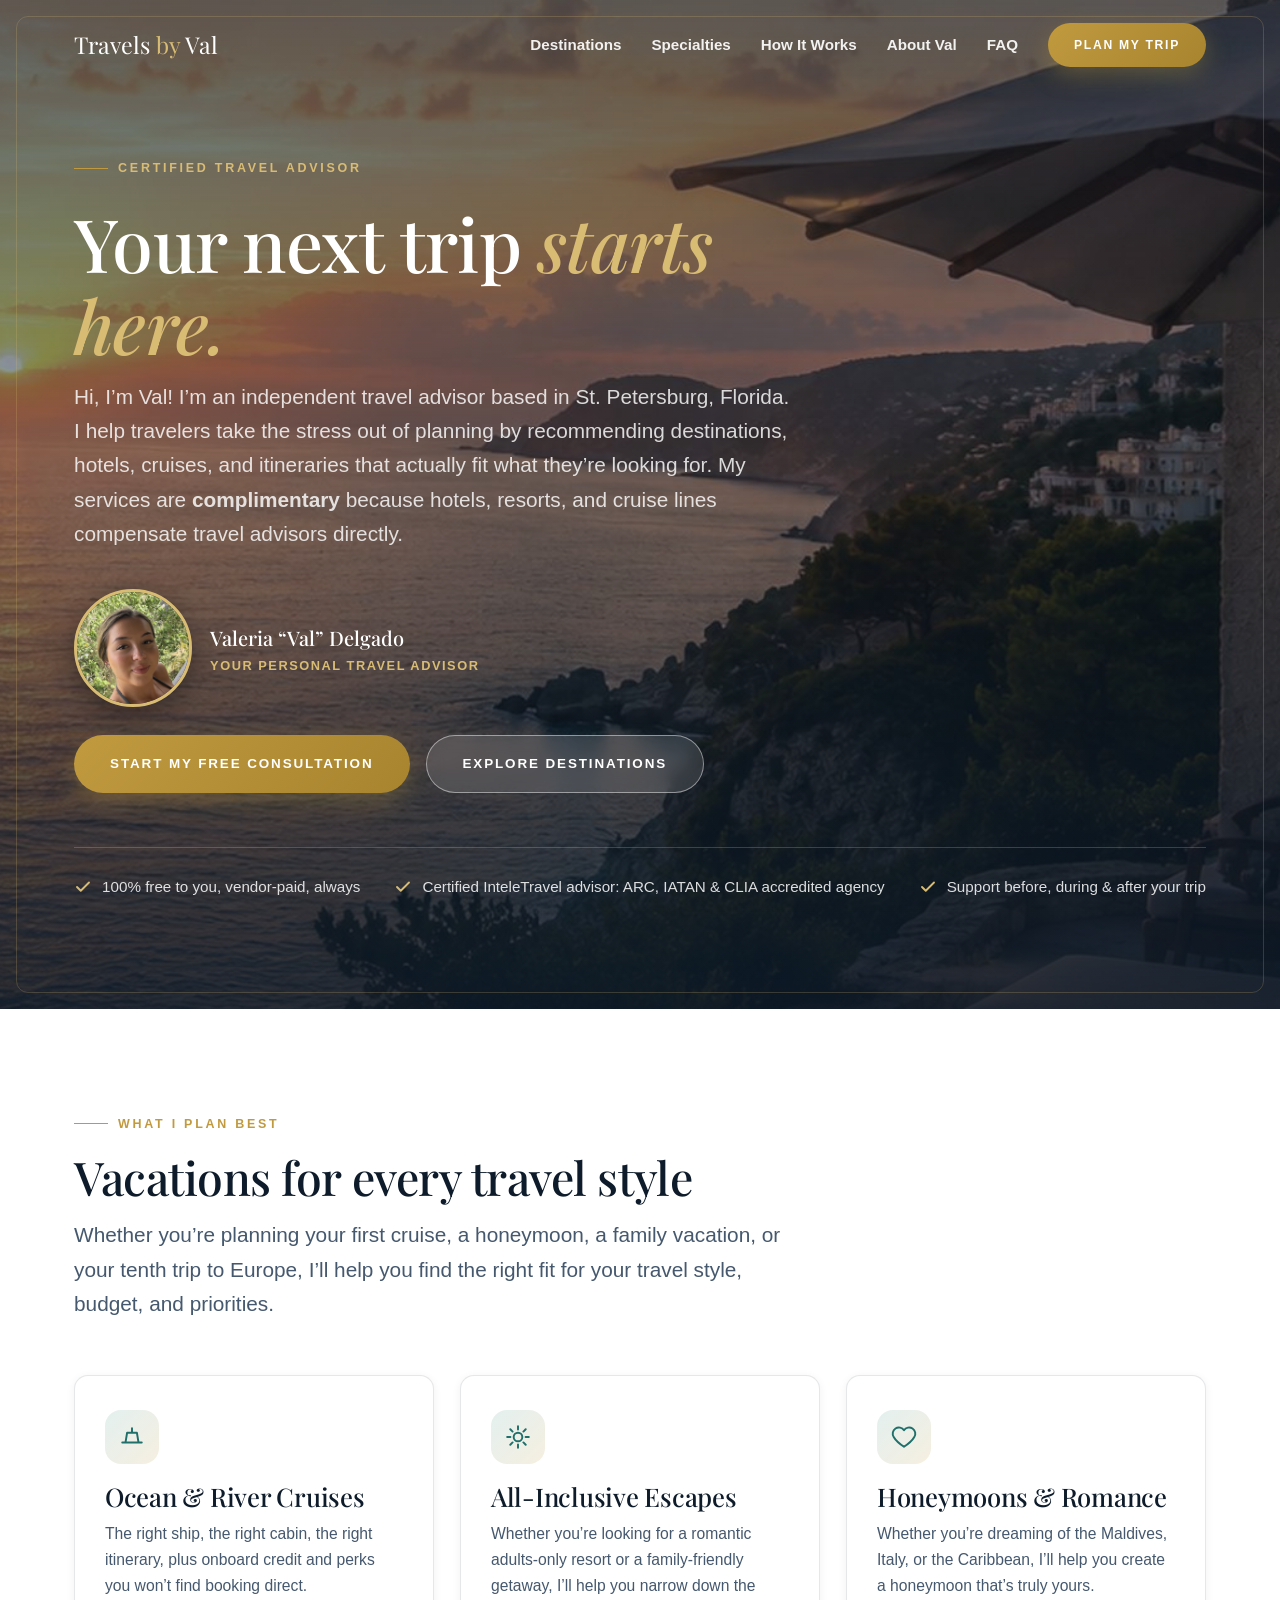
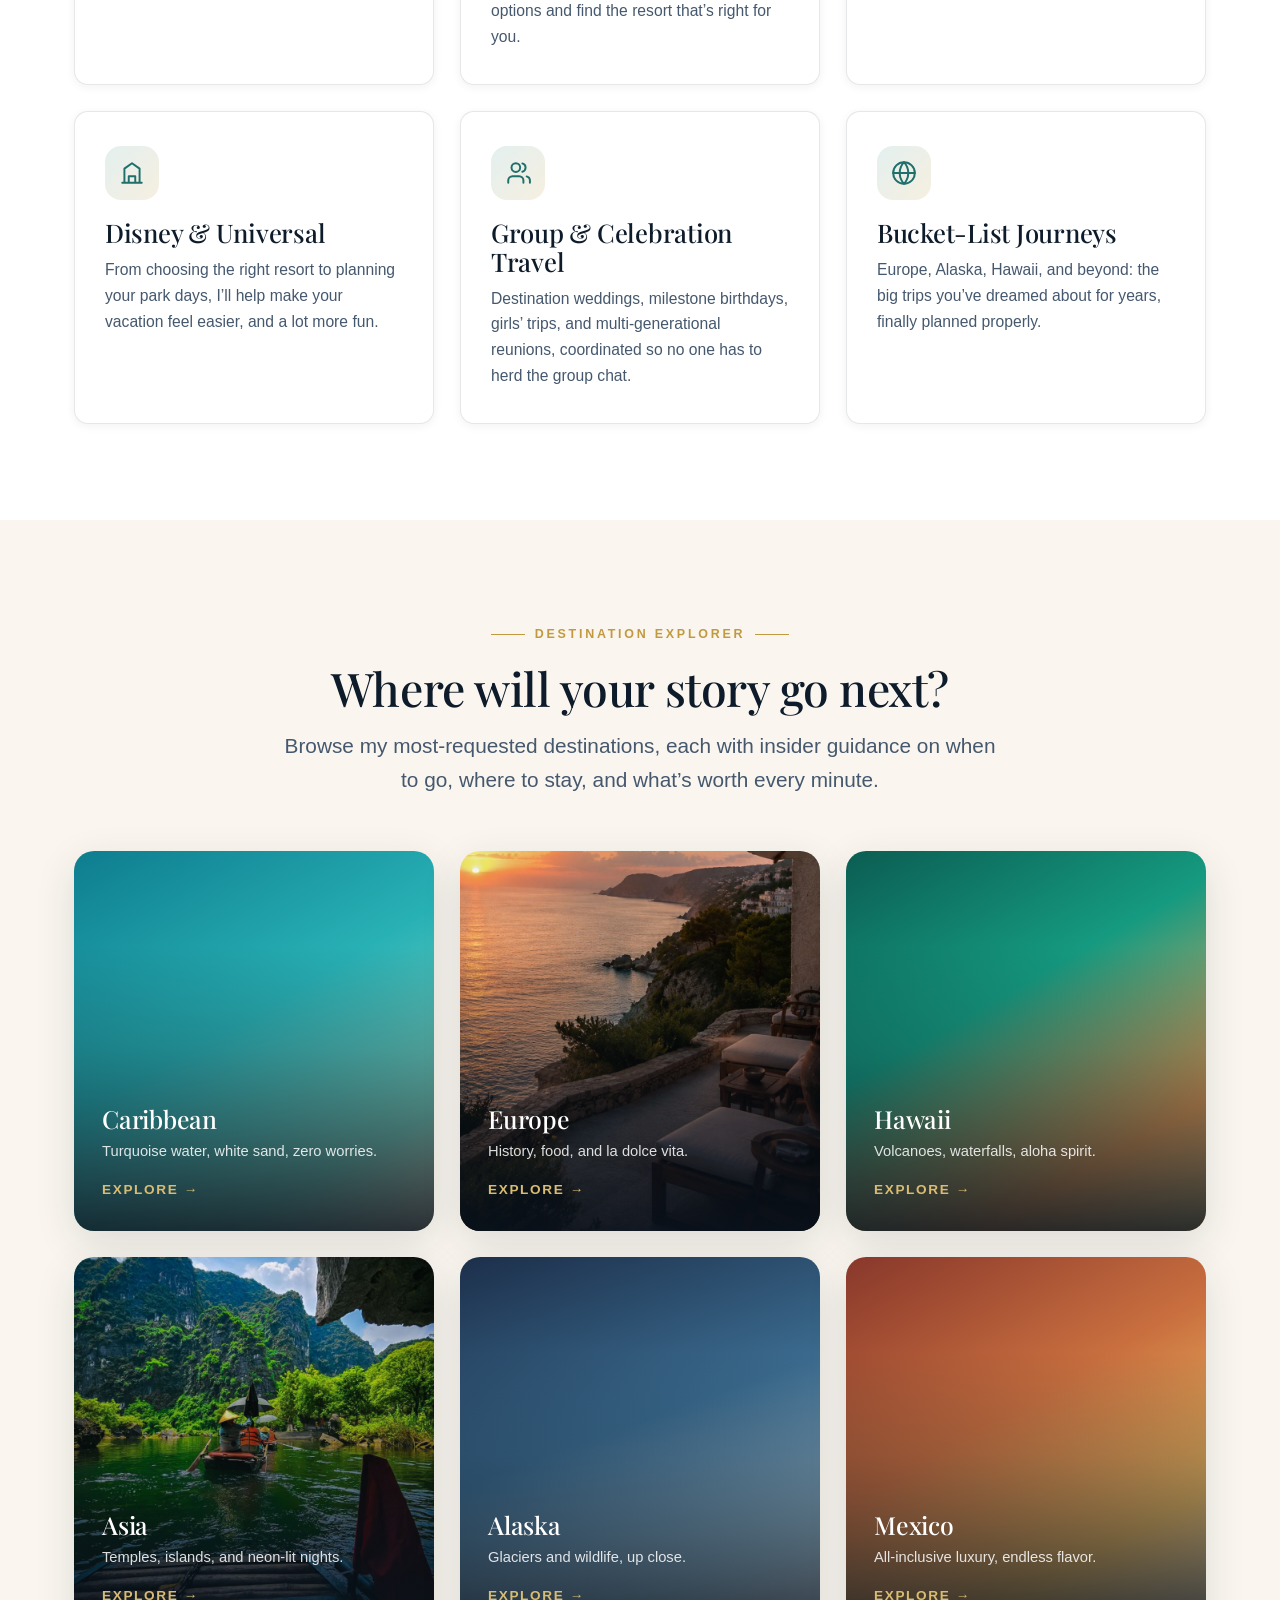
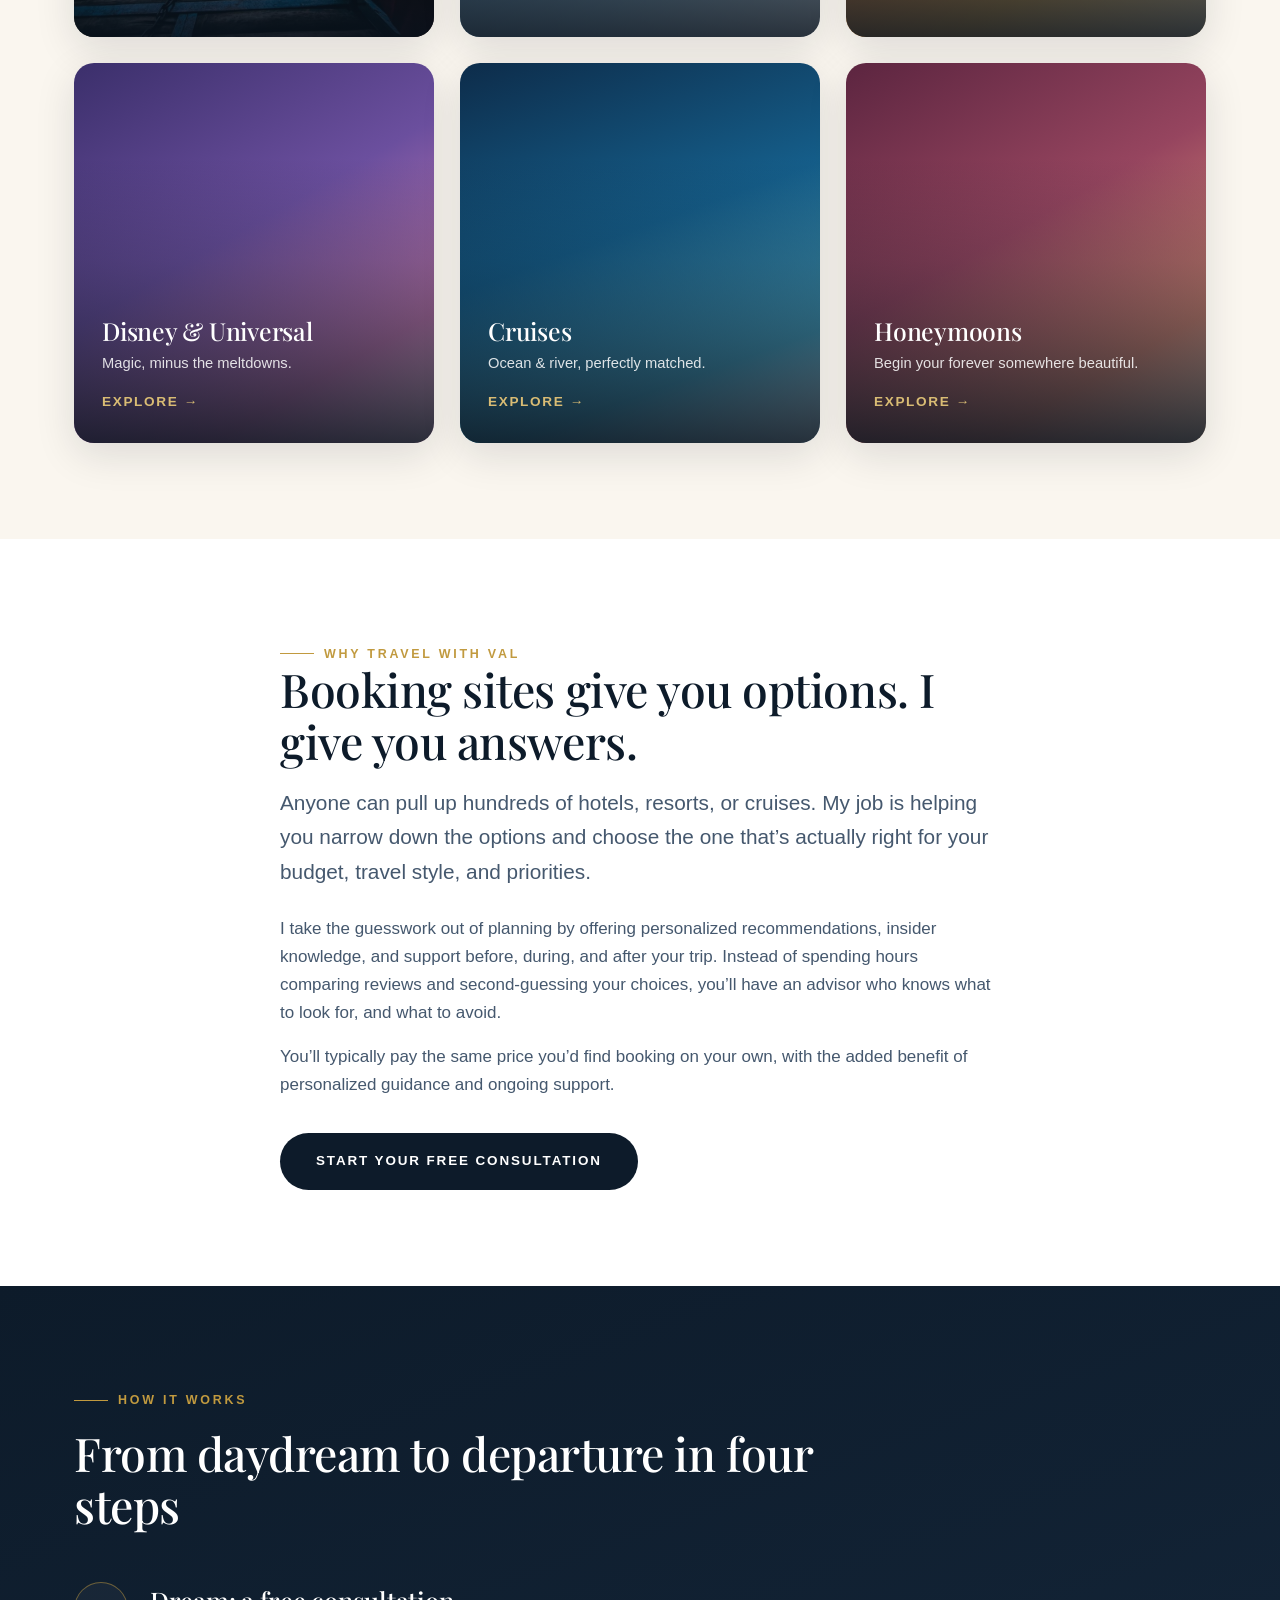
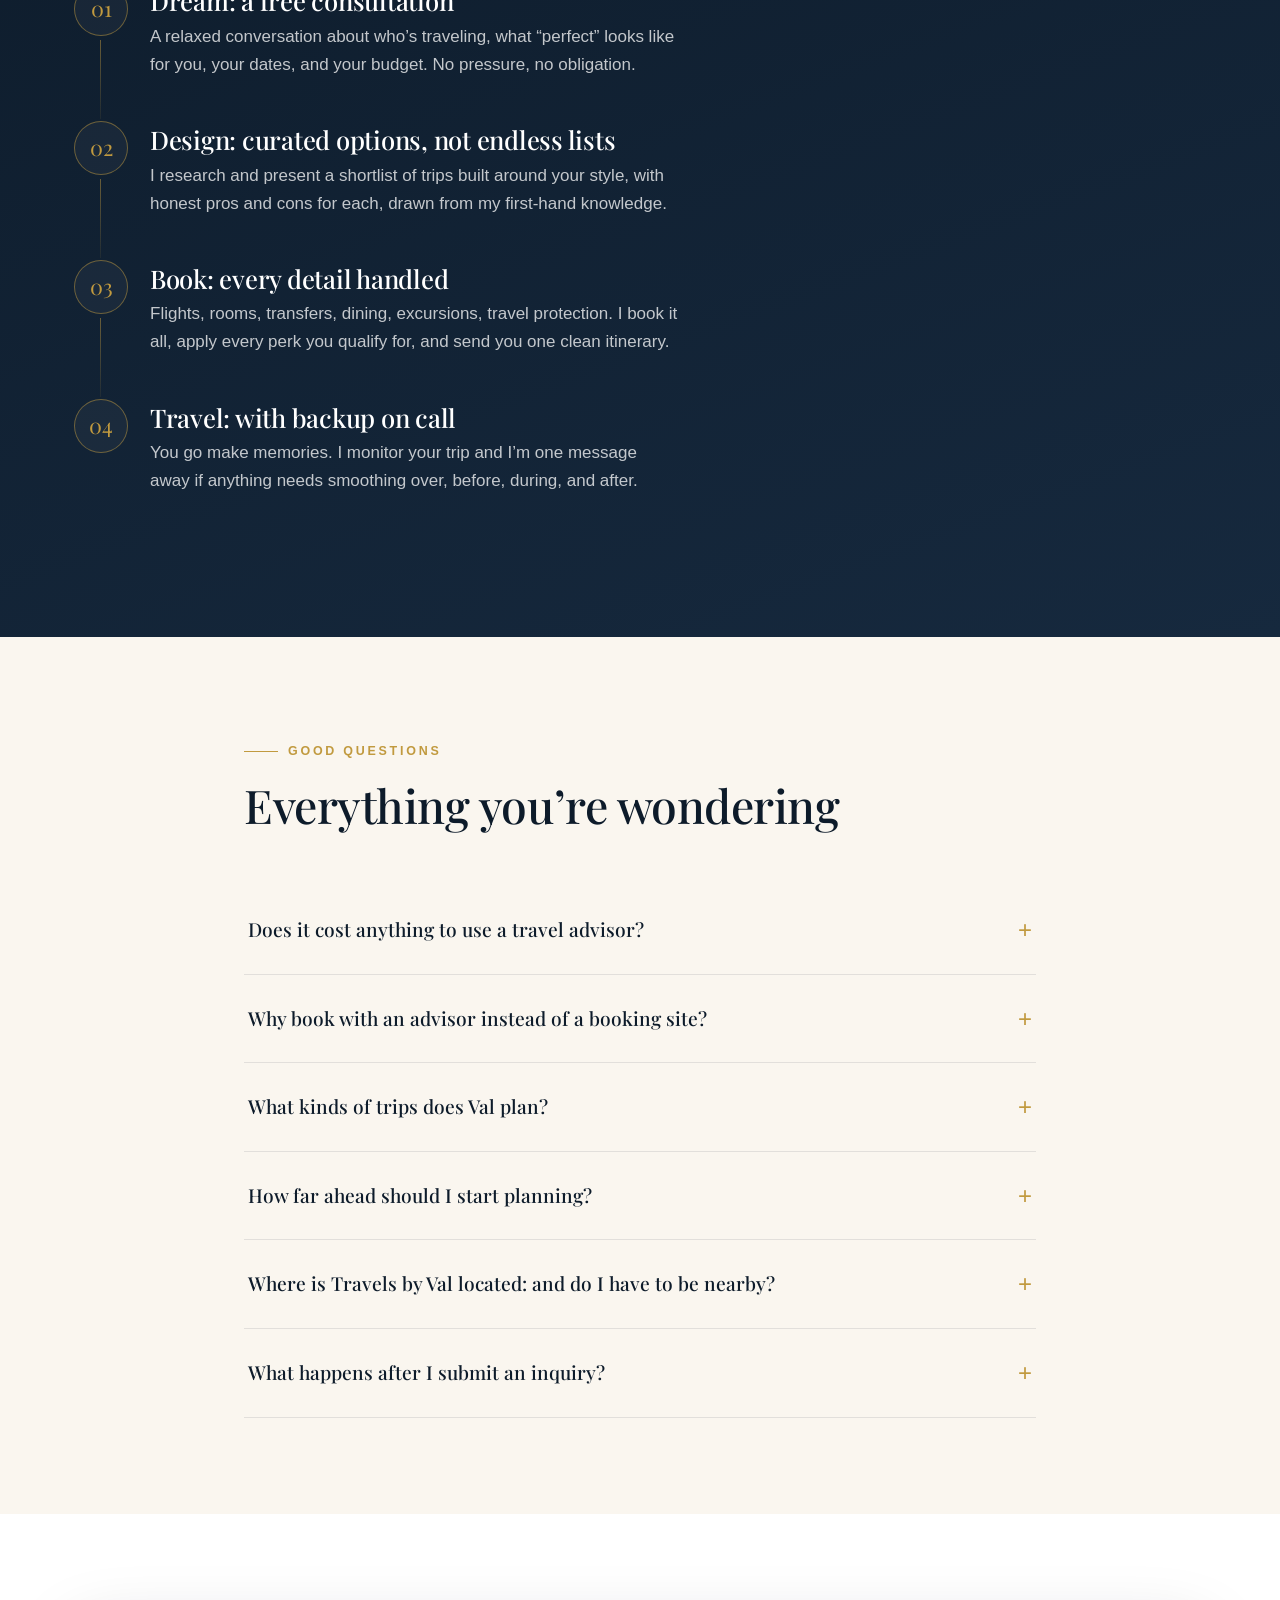
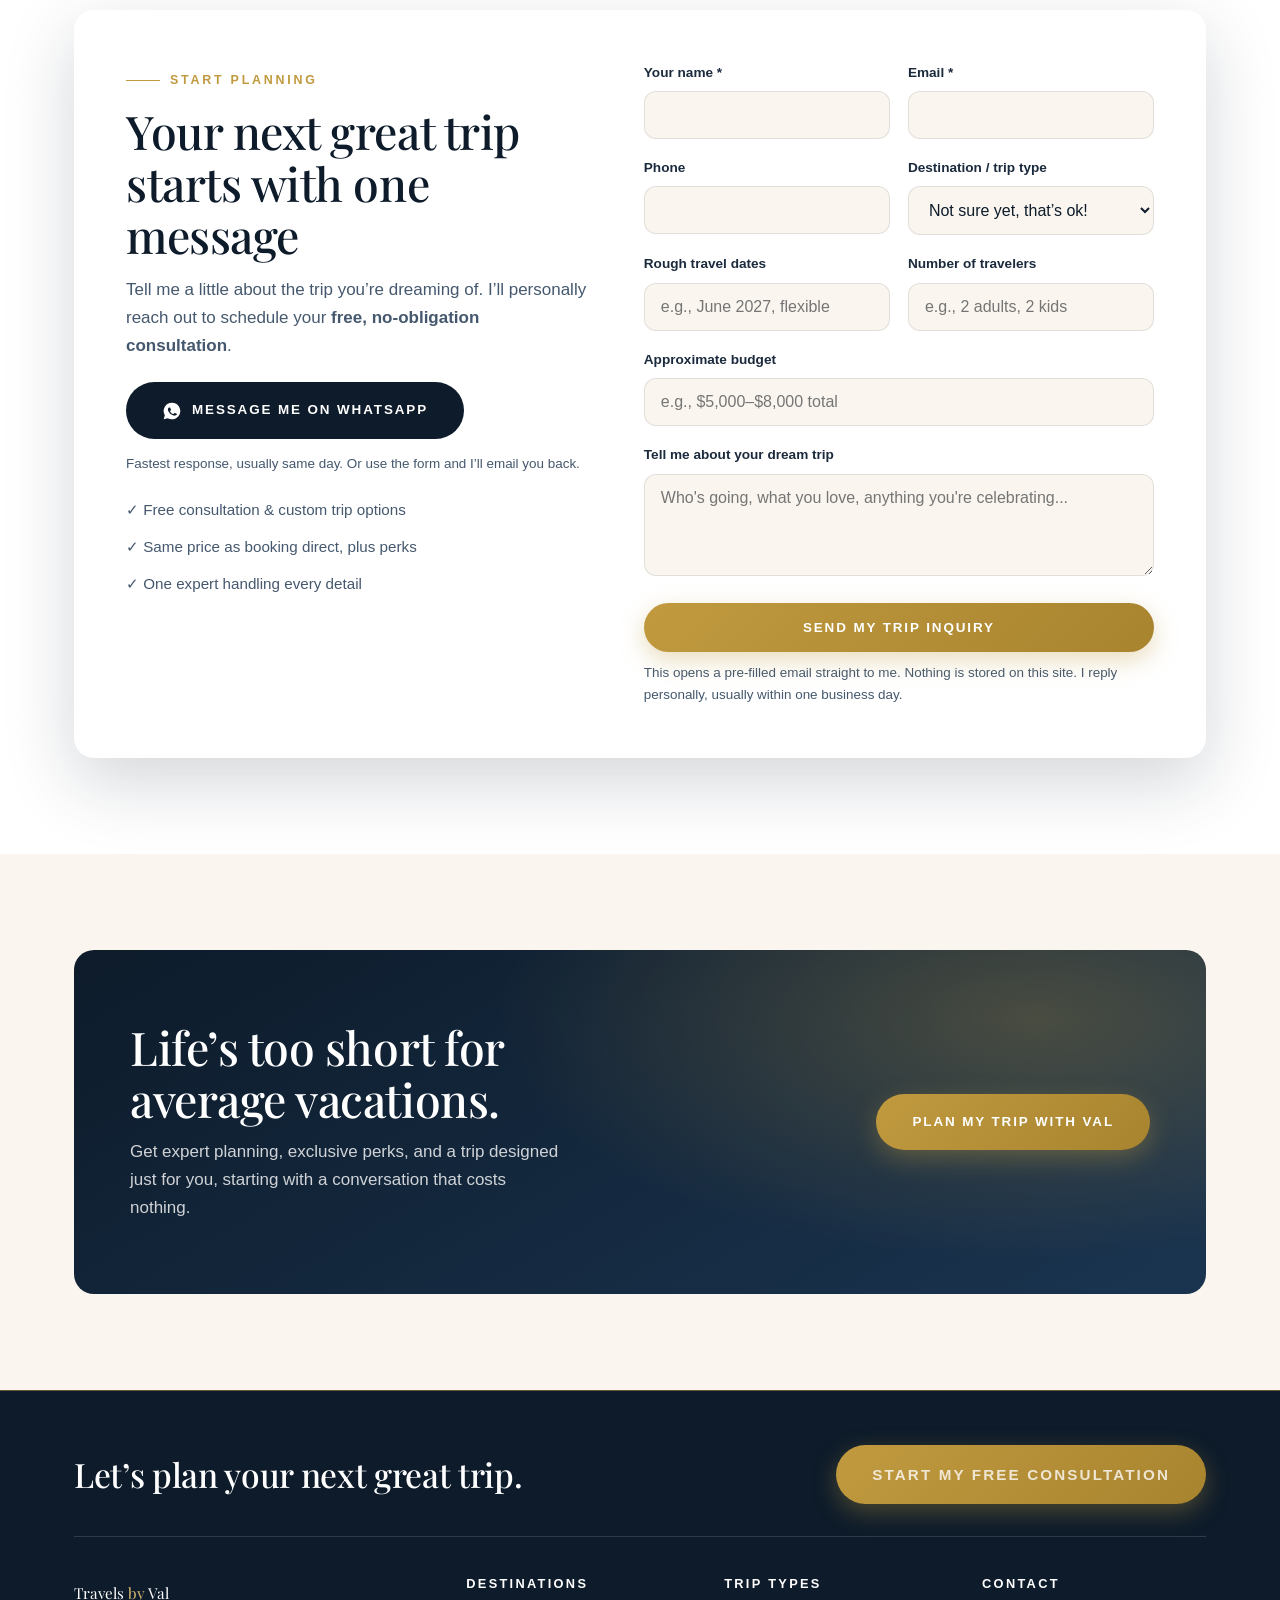
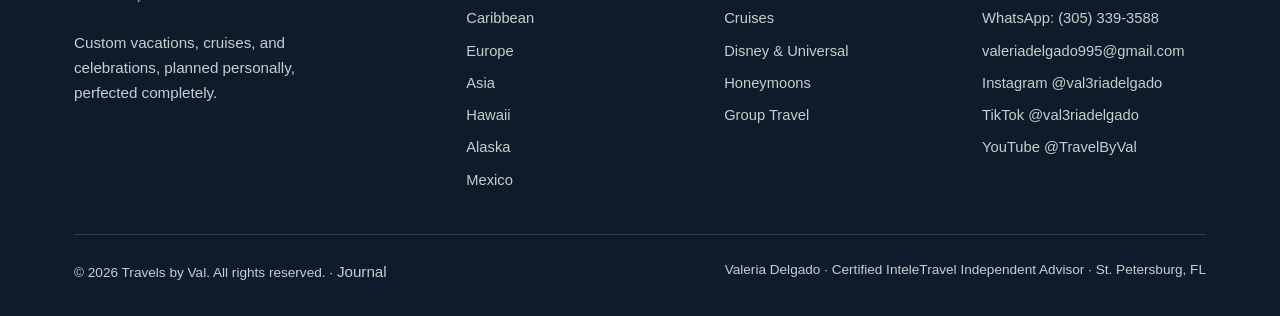
==== index.html @ 851abcfc "Enlarge Val's hero portrait to 118px - Circle grows from 76px to 118px with a heavier gold ring and " ====
<!DOCTYPE html>
<html lang="en">
<head>
<meta charset="UTF-8">
<meta name="viewport" content="width=device-width, initial-scale=1.0">
<title>Travels by Val | Free Travel Advisor in St. Pete, FL: Cruises, Resorts &amp; Honeymoons</title>
<meta name="description" content="I'm Valeria Delgado, a certified InteleTravel advisor in St. Petersburg, FL. I plan cruises, all-inclusive resorts, Disney trips, honeymoons, and group travel, at no cost to you. Start with a free consultation today.">
<link rel="canonical" href="https://travelsbyval.com/">
<meta name="robots" content="index, follow, max-image-preview:large">
<meta name="theme-color" content="#0d1b2a">

<meta property="og:type" content="website">
<meta property="og:site_name" content="Travels by Val">
<meta property="og:title" content="Travels by Val | Free Travel Advisor in St. Pete, FL">
<meta property="og:description" content="Cruises, resorts, and honeymoons planned by certified advisor Valeria Delgado, at no cost to you.">
<meta property="og:url" content="https://travelsbyval.com/">
<meta property="og:image" content="https://travelsbyval.com/og-image.jpg">
<meta name="twitter:card" content="summary_large_image">
<meta name="twitter:title" content="Travels by Val | Free Travel Advisor in St. Pete, FL">
<meta name="twitter:description" content="Custom vacations, cruises, and honeymoons planned by a trusted personal travel advisor.">
<meta name="twitter:image" content="https://travelsbyval.com/og-image.jpg">

<link rel="preconnect" href="https://fonts.googleapis.com">
<link rel="preconnect" href="https://fonts.gstatic.com" crossorigin>
<link rel="stylesheet" href="https://fonts.googleapis.com/css2?family=Playfair+Display:ital,wght@0,400;0,500;0,600;1,400;1,500&display=swap">
<link rel="stylesheet" href="/assets/style.css?v=22">
<link rel="icon" href="data:image/svg+xml,%3Csvg xmlns='http://www.w3.org/2000/svg' viewBox='0 0 100 100'%3E%3Ccircle cx='50' cy='50' r='46' fill='%230d1b2a'/%3E%3Ctext x='50' y='66' font-size='48' text-anchor='middle' fill='%23c19a3f' font-family='Georgia'%3EV%3C/text%3E%3C/svg%3E">
<link rel="apple-touch-icon" href="/apple-touch-icon.png">

<script type="application/ld+json">
{
  "@context": "https://schema.org",
  "@type": "TravelAgency",
  "@id": "https://travelsbyval.com/#business",
  "name": "Travels by Val",
  "alternateName": "Valeria Delgado \u2014 Travel Advisor",
  "description": "Certified InteleTravel independent travel advisor based in St. Petersburg, Florida. Free, personalized trip planning including flights, hotels, cruises, all-inclusive resorts, honeymoons, and group travel at no cost to the traveler.",
  "url": "https://travelsbyval.com/",
  "email": "valeriadelgado995@gmail.com",
  "telephone": "+1-305-339-3588",
  "contactPoint": { "@type": "ContactPoint", "telephone": "+1-305-339-3588", "contactType": "customer service", "contactOption": "TollFree" },
  "priceRange": "Free to clients",
  "image": "https://travelsbyval.com/og-image.jpg",
  "founder": {
    "@type": "Person",
    "name": "Valeria Delgado",
    "jobTitle": "Independent Travel Advisor",
    "image": "https://travelsbyval.com/img/val.jpg",
    "worksFor": { "@type": "Organization", "name": "InteleTravel" }
  },
  "address": {
    "@type": "PostalAddress",
    "addressLocality": "St. Petersburg",
    "addressRegion": "FL",
    "addressCountry": "US"
  },
  "geo": { "@type": "GeoCoordinates", "latitude": 27.7676, "longitude": -82.6403 },
  "openingHoursSpecification": [{
    "@type": "OpeningHoursSpecification",
    "dayOfWeek": ["Monday","Tuesday","Wednesday","Thursday","Friday","Saturday","Sunday"],
    "opens": "08:00", "closes": "20:00"
  }],
  "areaServed": [
    { "@type": "City", "name": "St. Petersburg" },
    { "@type": "City", "name": "Tampa" },
    { "@type": "AdministrativeArea", "name": "Tampa Bay" },
    { "@type": "Country", "name": "United States" }
  ],
  "knowsAbout": ["Cruise booking","Asia travel","Japan vacations","Honeymoon planning","Family vacations","All-inclusive resorts","European travel","Caribbean vacations","Mediterranean cruises","Alaska cruises","Hawaii vacations","Disney vacations","River cruises","Group travel","Mexico resorts"],
  "makesOffer": {
    "@type": "Offer",
    "price": "0",
    "priceCurrency": "USD",
    "description": "Free personalized trip planning \u2014 vendor-paid commission, no fee to the traveler.",
    "itemOffered": { "@type": "Service", "name": "Personalized Travel Planning", "serviceType": "Travel advisory and booking" }
  },
  "memberOf": { "@type": "Organization", "name": "InteleTravel", "description": "World's oldest and largest host travel agency. ARC, IATAN, CLIA, and Ensemble accredited." },
  "sameAs": ["https://www.instagram.com/val3riadelgado","https://www.tiktok.com/@val3riadelgado","https://www.youtube.com/@TravelByVal"]
}
</script>
<script type="application/ld+json">
{
  "@context": "https://schema.org",
  "@type": "WebSite",
  "@id": "https://travelsbyval.com/#website",
  "url": "https://travelsbyval.com/",
  "name": "Travels by Val",
  "publisher": { "@id": "https://travelsbyval.com/#business" }
}
</script>
<script type="application/ld+json">
{
  "@context": "https://schema.org",
  "@type": "FAQPage",
  "mainEntity": [
    {
      "@type": "Question",
      "name": "Does it cost anything to use a travel advisor?",
      "acceptedAnswer": { "@type": "Answer", "text": "Nothing. Hotels, airlines, cruise lines, and resorts pay InteleTravel advisors a commission already built into the price you would pay booking directly, so you get a dedicated, certified expert at no extra cost. Your consultation with me is always free." }
    },
    {
      "@type": "Question",
      "name": "Why book with a travel advisor instead of booking online myself?",
      "acceptedAnswer": { "@type": "Answer", "text": "I save you hours of research, match you with resorts and itineraries that genuinely fit your travel style, secure perks you can't get booking direct, and become your single point of contact if anything goes wrong: flight cancellations, weather, or last-minute changes. You travel with a professional in your corner." }
    },
    {
      "@type": "Question",
      "name": "What kinds of trips does Travels by Val plan?",
      "acceptedAnswer": { "@type": "Answer", "text": "I specialize in ocean and river cruises, all-inclusive Caribbean and Mexico resorts, European vacations, Asia, Hawaii and Alaska, Disney and Universal theme park trips, honeymoons and romance travel, family vacations, and group travel like destination weddings, milestone birthdays, and multi-generational reunions." }
    },
    {
      "@type": "Question",
      "name": "How far in advance should I plan my vacation?",
      "acceptedAnswer": { "@type": "Answer", "text": "For the best selection and pricing: 6–12 months ahead for cruises and all-inclusive resorts, 8–14 months for Europe and honeymoons, and 6+ months for Disney. Planning a last-minute getaway? Reach out anyway. An advisor's supplier relationships often surface options the booking sites don't show." }
    },
    {
      "@type": "Question",
      "name": "Where is Travels by Val located?",
      "acceptedAnswer": { "@type": "Answer", "text": "Travels by Val is based in St. Petersburg, Florida, serving travelers throughout Tampa Bay and nationwide. I plan trips by phone, WhatsApp, and email, so clients anywhere in the U.S. get the same personal service." }
    },
    {
      "@type": "Question",
      "name": "How does the planning process work?",
      "acceptedAnswer": { "@type": "Answer", "text": "It starts with a free consultation to talk through your travel style, dates, and budget. I then research and present curated options, fine-tune the one you love, handle every booking detail, and support you before, during, and after your trip." }
    }
  ]
}
</script>
</head>
<body>
<a class="skip-link" href="#main">Skip to main content</a>

<header class="site-header">
  <nav class="nav" aria-label="Main navigation">
    <a class="brand" href="/">Travels <em>by</em> Val</a>
    <button class="nav-toggle" aria-label="Open menu" aria-expanded="false"><span></span><span></span><span></span></button>
    <ul class="nav-links">
      <li><a href="#destinations">Destinations</a></li>
      <li><a href="#specialties">Specialties</a></li>
      <li><a href="#process">How It Works</a></li>
      <li><a href="#about">About Val</a></li>
      <li><a href="#faq">FAQ</a></li>
      <li><a class="btn btn-gold" href="#inquiry">Plan My Trip</a></li>
    </ul>
  </nav>
</header>

<main id="main">

<!-- ============ HERO ============ -->
<section class="hero">
  <div class="wrap hero-inner">
    <p class="eyebrow">Certified Travel Advisor</p>
    <h1>Your next trip <em>starts here.</em></h1>
    <p class="lede">Hi, I&rsquo;m Val! I&rsquo;m an independent travel advisor based in St. Petersburg, Florida. I help travelers take the stress out of planning by recommending destinations, hotels, cruises, and itineraries that actually fit what they&rsquo;re looking for. My services are <strong>complimentary</strong> because hotels, resorts, and cruise lines compensate travel advisors directly.</p>
    <div class="advisor-chip">
      <img src="/img/val.jpg?v=1" alt="Valeria Delgado, travel advisor" width="118" height="118" loading="eager">
      <div><strong>Valeria &ldquo;Val&rdquo; Delgado</strong><span>Your personal travel advisor</span></div>
    </div>
    <div class="hero-ctas">
      <a class="btn btn-gold" href="#inquiry">Start My Free Consultation</a>
      <a class="btn btn-ghost" href="#destinations">Explore Destinations</a>
    </div>
    <ul class="hero-trust">
      <li><svg width="18" height="18" viewBox="0 0 24 24" fill="none" aria-hidden="true"><path d="M20 6L9 17l-5-5" stroke="#d9bc74" stroke-width="2.5" stroke-linecap="round" stroke-linejoin="round"/></svg>100% free to you, vendor-paid, always</li>
      <li><svg width="18" height="18" viewBox="0 0 24 24" fill="none" aria-hidden="true"><path d="M20 6L9 17l-5-5" stroke="#d9bc74" stroke-width="2.5" stroke-linecap="round" stroke-linejoin="round"/></svg>Certified InteleTravel advisor: ARC, IATAN &amp; CLIA accredited agency</li>
      <li><svg width="18" height="18" viewBox="0 0 24 24" fill="none" aria-hidden="true"><path d="M20 6L9 17l-5-5" stroke="#d9bc74" stroke-width="2.5" stroke-linecap="round" stroke-linejoin="round"/></svg>Support before, during &amp; after your trip</li>
    </ul>
  </div>
</section>

<!-- ============ SPECIALTIES ============ -->
<section class="section section-alt" id="specialties">
  <div class="wrap">
    <div class="section-head reveal">
      <p class="eyebrow">What I Plan Best</p>
      <h2>Vacations for every travel style</h2>
      <p class="lede">Whether you&rsquo;re planning your first cruise, a honeymoon, a family vacation, or your tenth trip to Europe, I&rsquo;ll help you find the right fit for your travel style, budget, and priorities.</p>
    </div>
    <div class="grid grid-3">
      <div class="card reveal">
        <div class="card-icon"><svg width="26" height="26" viewBox="0 0 24 24" fill="none" aria-hidden="true"><path d="M3 17h18M6 17l1.5-9h9L18 17M12 4v4" stroke="#1f6f6b" stroke-width="1.8" stroke-linecap="round" stroke-linejoin="round"/></svg></div>
        <h3>Ocean &amp; River Cruises</h3>
        <p>The right ship, the right cabin, the right itinerary, plus onboard credit and perks you won&rsquo;t find booking direct.</p>
      </div>
      <div class="card reveal">
        <div class="card-icon"><svg width="26" height="26" viewBox="0 0 24 24" fill="none" aria-hidden="true"><circle cx="12" cy="12" r="4" stroke="#1f6f6b" stroke-width="1.8"/><path d="M12 2v3M12 19v3M2 12h3M19 12h3M4.9 4.9l2.1 2.1M17 17l2.1 2.1M19.1 4.9L17 7M7 17l-2.1 2.1" stroke="#1f6f6b" stroke-width="1.8" stroke-linecap="round"/></svg></div>
        <h3>All-Inclusive Escapes</h3>
        <p>Whether you&rsquo;re looking for a romantic adults-only resort or a family-friendly getaway, I&rsquo;ll help you narrow down the options and find the resort that&rsquo;s right for you.</p>
      </div>
      <div class="card reveal">
        <div class="card-icon"><svg width="26" height="26" viewBox="0 0 24 24" fill="none" aria-hidden="true"><path d="M12 21s-7-4.6-9.5-9A5.5 5.5 0 0112 5.8 5.5 5.5 0 0121.5 12c-2.5 4.4-9.5 9-9.5 9z" stroke="#1f6f6b" stroke-width="1.8" stroke-linejoin="round"/></svg></div>
        <h3>Honeymoons &amp; Romance</h3>
        <p>Whether you&rsquo;re dreaming of the Maldives, Italy, or the Caribbean, I&rsquo;ll help you create a honeymoon that&rsquo;s truly yours.</p>
      </div>
      <div class="card reveal">
        <div class="card-icon"><svg width="26" height="26" viewBox="0 0 24 24" fill="none" aria-hidden="true"><path d="M3 21h18M5 21V8l7-5 7 5v13M9 21v-6h6v6" stroke="#1f6f6b" stroke-width="1.8" stroke-linecap="round" stroke-linejoin="round"/></svg></div>
        <h3>Disney &amp; Universal</h3>
        <p>From choosing the right resort to planning your park days, I&rsquo;ll help make your vacation feel easier, and a lot more fun.</p>
      </div>
      <div class="card reveal">
        <div class="card-icon"><svg width="26" height="26" viewBox="0 0 24 24" fill="none" aria-hidden="true"><path d="M17 21v-2a4 4 0 00-4-4H7a4 4 0 00-4 4v2M10 11a4 4 0 100-8 4 4 0 000 8zM23 21v-2a4 4 0 00-3-3.87M16 3.13a4 4 0 010 7.75" stroke="#1f6f6b" stroke-width="1.8" stroke-linecap="round" stroke-linejoin="round"/></svg></div>
        <h3>Group &amp; Celebration Travel</h3>
        <p>Destination weddings, milestone birthdays, girls&rsquo; trips, and multi-generational reunions, coordinated so no one has to herd the group chat.</p>
      </div>
      <div class="card reveal">
        <div class="card-icon"><svg width="26" height="26" viewBox="0 0 24 24" fill="none" aria-hidden="true"><path d="M2 12h20M12 2a15.3 15.3 0 014 10 15.3 15.3 0 01-4 10 15.3 15.3 0 01-4-10 15.3 15.3 0 014-10z" stroke="#1f6f6b" stroke-width="1.8" stroke-linecap="round" stroke-linejoin="round"/><circle cx="12" cy="12" r="10" stroke="#1f6f6b" stroke-width="1.8"/></svg></div>
        <h3>Bucket-List Journeys</h3>
        <p>Europe, Alaska, Hawaii, and beyond: the big trips you&rsquo;ve dreamed about for years, finally planned properly.</p>
      </div>
    </div>
  </div>
</section>

<!-- ============ DESTINATION EXPLORER ============ -->
<section class="section" id="destinations">
  <div class="wrap">
    <div class="section-head center reveal">
      <p class="eyebrow">Destination Explorer</p>
      <h2>Where will your story go next?</h2>
      <p class="lede">Browse my most-requested destinations, each with insider guidance on when to go, where to stay, and what&rsquo;s worth every minute.</p>
    </div>
    <div class="grid grid-3">
      <a class="dest-tile g-caribbean reveal" href="/destinations/caribbean">
        <div class="dest-tile-body"><h3>Caribbean</h3><p>Turquoise water, white sand, zero worries.</p><span class="dest-tile-cta">Explore &rarr;</span></div>
      </a>
      <a class="dest-tile g-europe reveal" href="/destinations/europe">
        <div class="dest-tile-body"><h3>Europe</h3><p>History, food, and la dolce vita.</p><span class="dest-tile-cta">Explore &rarr;</span></div>
      </a>
      <a class="dest-tile g-hawaii reveal" href="/destinations/hawaii">
        <div class="dest-tile-body"><h3>Hawaii</h3><p>Volcanoes, waterfalls, aloha spirit.</p><span class="dest-tile-cta">Explore &rarr;</span></div>
      </a>
      <a class="dest-tile g-asia reveal" href="/destinations/asia">
        <div class="dest-tile-body"><h3>Asia</h3><p>Temples, islands, and neon-lit nights.</p><span class="dest-tile-cta">Explore &rarr;</span></div>
      </a>
      <a class="dest-tile g-alaska reveal" href="/destinations/alaska">
        <div class="dest-tile-body"><h3>Alaska</h3><p>Glaciers and wildlife, up close.</p><span class="dest-tile-cta">Explore &rarr;</span></div>
      </a>
      <a class="dest-tile g-mexico reveal" href="/destinations/mexico">
        <div class="dest-tile-body"><h3>Mexico</h3><p>All-inclusive luxury, endless flavor.</p><span class="dest-tile-cta">Explore &rarr;</span></div>
      </a>
      <a class="dest-tile g-disney reveal" href="/destinations/disney">
        <div class="dest-tile-body"><h3>Disney &amp; Universal</h3><p>Magic, minus the meltdowns.</p><span class="dest-tile-cta">Explore &rarr;</span></div>
      </a>
      <a class="dest-tile g-cruise reveal" href="/destinations/cruises">
        <div class="dest-tile-body"><h3>Cruises</h3><p>Ocean &amp; river, perfectly matched.</p><span class="dest-tile-cta">Explore &rarr;</span></div>
      </a>
      <a class="dest-tile g-honeymoon reveal" href="/destinations/honeymoons">
        <div class="dest-tile-body"><h3>Honeymoons</h3><p>Begin your forever somewhere beautiful.</p><span class="dest-tile-cta">Explore &rarr;</span></div>
      </a>
    </div>
  </div>
</section>

<!-- ============ WHY VAL ============ -->
<section class="section section-alt" id="about">
  <div class="wrap">
    <div class="about-editorial reveal">
      <p class="eyebrow">Why Travel With Val</p>
      <h2>Booking sites give you options. I give you answers.</h2>
      <p class="lede" style="margin:18px 0 26px;">Anyone can pull up hundreds of hotels, resorts, or cruises. My job is helping you narrow down the options and choose the one that&rsquo;s actually right for your budget, travel style, and priorities.</p>
      <p style="color:var(--ink-mute); margin-bottom:16px;">I take the guesswork out of planning by offering personalized recommendations, insider knowledge, and support before, during, and after your trip. Instead of spending hours comparing reviews and second-guessing your choices, you&rsquo;ll have an advisor who knows what to look for, and what to avoid.</p>
      <p style="color:var(--ink-mute); margin-bottom:34px;">You&rsquo;ll typically pay the same price you&rsquo;d find booking on your own, with the added benefit of personalized guidance and ongoing support.</p>
      <a class="btn btn-ink" href="#inquiry">Start Your Free Consultation</a>
    </div>
  </div>
</section>

<!-- ============ PROCESS ============ -->
<section class="section section-ink" id="process">
  <div class="wrap">
    <div class="section-head reveal">
      <p class="eyebrow">How It Works</p>
      <h2>From daydream to departure in four steps</h2>
    </div>
    <div class="steps" style="max-width:720px;">
      <div class="step reveal">
        <h3>Dream: a free consultation</h3>
        <p>A relaxed conversation about who&rsquo;s traveling, what &ldquo;perfect&rdquo; looks like for you, your dates, and your budget. No pressure, no obligation.</p>
      </div>
      <div class="step reveal">
        <h3>Design: curated options, not endless lists</h3>
        <p>I research and present a shortlist of trips built around your style, with honest pros and cons for each, drawn from my first-hand knowledge.</p>
      </div>
      <div class="step reveal">
        <h3>Book: every detail handled</h3>
        <p>Flights, rooms, transfers, dining, excursions, travel protection. I book it all, apply every perk you qualify for, and send you one clean itinerary.</p>
      </div>
      <div class="step reveal">
        <h3>Travel: with backup on call</h3>
        <p>You go make memories. I monitor your trip and I&rsquo;m one message away if anything needs smoothing over, before, during, and after.</p>
      </div>
    </div>
  </div>
</section>

<!-- ============ FAQ ============ -->
<section class="section" id="faq">
  <div class="wrap" style="max-width:840px;">
    <div class="section-head reveal">
      <p class="eyebrow">Good Questions</p>
      <h2>Everything you&rsquo;re wondering</h2>
    </div>
    <details class="faq-item reveal">
      <summary>Does it cost anything to use a travel advisor?</summary>
      <div class="faq-body">Nothing. Hotels, airlines, cruise lines, and resorts pay InteleTravel advisors a commission that is already built into the price you would pay booking directly, so you get a dedicated, certified expert at no extra cost, and often extra perks like onboard credit and room upgrades on top.</div>
    </details>
    <details class="faq-item reveal">
      <summary>Why book with an advisor instead of a booking site?</summary>
      <div class="faq-body">A booking site shows you everything; an advisor shows you what&rsquo;s <em>right</em>. I save you hours of research, match you with trips that genuinely fit your style, secure advisor-only perks, and become your single point of contact if flights cancel or plans change. You travel with a professional in your corner.</div>
    </details>
    <details class="faq-item reveal">
      <summary>What kinds of trips does Val plan?</summary>
      <div class="faq-body">Ocean and river cruises, all-inclusive Caribbean and Mexico resorts, European vacations, Asia, Hawaii and Alaska, Disney and Universal theme-park trips, honeymoons and romance travel, family vacations, and group travel, destination weddings, milestone birthdays, and multi-generational reunions.</div>
    </details>
    <details class="faq-item reveal">
      <summary>How far ahead should I start planning?</summary>
      <div class="faq-body">For the best selection and pricing: 6–12 months for cruises and all-inclusives, 8–14 months for Europe and honeymoons, and 6+ months for Disney. Last-minute? Reach out anyway. Advisor relationships often surface options the booking sites don&rsquo;t show.</div>
    </details>
    <details class="faq-item reveal">
      <summary>Where is Travels by Val located: and do I have to be nearby?</summary>
      <div class="faq-body">I&rsquo;m based in St. Petersburg, Florida and work with travelers across Tampa Bay and nationwide. We plan together by phone, WhatsApp, and email, so wherever you live, I&rsquo;m one message away.</div>
    </details>
    <details class="faq-item reveal">
      <summary>What happens after I submit an inquiry?</summary>
      <div class="faq-body">I personally review your trip details and reach out to schedule your free consultation, a relaxed conversation about your travel style, dates, and budget. From there, I get to work designing your options. No pressure, no obligation, no spam.</div>
    </details>
  </div>
</section>

<!-- ============ INQUIRY ============ -->
<section class="section section-alt" id="inquiry">
  <div class="wrap">
    <div class="inquiry-panel reveal">
      <div>
        <p class="eyebrow">Start Planning</p>
        <h2 style="margin:16px 0 14px;">Your next great trip starts with one message</h2>
        <p style="color:var(--ink-mute); margin-bottom:22px;">Tell me a little about the trip you&rsquo;re dreaming of. I&rsquo;ll personally reach out to schedule your <strong>free, no-obligation consultation</strong>.</p>
        <a class="btn btn-ink" href="https://wa.me/13053393588?text=Hi%20Val!%20I%27d%20love%20help%20planning%20a%20trip." style="margin-bottom:14px;">
          <svg width="20" height="20" viewBox="0 0 24 24" fill="currentColor" aria-hidden="true"><path d="M12 2a10 10 0 00-8.6 15.1L2 22l5-1.3A10 10 0 1012 2zm5.3 14.3c-.2.6-1.2 1.2-1.7 1.2-.4.1-1 .1-1.6-.1a13 13 0 01-1.5-.5c-2.6-1.1-4.3-3.8-4.4-4-.1-.2-1-1.4-1-2.7s.6-1.9.9-2.2c.2-.3.5-.3.7-.3h.5c.2 0 .4 0 .6.4l.9 2.1c.1.2.1.4 0 .6l-.4.6-.4.5c-.1.1-.3.3-.1.6.1.3.7 1.1 1.4 1.8 1 .9 1.8 1.1 2.1 1.3.3.1.4.1.6-.1l.9-1c.2-.3.4-.2.7-.1l2 1c.3.1.5.2.5.3.1.1.1.7-.1 1.3z"/></svg>
          Message Me on WhatsApp</a>
        <p class="form-note" style="margin-bottom:22px;">Fastest response, usually same day. Or use the form and I&rsquo;ll email you back.</p>
        <ul style="list-style:none; display:grid; gap:12px; color:var(--ink-mute); font-size:.95rem;">
          <li>✓ Free consultation &amp; custom trip options</li>
          <li>✓ Same price as booking direct, plus perks</li>
          <li>✓ One expert handling every detail</li>
        </ul>
      </div>
      <form id="inquiry-form" class="form-grid" novalidate>
        <div><label for="f-name">Your name *</label><input id="f-name" name="name" type="text" autocomplete="name" required></div>
        <div><label for="f-email">Email *</label><input id="f-email" name="email" type="email" autocomplete="email" required></div>
        <div><label for="f-phone">Phone</label><input id="f-phone" name="phone" type="tel" autocomplete="tel"></div>
        <div>
          <label for="f-dest">Destination / trip type</label>
          <select id="f-dest" name="destination">
            <option value="">Not sure yet, that&rsquo;s ok!</option>
            <option>Caribbean / All-inclusive</option>
            <option>Cruise (ocean or river)</option>
            <option>Europe</option>
            <option>Asia</option>
            <option>Hawaii</option>
            <option>Alaska</option>
            <option>Mexico</option>
            <option>Disney / Universal</option>
            <option>Honeymoon / Romance</option>
            <option>Group trip / Celebration</option>
            <option>Somewhere else</option>
          </select>
        </div>
        <div><label for="f-dates">Rough travel dates</label><input id="f-dates" name="dates" type="text" placeholder="e.g., June 2027, flexible"></div>
        <div><label for="f-travelers">Number of travelers</label><input id="f-travelers" name="travelers" type="text" inputmode="numeric" placeholder="e.g., 2 adults, 2 kids"></div>
        <div class="full"><label for="f-budget">Approximate budget</label><input id="f-budget" name="budget" type="text" placeholder="e.g., $5,000–$8,000 total"></div>
        <div class="full"><label for="f-msg">Tell me about your dream trip</label><textarea id="f-msg" name="message" rows="4" placeholder="Who's going, what you love, anything you're celebrating..."></textarea></div>
        <div class="full">
          <button class="btn btn-gold" type="submit" style="width:100%;">Send My Trip Inquiry</button>
          <p class="form-note" style="margin-top:10px;">This opens a pre-filled email straight to me. Nothing is stored on this site. I reply personally, usually within one business day.</p>
          <p id="form-ok" hidden style="margin-top:10px; color:var(--lagoon); font-weight:600;">Your email draft is ready, just hit send!</p>
        </div>
      </form>
    </div>
  </div>
</section>

<!-- ============ FINAL CTA ============ -->
<section class="section">
  <div class="wrap">
    <div class="cta-band reveal">
      <div>
        <h2>Life&rsquo;s too short for average vacations.</h2>
        <p>Get expert planning, exclusive perks, and a trip designed just for you, starting with a conversation that costs nothing.</p>
      </div>
      <a class="btn btn-gold" href="#inquiry">Plan My Trip With Val</a>
    </div>
  </div>
</section>

</main>

<footer class="site-footer">
  <div class="wrap">
    <div class="footer-cta">
      <div>
        <h3>Let&rsquo;s plan your next great trip.</h3>
      </div>
      <a class="btn btn-gold" href="/#inquiry">Start My Free Consultation</a>
    </div>
    <div class="footer-grid">
      <div>
        <a class="brand" href="/" style="color:#fff;">Travels <em>by</em> Val</a>
        <p style="margin-top:16px; max-width:34ch; font-size:.95rem;">Custom vacations, cruises, and celebrations, planned personally, perfected completely.</p>
      </div>
      <div>
        <h4>Destinations</h4>
        <ul>
          <li><a href="/destinations/caribbean">Caribbean</a></li>
          <li><a href="/destinations/europe">Europe</a></li>
          <li><a href="/destinations/asia">Asia</a></li>
          <li><a href="/destinations/hawaii">Hawaii</a></li>
          <li><a href="/destinations/alaska">Alaska</a></li>
          <li><a href="/destinations/mexico">Mexico</a></li>
        </ul>
      </div>
      <div>
        <h4>Trip Types</h4>
        <ul>
          <li><a href="/destinations/cruises">Cruises</a></li>
          <li><a href="/destinations/disney">Disney &amp; Universal</a></li>
          <li><a href="/destinations/honeymoons">Honeymoons</a></li>
          <li><a href="/#specialties">Group Travel</a></li>
        </ul>
      </div>
      <div>
        <h4>Contact</h4>
        <ul>
          <li><a href="https://wa.me/13053393588?text=Hi%20Val!">WhatsApp: (305) 339-3588</a></li>
          <li><a href="mailto:valeriadelgado995@gmail.com">valeriadelgado995@gmail.com</a></li>
          <li><a href="https://www.instagram.com/val3riadelgado" rel="noopener" target="_blank">Instagram @val3riadelgado</a></li>
          <li><a href="https://www.tiktok.com/@val3riadelgado" rel="noopener" target="_blank">TikTok @val3riadelgado</a></li>
          <li><a href="https://www.youtube.com/@TravelByVal" rel="noopener" target="_blank">YouTube @TravelByVal</a></li>
        </ul>
      </div>
    </div>
    <div class="footer-bottom">
      <span>&copy; 2026 Travels by Val. All rights reserved. &middot; <a href="/journal/how-i-saved-800-on-a-caribbean-cruise.html">Journal</a></span>
      <span>Valeria Delgado &middot; Certified InteleTravel Independent Advisor &middot; St. Petersburg, FL</span>
    </div>
  </div>
</footer>

<script src="/assets/site.js?v=22" defer></script>
</body>
</html>
---- assets/style.css ----
/* ============================================================
   Travels by Val — Design System
   Palette: Ink Navy / Warm Sand / Champagne Gold / Lagoon
   ============================================================ */
:root {
  --ink: #0d1b2a;
  --ink-soft: #1b2a3d;
  --ink-mute: #45586e;
  --sand: #faf6ef;
  --sand-deep: #f1e9db;
  --gold: #c19a3f;
  --gold-soft: #d9bc74;
  --lagoon: #1f6f6b;
  --lagoon-soft: #e3f0ef;
  --white: #ffffff;
  --line: rgba(13, 27, 42, 0.1);
  --shadow-sm: 0 2px 10px rgba(13, 27, 42, 0.06);
  --shadow-md: 0 12px 40px rgba(13, 27, 42, 0.12);
  --shadow-lg: 0 24px 70px rgba(13, 27, 42, 0.18);
  --radius: 14px;
  --radius-lg: 20px;
  --serif: "Playfair Display", "Didot", "Bodoni MT", "Georgia", serif;
  --sans: -apple-system, BlinkMacSystemFont, "Segoe UI", "Inter", Roboto, "Helvetica Neue", Arial, sans-serif;
  --max: 1180px;
}

* { margin: 0; padding: 0; box-sizing: border-box; }
html { scroll-behavior: smooth; scroll-padding-top: 92px; }
/* Lock the page to vertical-only scrolling — nothing may wiggle it sideways */
html, body { overflow-x: hidden; overflow-x: clip; }
@media (prefers-reduced-motion: reduce) {
  html { scroll-behavior: auto; }
  *, *::before, *::after { animation: none !important; transition: none !important; }
}

body {
  font-family: var(--sans);
  color: var(--ink);
  background: var(--sand);
  line-height: 1.65;
  font-size: 17px;
  -webkit-font-smoothing: antialiased;
  text-rendering: optimizeLegibility;
}

img { max-width: 100%; display: block; }
a { color: inherit; }
::selection { background: rgba(193,154,63,.85); color: #fff; }

.wrap { max-width: var(--max); margin: 0 auto; padding: 0 24px; }

/* ---------- Typography ---------- */
h1, h2, h3, .display { font-family: var(--serif); font-weight: 500; line-height: 1.12; letter-spacing: -0.01em; }
h1 { font-size: clamp(2.6rem, 6vw, 4.6rem); }
h2 { font-size: clamp(1.9rem, 4vw, 2.9rem); }
h3 { font-size: clamp(1.25rem, 2.4vw, 1.6rem); }
.lede { font-size: clamp(1.05rem, 2vw, 1.3rem); color: var(--ink-mute); max-width: 62ch; }
.eyebrow {
  display: inline-flex; align-items: center; gap: 10px;
  font-size: 0.78rem; font-weight: 700; letter-spacing: 0.22em;
  text-transform: uppercase; color: var(--gold);
}
.eyebrow::before { content: ""; width: 34px; height: 1px; background: var(--gold); }

/* ---------- Buttons ---------- */
.btn {
  display: inline-flex; align-items: center; justify-content: center; gap: 10px;
  padding: 17px 36px; border-radius: 999px; border: 0; cursor: pointer;
  font-family: var(--sans); font-size: .84rem; font-weight: 700; text-decoration: none;
  letter-spacing: .14em; text-transform: uppercase;
  transition: transform .25s ease, box-shadow .25s ease, background .25s ease;
  min-height: 48px; text-align: center;
}
.btn:focus-visible, a:focus-visible, input:focus-visible, select:focus-visible, textarea:focus-visible, summary:focus-visible {
  outline: 3px solid var(--gold); outline-offset: 3px; border-radius: 6px;
}
.btn-gold { position: relative; overflow: hidden; background: linear-gradient(135deg, var(--gold), #a8842f); color: #fff; box-shadow: 0 8px 24px rgba(193,154,63,.35); }
.btn-gold::after {
  content: ""; position: absolute; top: 0; bottom: 0; left: -70%; width: 45%;
  background: linear-gradient(100deg, transparent, rgba(255,255,255,.35), transparent);
  transform: skewX(-20deg); transition: left .7s ease;
}
.btn-gold:hover::after { left: 130%; }
.btn-gold:hover { transform: translateY(-2px); box-shadow: 0 14px 34px rgba(193,154,63,.45); }
.btn-ghost { background: rgba(255,255,255,.12); color: #fff; border: 1px solid rgba(255,255,255,.45); backdrop-filter: blur(8px); }
.btn-ghost:hover { background: rgba(255,255,255,.22); transform: translateY(-2px); }
.btn-ink { background: var(--ink); color: #fff; }
.btn-ink:hover { background: var(--ink-soft); transform: translateY(-2px); }

/* ---------- Header / Nav ---------- */
.site-header {
  position: fixed; inset: 0 0 auto 0; z-index: 100;
}
/* Glass layer lives on a pseudo-element: backdrop-filter on the header
   itself would become the containing block for the fixed mobile menu,
   clipping the overlay to the header's box. */
.site-header::before {
  content: ""; position: absolute; inset: 0; z-index: -1;
  background: rgba(250, 246, 239, 0.9);
  backdrop-filter: blur(14px);
  -webkit-backdrop-filter: blur(14px);
  box-shadow: var(--shadow-sm);
  opacity: 0; transition: opacity .35s ease;
}
.site-header.scrolled::before { opacity: 1; }
.site-header.nav-open::before { opacity: 0; }
.nav {
  display: flex; align-items: center; justify-content: space-between;
  max-width: var(--max); margin: 0 auto; padding: 18px 24px;
}
.brand { position: relative; z-index: 65; display: inline-block; padding: 8px 0; font-family: var(--serif); font-size: 1.45rem; text-decoration: none; color: #fff; transition: color .35s ease; }
.brand em { font-style: normal; color: var(--gold-soft); }
.scrolled .brand, .solid-nav .brand { color: var(--ink); }
.site-header.nav-open .brand { color: #fff; }
.nav-links { display: flex; align-items: center; gap: 30px; list-style: none; }
.nav-links a:not(.btn) {
  position: relative; text-decoration: none; font-weight: 600; font-size: .95rem;
  color: rgba(255,255,255,.92); transition: color .25s ease;
}
.nav-links a:not(.btn)::after {
  content: ""; position: absolute; left: 0; right: 0; bottom: -7px; height: 1px;
  background: var(--gold); transform: scaleX(0); transform-origin: left;
  transition: transform .3s ease;
}
.nav-links a:not(.btn):hover::after, .nav-links a:not(.btn):focus-visible::after { transform: scaleX(1); }
.scrolled .nav-links a:not(.btn), .solid-nav .nav-links a:not(.btn) { color: var(--ink-soft); }
.nav-links a:not(.btn):hover { color: var(--gold); }
.nav-links .btn { padding: 12px 26px; min-height: 42px; font-size: .76rem; }
.nav-toggle { display: none; position: relative; z-index: 70; background: none; border: 0; cursor: pointer; padding: 8px; }
.nav-toggle span { display: block; width: 26px; height: 2px; margin: 6px 0; background: #fff; transition: background .3s, transform .3s ease, opacity .3s ease; }
.scrolled .nav-toggle span, .solid-nav .nav-toggle span { background: var(--ink); }
.site-header.nav-open .nav-toggle span { background: #fff; }
.site-header.nav-open .nav-toggle span:nth-child(1) { transform: translateY(8px) rotate(45deg); }
.site-header.nav-open .nav-toggle span:nth-child(2) { opacity: 0; }
.site-header.nav-open .nav-toggle span:nth-child(3) { transform: translateY(-8px) rotate(-45deg); }

@media (max-width: 880px) {
  .nav-toggle { display: block; }
  /* Full-screen curtain that drops from the top */
  .nav-links {
    position: fixed; inset: 0; z-index: 60;
    flex-direction: column; justify-content: center;
    gap: 34px; padding: 90px 24px 40px;
    background:
      radial-gradient(700px 480px at 82% 8%, rgba(193,154,63,.18), transparent 60%),
      linear-gradient(165deg, #0d1b2a 0%, #14293f 58%, #0f2233 100%);
    transform: translateY(-102%);
    transition: transform .5s cubic-bezier(.76, 0, .24, 1), visibility 0s .5s;
    visibility: hidden;
  }
  .nav-links.open { transform: translateY(0); visibility: visible; transition: transform .5s cubic-bezier(.76, 0, .24, 1), visibility 0s; }
  .nav-links a:not(.btn) { color: #fff !important; font-family: var(--serif); font-size: 1.6rem; font-weight: 500; }
  .nav-links a:not(.btn)::after { display: none; }
  .nav-links .btn { margin-top: 10px; }
  /* Staggered reveal as the curtain settles */
  .nav-links li { opacity: 0; transform: translateY(-16px); transition: opacity .35s ease, transform .35s ease; }
  .nav-links.open li { opacity: 1; transform: none; }
  .nav-links.open li:nth-child(1) { transition-delay: .18s; }
  .nav-links.open li:nth-child(2) { transition-delay: .24s; }
  .nav-links.open li:nth-child(3) { transition-delay: .3s; }
  .nav-links.open li:nth-child(4) { transition-delay: .36s; }
  .nav-links.open li:nth-child(5) { transition-delay: .42s; }
  .nav-links.open li:nth-child(6) { transition-delay: .48s; }
}
/* Lock page scroll while the mobile menu is open */
html.menu-open, html.menu-open body { overflow: hidden; }

/* Touch devices: no hover-lift transforms — taps and swipes must not jiggle the layout */
@media (hover: none) {
  .card:hover, .dest-tile:hover, .btn:hover { transform: none; }
  .dest-tile:hover::after { opacity: 0; }
}

/* ---------- Hero ---------- */
/* "Golden dusk" — photo-forward with a vertical scrim (owner's pick).
   The gradient stack beneath the photo is the automatic fallback. */
.hero {
  position: relative; min-height: 100svh; display: flex; align-items: center;
  color: #fff; overflow: hidden;
  background: linear-gradient(165deg, #0d1b2a 0%, #14293f 42%, #1d3a52 68%, #0f2233 100%);
}
/* Cinematic slow drift on the hero photo (scrim rides the same layer) */
.hero::after {
  content: ""; position: absolute; inset: -4%; z-index: 0;
  background:
    linear-gradient(180deg, rgba(13,27,42,.66) 0%, rgba(13,27,42,.42) 46%, rgba(13,27,42,.9) 100%),
    url("/img/europe-hero.jpg") center 58% / cover no-repeat;
  animation: heroDrift 28s ease-in-out infinite alternate;
}
@keyframes heroDrift {
  from { transform: scale(1) translateY(0); }
  to   { transform: scale(1.06) translateY(-1.4%); }
}
/* Editorial hairline frame, inset from the viewport edge */
.hero::before {
  content: ""; position: absolute; inset: 16px; z-index: 3; pointer-events: none;
  border: 1px solid rgba(217, 188, 116, .22); border-radius: 12px;
}
/* (starfield speckles removed — real photography replaces them) */
.hero-inner { position: relative; z-index: 2; padding-top: 150px; padding-bottom: 110px; }
.hero .eyebrow { color: var(--gold-soft); }
.hero h1 { max-width: 15ch; margin: 22px 0 14px; }
.hero h1 em { font-style: italic; color: var(--gold-soft); }
.hero .lede { color: rgba(255,255,255,.82); margin-bottom: 38px; }
/* Advisor chip — Val's portrait above the CTA */
.advisor-chip { display: flex; align-items: center; gap: 18px; margin: 6px 0 28px; }
.advisor-chip img {
  width: 118px; height: 118px; border-radius: 50%; object-fit: cover;
  border: 3px solid var(--gold-soft); box-shadow: 0 8px 28px rgba(0,0,0,.4);
}
.advisor-chip div { display: grid; gap: 1px; }
.advisor-chip strong { font-family: var(--serif); font-size: 1.25rem; font-weight: 500; color: #fff; }
.advisor-chip span { font-size: .8rem; font-weight: 700; letter-spacing: .12em; text-transform: uppercase; color: var(--gold-soft); }

.hero-ctas { display: flex; flex-wrap: wrap; gap: 16px; margin-bottom: 54px; }
.hero-trust { display: flex; flex-wrap: wrap; gap: 14px 34px; padding-top: 26px; border-top: 1px solid rgba(255,255,255,.18); }
.hero-trust li { list-style: none; display: flex; align-items: center; gap: 10px; font-size: .95rem; color: rgba(255,255,255,.85); }
.hero-trust svg { flex: none; }

/* ---------- Sections ---------- */
.section { padding: 96px 0; }
.section-alt { background: var(--white); }
.section-ink { background: linear-gradient(160deg, var(--ink) 0%, #16293e 100%); color: #fff; }
.section-head { max-width: 760px; margin-bottom: 54px; }
.section-head h2 { margin: 18px 0 14px; }
.section-head.center { margin-left: auto; margin-right: auto; text-align: center; }
.section-head.center .lede { margin-left: auto; margin-right: auto; }
.section-head.center .eyebrow::after { content: ""; width: 34px; height: 1px; background: var(--gold); }
.section-ink .lede { color: rgba(255,255,255,.78); }

/* ---------- Cards / Grids ---------- */
.grid { display: grid; gap: 26px; }
.grid-3 { grid-template-columns: repeat(3, 1fr); }
.grid-4 { grid-template-columns: repeat(4, 1fr); }
.grid-2 { grid-template-columns: repeat(2, 1fr); }
@media (max-width: 980px) { .grid-3, .grid-4 { grid-template-columns: repeat(2, 1fr); } }
@media (max-width: 620px) { .grid-2, .grid-3, .grid-4 { grid-template-columns: 1fr; } }

.card {
  background: var(--white); border: 1px solid var(--line); border-radius: var(--radius);
  padding: 34px 30px; box-shadow: var(--shadow-sm);
  transition: transform .3s ease, box-shadow .3s ease;
}
.card:hover { transform: translateY(-4px); box-shadow: var(--shadow-md); border-color: rgba(193,154,63,.45); }
.card h3 { margin: 18px 0 10px; }
.card p { color: var(--ink-mute); font-size: .98rem; }
.card-icon {
  width: 54px; height: 54px; border-radius: 16px; display: grid; place-items: center;
  background: linear-gradient(135deg, var(--lagoon-soft), #f6efe0); color: var(--lagoon);
}
/* About — single editorial column, centered on wide screens */
.about-editorial { max-width: 720px; margin: 0 auto; }

/* ---------- Destination tiles ---------- */
.dest-tile {
  position: relative; display: flex; align-items: flex-end; min-height: 340px;
  border-radius: var(--radius-lg); overflow: hidden; text-decoration: none; color: #fff;
  box-shadow: var(--shadow-md); transition: transform .35s ease, box-shadow .35s ease;
  background-size: cover; background-position: center;
}
.dest-tile:hover { transform: translateY(-5px) scale(1.005); box-shadow: var(--shadow-lg); }
.dest-tile::before {
  content: ""; position: absolute; inset: 0;
  background: linear-gradient(to top, rgba(9,18,29,.86) 0%, rgba(9,18,29,.25) 48%, rgba(9,18,29,0) 75%);
  transition: background .35s ease;
}
.dest-tile:hover::before { background: linear-gradient(to top, rgba(9,18,29,.92) 0%, rgba(9,18,29,.4) 55%, rgba(9,18,29,.08) 85%); }
/* Inner hairline frame revealed on hover — editorial gallery feel */
.dest-tile::after {
  content: ""; position: absolute; inset: 10px; z-index: 3; pointer-events: none;
  border: 1px solid rgba(255,255,255,.28); border-radius: calc(var(--radius-lg) - 9px);
  opacity: 0; transition: opacity .35s ease;
}
.dest-tile:hover::after { opacity: 1; }
.dest-tile-body { position: relative; z-index: 2; padding: 28px; width: 100%; }
.dest-tile-body h3 { font-size: 1.55rem; margin-bottom: 6px; }
.dest-tile-body p { font-size: .92rem; color: rgba(255,255,255,.85); margin-bottom: 12px; }
.dest-tile-cta { font-size: .85rem; font-weight: 700; letter-spacing: .12em; text-transform: uppercase; color: var(--gold-soft); }
#destinations .dest-tile { min-height: 380px; }

/* Gradient art fallbacks — real photos layer on top when present */
.g-caribbean { background-image: linear-gradient(150deg,#0e7d8f 0%,#28b1b5 45%,#7fd6c2 80%,#f3e8c9 100%); }
.g-europe    { background-image: linear-gradient(155deg,#3a3f63 0%,#6f6289 45%,#c98a6d 78%,#f0cfa0 100%); }
.g-hawaii    { background-image: linear-gradient(150deg,#0b5d52 0%,#159a80 40%,#f2a65a 78%,#f7d488 100%); }
.g-alaska    { background-image: linear-gradient(160deg,#1c2f4a 0%,#3b6b8f 45%,#9fc4d8 80%,#eef5f8 100%); }
.g-mexico    { background-image: linear-gradient(150deg,#88372b 0%,#c96f3f 42%,#eeb960 75%,#f9e6bd 100%); }
.g-disney    { background-image: linear-gradient(150deg,#3b2f6b 0%,#6b4f9e 45%,#c77bb4 78%,#f5cfe0 100%); }
.g-cruise    { background-image: linear-gradient(160deg,#0d2c4a 0%,#155e8a 45%,#4aa6c4 78%,#d7ecf3 100%); }
.g-honeymoon { background-image: linear-gradient(150deg,#5c2540 0%,#96455f 45%,#d98a76 78%,#f7d9bd 100%); }
.g-asia      { background-image: linear-gradient(150deg,#3b1f3f 0%,#7a3b5e 45%,#e0793f 78%,#f6d9a0 100%); }
.photo-layer { position: absolute; inset: 0; width: 100%; height: 100%; object-fit: cover; }

/* Destination tile photography — served via /img/dest/ rewrites;
   the gradient beneath each remains the automatic fallback. */
.dest-tile.g-caribbean { background-image: url("/img/dest/caribbean.jpg"), linear-gradient(150deg,#0e7d8f 0%,#28b1b5 45%,#7fd6c2 80%,#f3e8c9 100%); }
.dest-tile.g-europe    { background-image: url("/img/dest/europe.jpg"), linear-gradient(155deg,#3a3f63 0%,#6f6289 45%,#c98a6d 78%,#f0cfa0 100%); }
.dest-tile.g-hawaii    { background-image: url("/img/dest/hawaii.jpg"), linear-gradient(150deg,#0b5d52 0%,#159a80 40%,#f2a65a 78%,#f7d488 100%); }
.dest-tile.g-alaska    { background-image: url("/img/dest/alaska.jpg"), linear-gradient(160deg,#1c2f4a 0%,#3b6b8f 45%,#9fc4d8 80%,#eef5f8 100%); }
.dest-tile.g-mexico    { background-image: url("/img/dest/mexico.jpg"), linear-gradient(150deg,#88372b 0%,#c96f3f 42%,#eeb960 75%,#f9e6bd 100%); }
.dest-tile.g-disney    { background-image: url("/img/dest/disney.jpg"), linear-gradient(150deg,#3b2f6b 0%,#6b4f9e 45%,#c77bb4 78%,#f5cfe0 100%); }
.dest-tile.g-cruise    { background-image: url("/img/dest/cruises.jpg"), linear-gradient(160deg,#0d2c4a 0%,#155e8a 45%,#4aa6c4 78%,#d7ecf3 100%); }
.dest-tile.g-honeymoon { background-image: url("/img/dest/honeymoons.jpg"), linear-gradient(150deg,#5c2540 0%,#96455f 45%,#d98a76 78%,#f7d9bd 100%); }
.dest-tile.g-asia      { background-image: url("/img/dest/asia.jpg"), linear-gradient(150deg,#3b1f3f 0%,#7a3b5e 45%,#e0793f 78%,#f6d9a0 100%); }


/* ---------- Process timeline ---------- */
.steps { counter-reset: step; display: grid; gap: 0; }
.step {
  counter-increment: step; position: relative;
  padding: 0 0 46px 76px;
}
.step::before {
  content: counter(step, decimal-leading-zero);
  position: absolute; left: 0; top: -4px;
  font-family: var(--serif); font-size: 1.35rem; color: var(--gold);
  width: 52px; height: 52px; border: 1px solid rgba(193,154,63,.5); border-radius: 50%;
  display: grid; place-items: center; background: rgba(255,255,255,.04);
}
.step:not(:last-child)::after {
  content: ""; position: absolute; left: 26px; top: 54px; bottom: 6px;
  width: 1px; background: linear-gradient(to bottom, rgba(193,154,63,.5), rgba(193,154,63,.08));
}
.step h3 { margin-bottom: 8px; }
.step p { color: rgba(255,255,255,.75); max-width: 56ch; }

/* ---------- Testimonials ---------- */
.quote-card { position: relative; display: flex; flex-direction: column; gap: 18px; overflow: hidden; }
.quote-card::before {
  content: "\201C"; position: absolute; top: -6px; right: 18px;
  font-family: var(--serif); font-size: 7rem; line-height: 1;
  color: rgba(193,154,63,.16); pointer-events: none;
}
.stars { color: var(--gold); letter-spacing: 3px; font-size: 1.05rem; }
.quote-card blockquote { font-family: var(--serif); font-size: 1.18rem; line-height: 1.5; font-style: italic; color: var(--ink-soft); }
.quote-card figcaption { display: flex; align-items: center; gap: 12px; font-size: .92rem; color: var(--ink-mute); font-weight: 600; }
.quote-card .avatar {
  flex: none; width: 40px; height: 40px; border-radius: 50%;
  display: grid; place-items: center;
  font-family: var(--serif); font-size: .95rem; font-weight: 500; color: var(--gold);
  border: 1px solid rgba(193,154,63,.55);
  background: linear-gradient(135deg, rgba(193,154,63,.12), rgba(31,111,107,.08));
}

/* ---------- FAQ ---------- */
.faq-item { border-bottom: 1px solid var(--line); }
.faq-item summary {
  display: flex; justify-content: space-between; align-items: center; gap: 20px;
  padding: 24px 4px; cursor: pointer; list-style: none;
  font-family: var(--serif); font-size: 1.2rem; font-weight: 500;
  transition: color .25s ease;
}
.faq-item summary:hover { color: var(--gold); }
.faq-item .faq-body { overflow: hidden; }
.faq-item summary::-webkit-details-marker { display: none; }
.faq-item summary::after {
  content: "+"; font-family: var(--sans); font-size: 1.5rem; color: var(--gold);
  transition: transform .3s ease; flex: none;
}
.faq-item[open] summary::after { transform: rotate(45deg); }
.faq-item .faq-body { padding: 0 4px 26px; color: var(--ink-mute); max-width: 68ch; }

/* ---------- Inquiry form ---------- */
.inquiry-panel {
  background: var(--white); border-radius: var(--radius-lg); box-shadow: var(--shadow-lg);
  padding: 52px; display: grid; grid-template-columns: 1fr 1.1fr; gap: 54px;
}
@media (max-width: 900px) { .inquiry-panel { grid-template-columns: 1fr; padding: 34px 26px; } }
.form-grid { display: grid; grid-template-columns: 1fr 1fr; gap: 18px; }
.form-grid .full { grid-column: 1 / -1; }
@media (max-width: 620px) { .form-grid { grid-template-columns: 1fr; } }
label { display: block; font-size: .85rem; font-weight: 700; margin-bottom: 7px; color: var(--ink-soft); }
input, select, textarea {
  width: 100%; padding: 14px 16px; border: 1px solid var(--line); border-radius: 12px;
  font-family: var(--sans); font-size: 1rem; background: var(--sand); color: var(--ink);
}
input:focus, select:focus, textarea:focus { border-color: var(--gold); background: #fff; }
.form-note { font-size: .84rem; color: var(--ink-mute); }

/* ---------- Footer ---------- */
.site-footer { background: var(--ink); color: rgba(255,255,255,.78); padding: 54px 0 28px; border-top: 1px solid rgba(193,154,63,.5); }
.footer-cta {
  display: flex; flex-wrap: wrap; align-items: center; justify-content: space-between; gap: 22px;
  padding-bottom: 32px; margin-bottom: 36px;
  border-bottom: 1px solid rgba(255,255,255,.14);
}
.footer-cta h3 { color: #fff; font-size: clamp(1.5rem, 3vw, 2.1rem); }
/* Comfortable tap targets without changing the visual rhythm */
.site-footer li a { display: inline-block; padding: 4px 0; font-size: .92rem; }
.footer-bottom span { padding: 4px 0; }
.footer-grid { display: grid; grid-template-columns: 1.6fr 1fr 1fr 1fr; gap: 34px; margin-bottom: 38px; }
@media (max-width: 880px) { .footer-grid { grid-template-columns: 1fr 1fr; } }
@media (max-width: 560px) {
  /* Mobile footer: brand and contact span full width, link columns pair up */
  .footer-grid { grid-template-columns: 1fr 1fr; gap: 18px 16px; }
  .footer-grid > div:first-child, .footer-grid > div:last-child { grid-column: 1 / -1; }
  .footer-cta { flex-direction: column; align-items: stretch; text-align: left; gap: 14px; padding-bottom: 26px; margin-bottom: 26px; }
  .footer-cta .btn { width: 100%; }
  .footer-bottom { flex-direction: column; align-items: flex-start; gap: 8px; font-size: .82rem; }
}
.site-footer h4 { color: #fff; font-size: .8rem; letter-spacing: .18em; text-transform: uppercase; margin-bottom: 8px; }
.site-footer ul { list-style: none; display: grid; gap: 0; }
.site-footer a { color: rgba(255,255,255,.78); text-decoration: none; font-size: .95rem; }
.site-footer a:hover { color: var(--gold-soft); }
.footer-bottom { border-top: 1px solid rgba(255,255,255,.14); padding-top: 20px; font-size: .85rem; display: flex; flex-wrap: wrap; gap: 12px; justify-content: space-between; }

/* ---------- Destination page ---------- */
.dest-hero {
  position: relative; min-height: 62svh; display: flex; align-items: flex-end;
  color: #fff; background-size: cover; background-position: center;
}
.dest-hero::before { content: ""; position: absolute; inset: 0; background: linear-gradient(to top, rgba(9,18,29,.88), rgba(9,18,29,.24) 55%, rgba(9,18,29,.35)); }
.dest-hero.g-europe { background-image: url("/img/dest/europe.jpg"), linear-gradient(155deg,#3a3f63 0%,#6f6289 45%,#c98a6d 78%,#f0cfa0 100%); }
.dest-hero.g-asia { background-image: url("/img/dest/asia.jpg"), linear-gradient(150deg,#3b1f3f 0%,#7a3b5e 45%,#e0793f 78%,#f6d9a0 100%); }
.dest-hero.g-caribbean { background-image: url("/img/dest/caribbean.jpg"), linear-gradient(150deg,#0e7d8f 0%,#28b1b5 45%,#7fd6c2 80%,#f3e8c9 100%); }
.dest-hero.g-hawaii    { background-image: url("/img/dest/hawaii.jpg"), linear-gradient(150deg,#0b5d52 0%,#159a80 40%,#f2a65a 78%,#f7d488 100%); }
.dest-hero.g-alaska    { background-image: url("/img/dest/alaska.jpg"), linear-gradient(160deg,#1c2f4a 0%,#3b6b8f 45%,#9fc4d8 80%,#eef5f8 100%); }
.dest-hero.g-mexico    { background-image: url("/img/dest/mexico.jpg"), linear-gradient(150deg,#88372b 0%,#c96f3f 42%,#eeb960 75%,#f9e6bd 100%); }
.dest-hero.g-disney    { background-image: url("/img/dest/disney.jpg"), linear-gradient(150deg,#3b2f6b 0%,#6b4f9e 45%,#c77bb4 78%,#f5cfe0 100%); }
.dest-hero.g-cruise    { background-image: url("/img/dest/cruises.jpg"), linear-gradient(160deg,#0d2c4a 0%,#155e8a 45%,#4aa6c4 78%,#d7ecf3 100%); }
.dest-hero.g-honeymoon { background-image: url("/img/dest/honeymoons.jpg"), linear-gradient(150deg,#5c2540 0%,#96455f 45%,#d98a76 78%,#f7d9bd 100%); }
.dest-hero::after {
  content: ""; position: absolute; inset: 14px; pointer-events: none;
  border: 1px solid rgba(217,188,116,.2); border-radius: 12px;
}
.dest-hero .wrap { position: relative; z-index: 2; padding-top: 150px; padding-bottom: 64px; }
.breadcrumbs { font-size: .85rem; margin-bottom: 16px; color: rgba(255,255,255,.75); }
/* Inline-block padding grows the tap target without shifting the layout */
.breadcrumbs a { color: rgba(255,255,255,.75); text-decoration: none; display: inline-block; padding: 10px 4px; margin: -10px -4px; }
.breadcrumbs a:hover { color: var(--gold-soft); }
.dest-meta { display: flex; flex-wrap: wrap; gap: 12px; margin-top: 22px; }
.chip {
  padding: 8px 18px; border-radius: 999px; font-size: .82rem; font-weight: 600;
  background: rgba(255,255,255,.14); border: 1px solid rgba(255,255,255,.3); backdrop-filter: blur(6px);
}
.itin { border-left: 3px solid var(--gold); padding: 6px 0 6px 24px; margin-bottom: 30px; }
.itin h3 { margin-bottom: 4px; }
.itin .days { font-size: .8rem; font-weight: 700; letter-spacing: .15em; text-transform: uppercase; color: var(--gold); }
.itin p { color: var(--ink-mute); max-width: 66ch; }

/* ---------- Journal article ---------- */
.article h1 { font-size: clamp(2.1rem, 5vw, 3.4rem); }
.article-meta { font-size: .82rem; font-weight: 700; letter-spacing: .14em; text-transform: uppercase; color: var(--ink-mute); margin: 6px 0 36px; }
.article h2 { font-size: clamp(1.35rem, 2.6vw, 1.75rem); margin: 36px 0 10px; color: var(--ink-soft); }
.article p { color: var(--ink-mute); margin-bottom: 18px; font-size: 1.05rem; max-width: 68ch; }
.article .eyebrow { color: var(--gold); }
.article .breadcrumbs, .article .breadcrumbs a { color: var(--ink-mute); }

/* ---------- CTA band ---------- */
.cta-band {
  background:
    radial-gradient(900px 400px at 85% 20%, rgba(193,154,63,.3), transparent 60%),
    linear-gradient(150deg, var(--ink), #1a3450);
  color: #fff; border-radius: var(--radius-lg); padding: 72px 56px;
  display: flex; flex-wrap: wrap; align-items: center; justify-content: space-between; gap: 30px;
}
@media (max-width: 700px) { .cta-band { padding: 46px 28px; } }
.cta-band h2 { max-width: 18ch; }
.cta-band p { color: rgba(255,255,255,.8); margin-top: 12px; max-width: 46ch; }

/* ---------- Reveal animations ---------- */
.reveal { opacity: 0; transform: translateY(26px); transition: opacity .7s ease, transform .7s ease; }
.reveal.in { opacity: 1; transform: none; }
/* Cascade within grids for a livelier scroll */
.grid > .reveal:nth-child(2) { transition-delay: .07s; }
.grid > .reveal:nth-child(3) { transition-delay: .14s; }
.grid > .reveal:nth-child(4) { transition-delay: .21s; }
@media (prefers-reduced-motion: reduce) { .reveal { opacity: 1; transform: none; } }

/* ---------- Mobile compaction — tighter rhythm, less dead space ---------- */
@media (max-width: 700px) {
  /* Hero hugs its content — no dead void beneath the trust list */
  .hero { min-height: auto; }
  .section { padding: 58px 0; }
  .section-head { margin-bottom: 32px; }
  .card { padding: 26px 22px; }
  .card h3 { margin: 14px 0 8px; }
  .grid { gap: 16px; }
  #about .grid-2 { gap: 34px !important; }
  .hero-inner { padding-top: 124px; padding-bottom: 72px; }
  .hero-ctas { margin-bottom: 34px; gap: 12px; }
  .hero-ctas .btn { flex: 1 1 100%; }
  .hero-trust { gap: 12px 22px; padding-top: 20px; }
  .step { padding: 0 0 36px 66px; }
  .steps { max-width: none; }
  .footer-grid { gap: 30px; margin-bottom: 40px; }
}

/* ---------- Mobile destination carousel — swipe instead of stack ---------- */
@media (max-width: 620px) {
  .grid-4:has(.dest-tile), .grid-3:has(.dest-tile) {
    grid-template-columns: none;
    grid-auto-flow: column; grid-auto-columns: 76%;
    overflow-x: auto; overflow-y: hidden;
    scroll-snap-type: x mandatory;
    scroll-padding-left: 24px;
    overscroll-behavior-x: contain;
    margin: 0 -24px; padding: 2px 24px 16px;
    -webkit-overflow-scrolling: touch;
    scrollbar-width: none;
  }
  .grid-4:has(.dest-tile)::-webkit-scrollbar,
  .grid-3:has(.dest-tile)::-webkit-scrollbar { display: none; }
  .dest-tile { scroll-snap-align: center; min-height: 320px; }
  .dest-tile.tall { min-height: 360px; }
}

/* ---------- Scroll delight ---------- */
.scroll-progress {
  position: fixed; top: 0; left: 0; right: 0; height: 2.5px; z-index: 220;
  background: linear-gradient(90deg, var(--gold), var(--gold-soft));
  transform: scaleX(0); transform-origin: left; pointer-events: none;
}
.to-top {
  position: fixed; right: 18px; bottom: 18px; z-index: 150;
  width: 46px; height: 46px; border-radius: 50%; border: 1px solid rgba(193,154,63,.65);
  background: rgba(13,27,42,.92); color: var(--gold-soft);
  font-family: var(--serif); font-size: 1.15rem; cursor: pointer;
  display: grid; place-items: center;
  opacity: 0; visibility: hidden; transform: translateY(8px);
  transition: opacity .3s ease, transform .3s ease, visibility 0s .3s;
  box-shadow: var(--shadow-md);
}
.to-top.show { opacity: 1; visibility: visible; transform: none; transition: opacity .3s ease, transform .3s ease, visibility 0s; }
.carousel-dots { display: none; }
@media (max-width: 620px) {
  .carousel-dots { display: flex; justify-content: center; gap: 8px; margin-top: 2px; }
  .carousel-dots span {
    width: 6px; height: 6px; border-radius: 50%;
    background: rgba(13,27,42,.18); transition: background .25s ease, transform .25s ease;
  }
  .carousel-dots span.on { background: var(--gold); transform: scale(1.25); }
}

.skip-link {
  position: absolute; left: -9999px; top: 12px; z-index: 200;
  background: var(--ink); color: #fff; padding: 12px 20px; border-radius: 10px; text-decoration: none;
}
.skip-link:focus { left: 12px; }
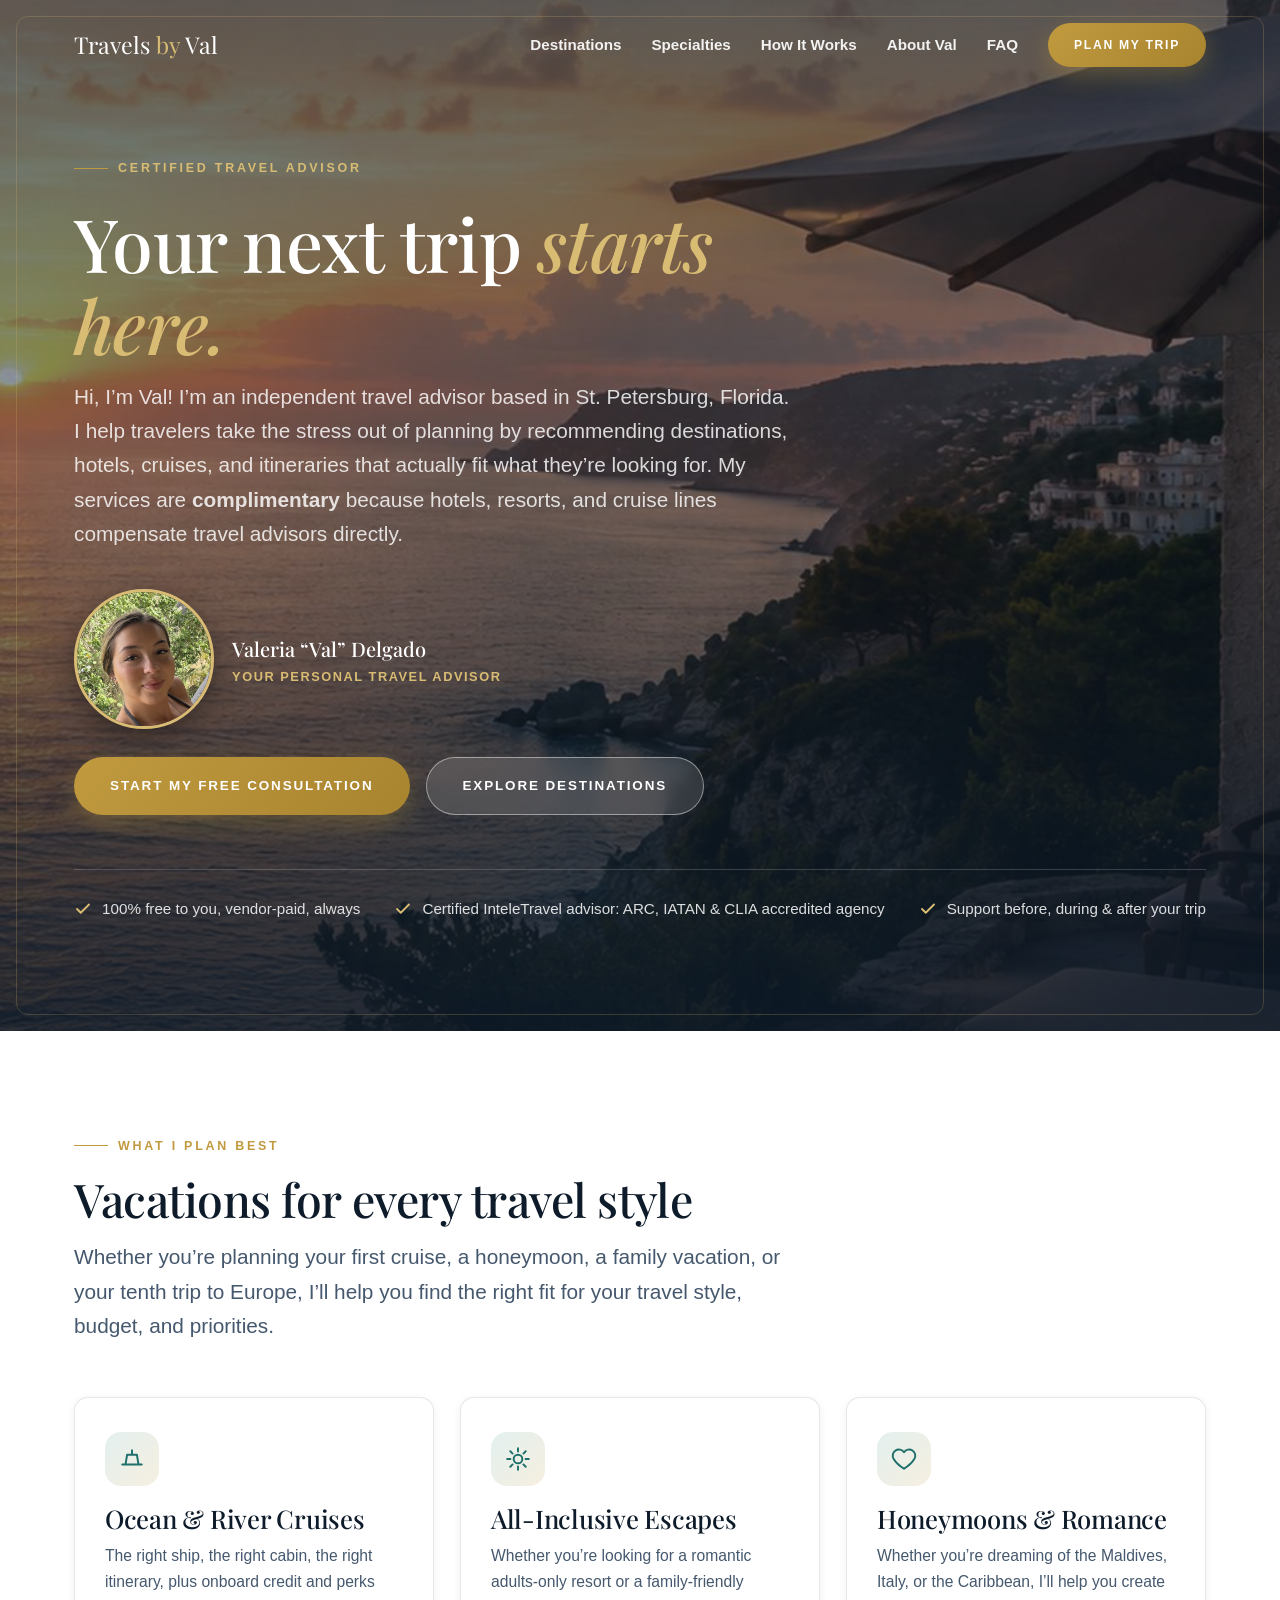
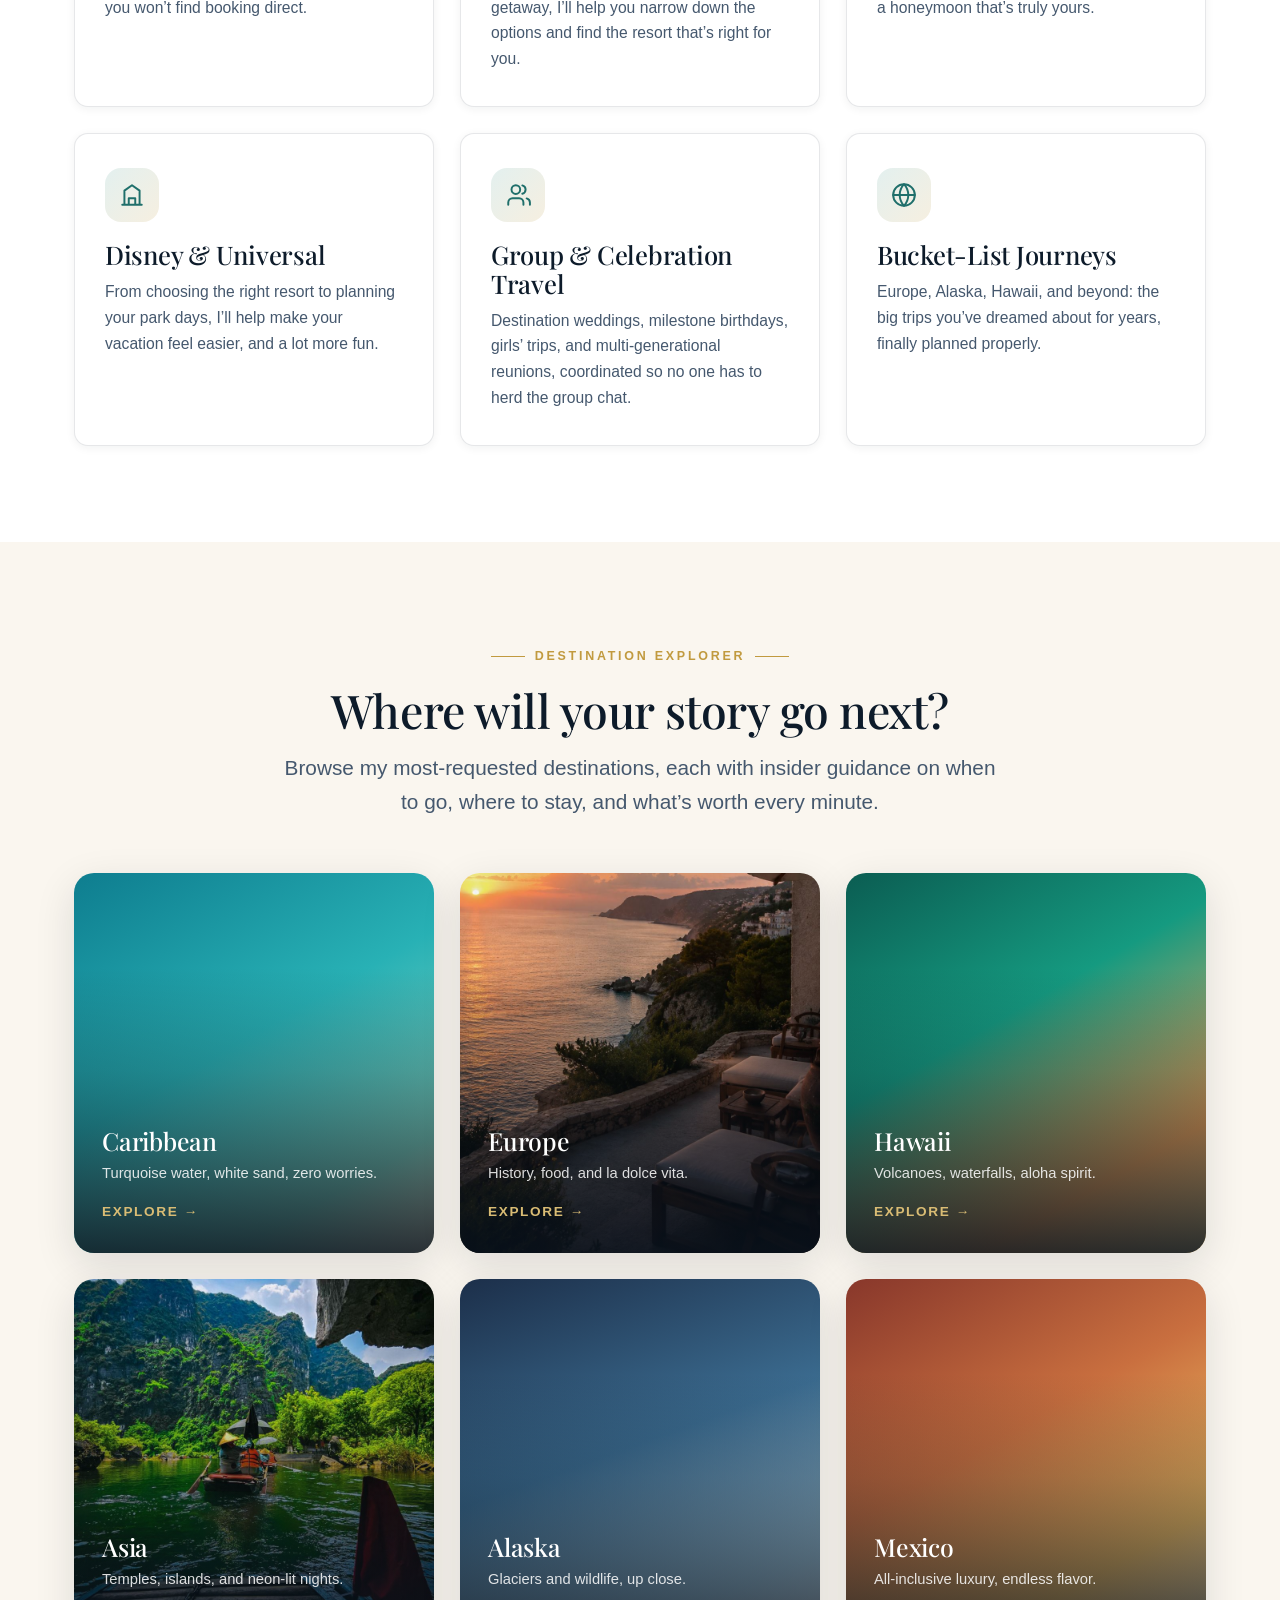
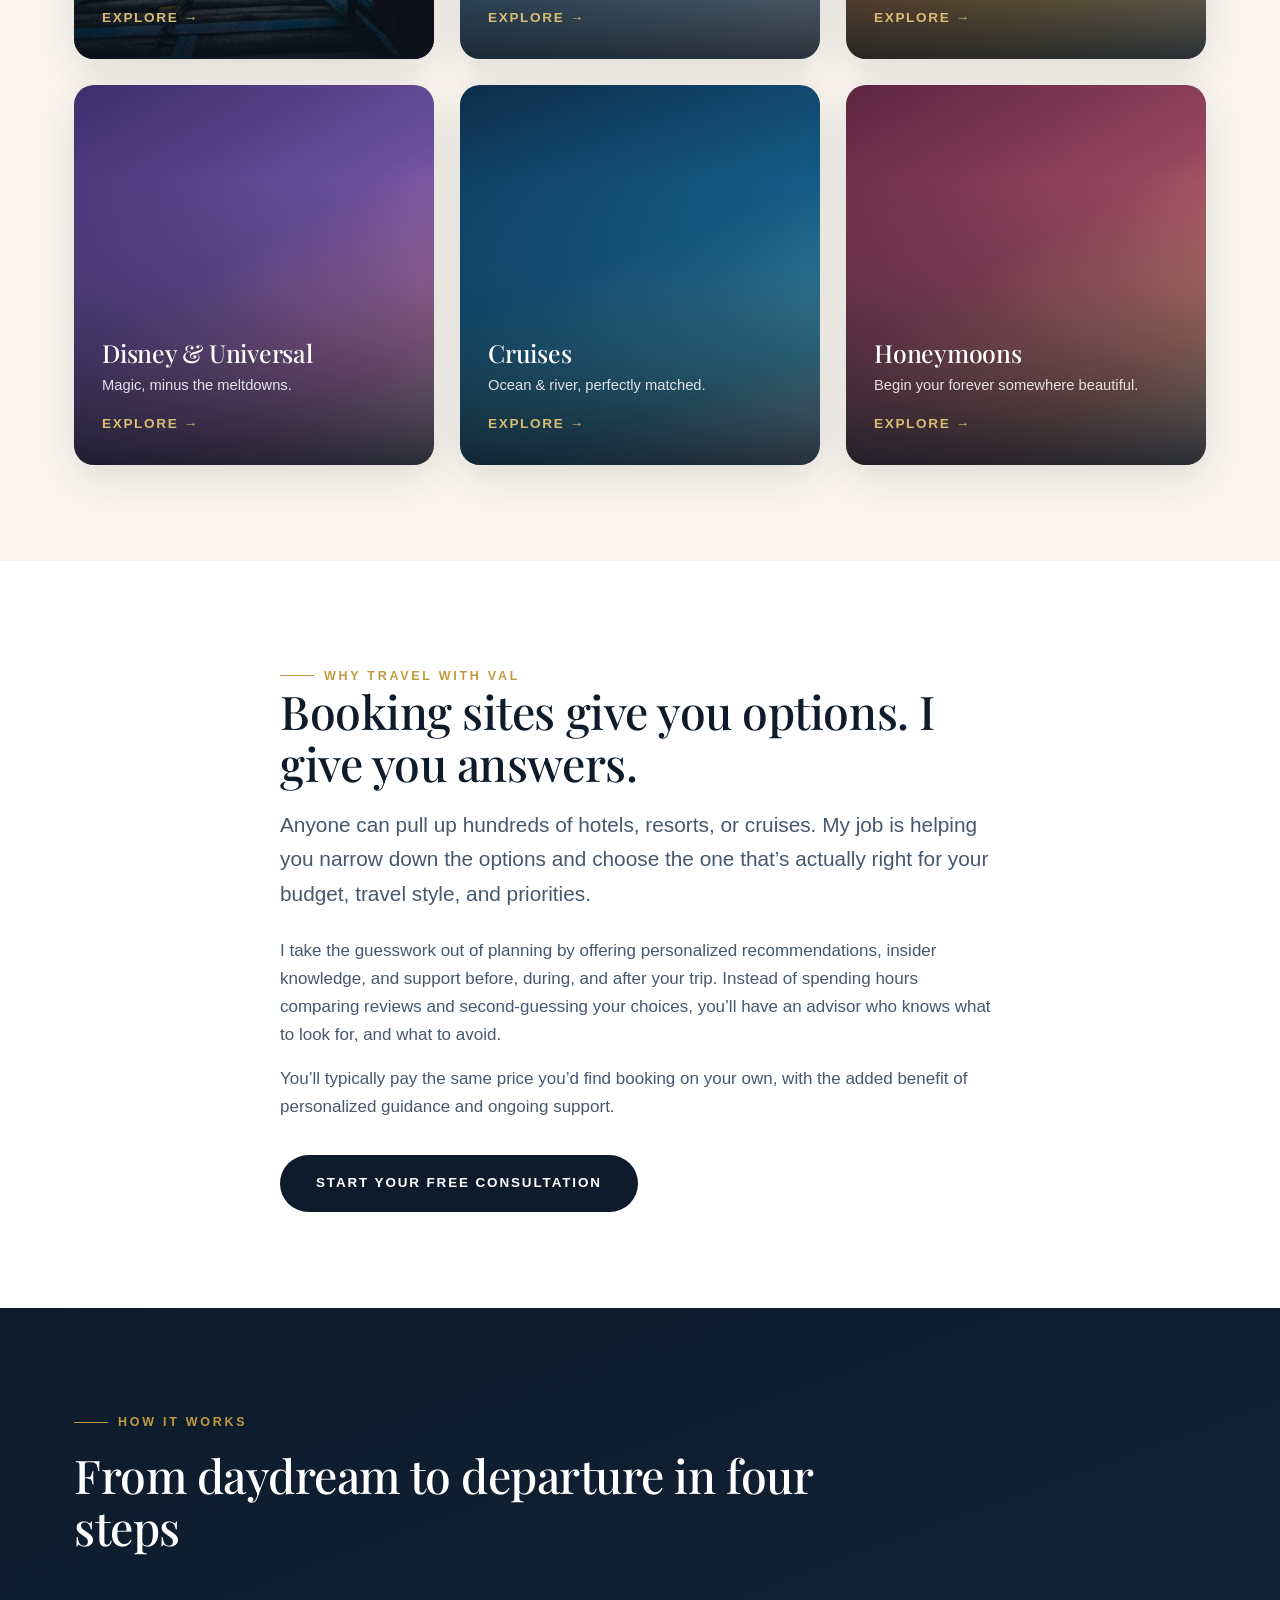
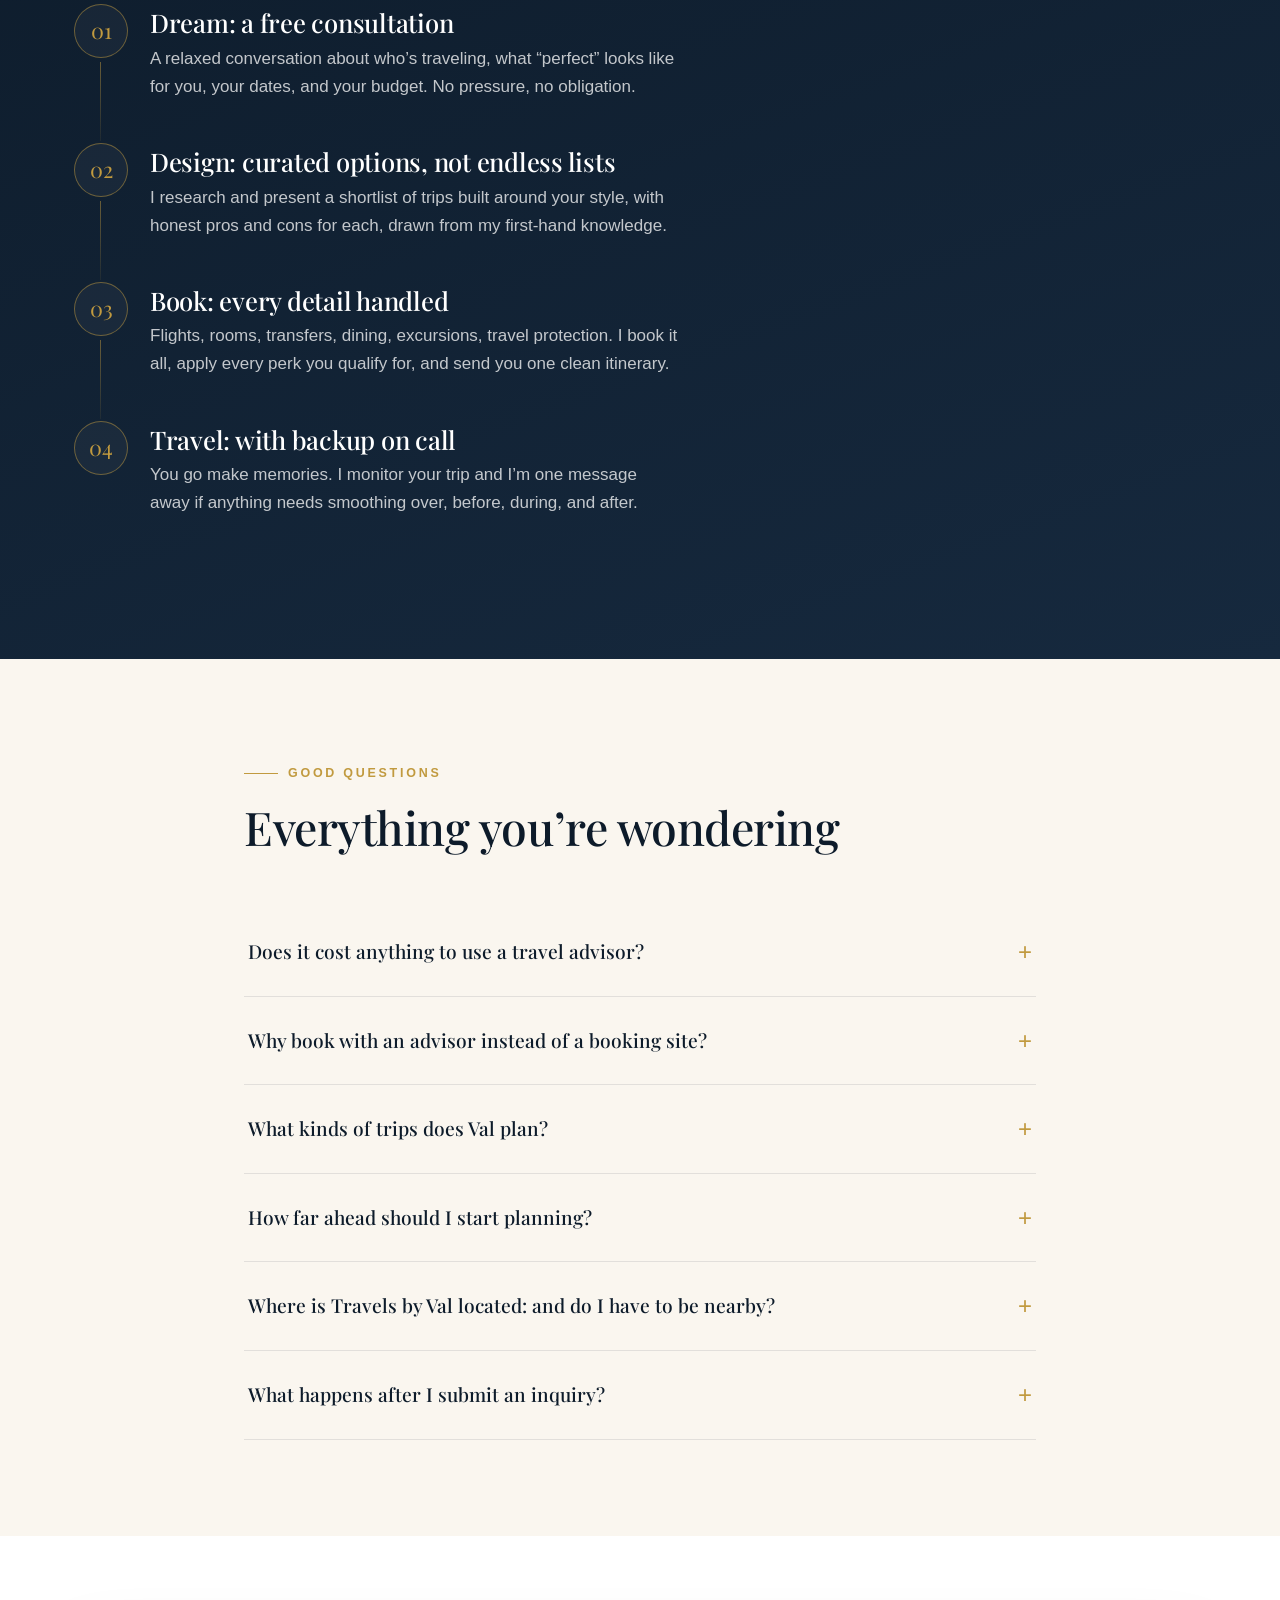
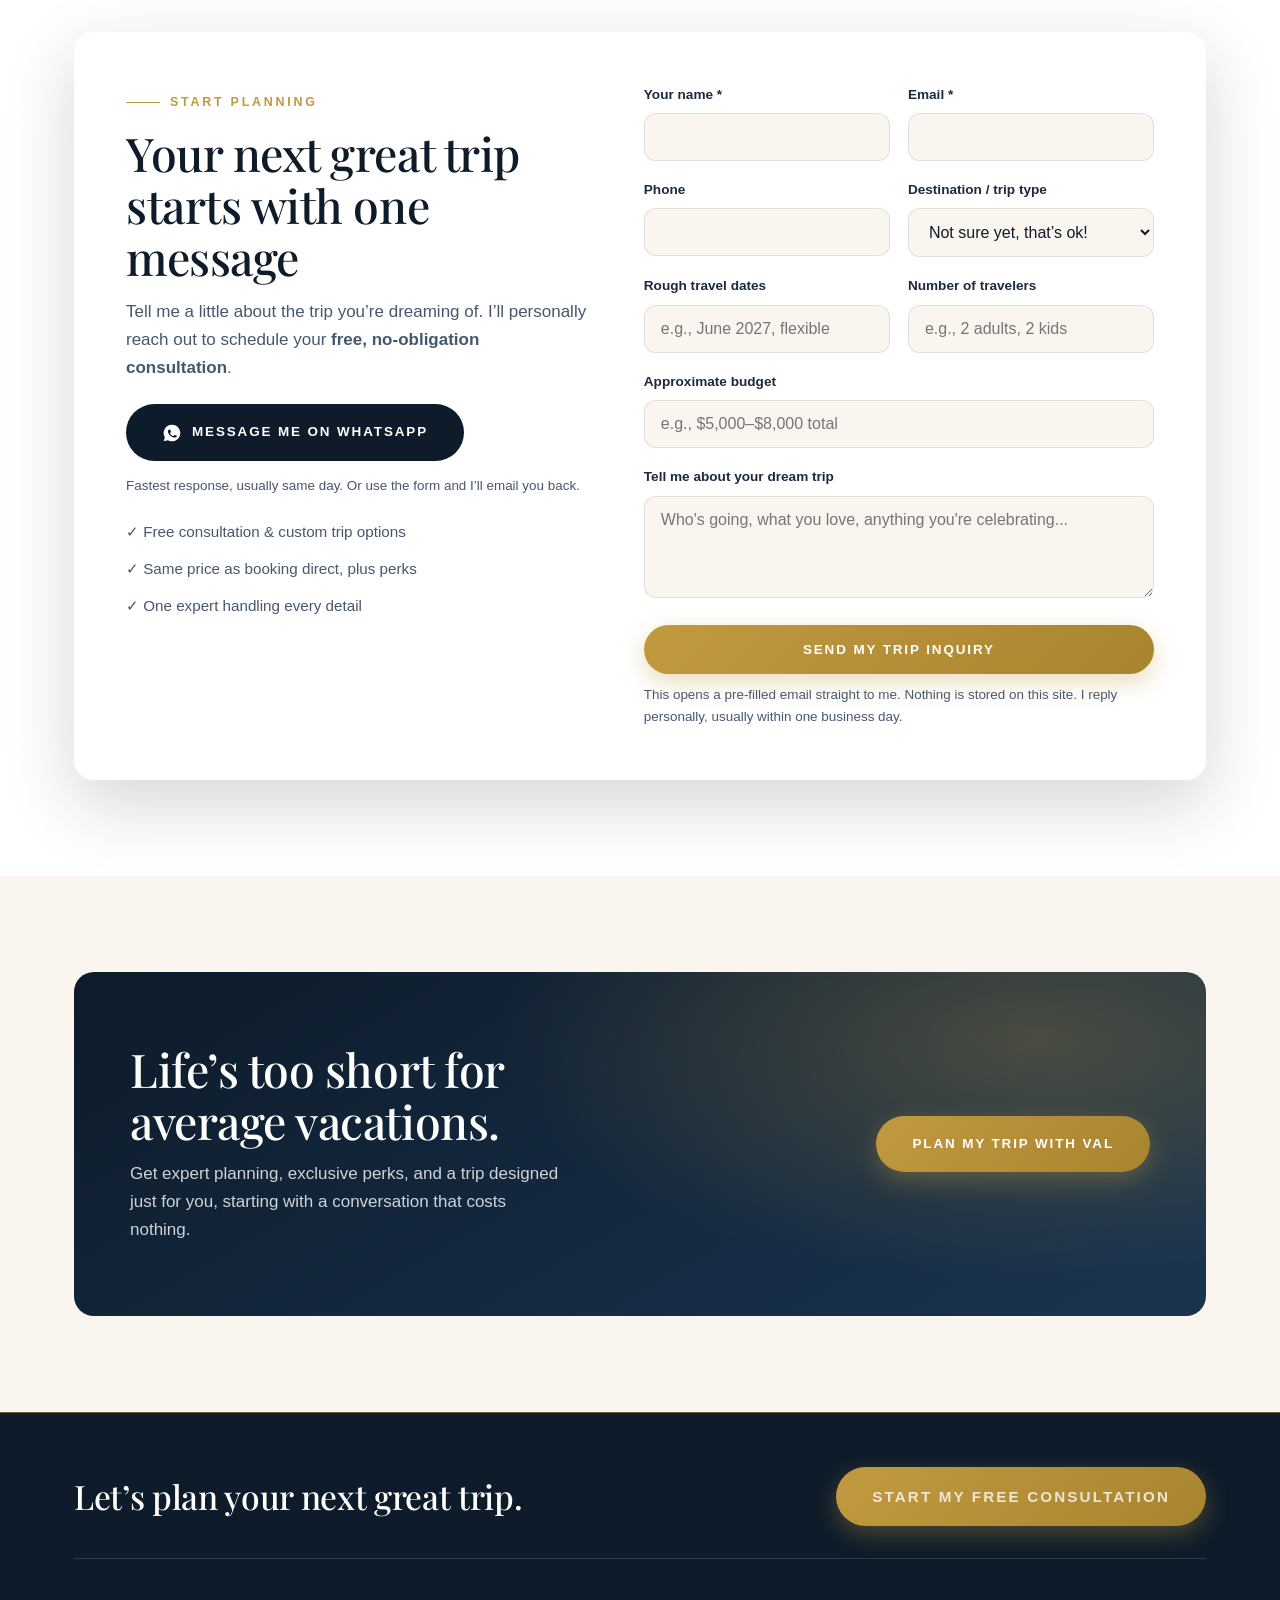
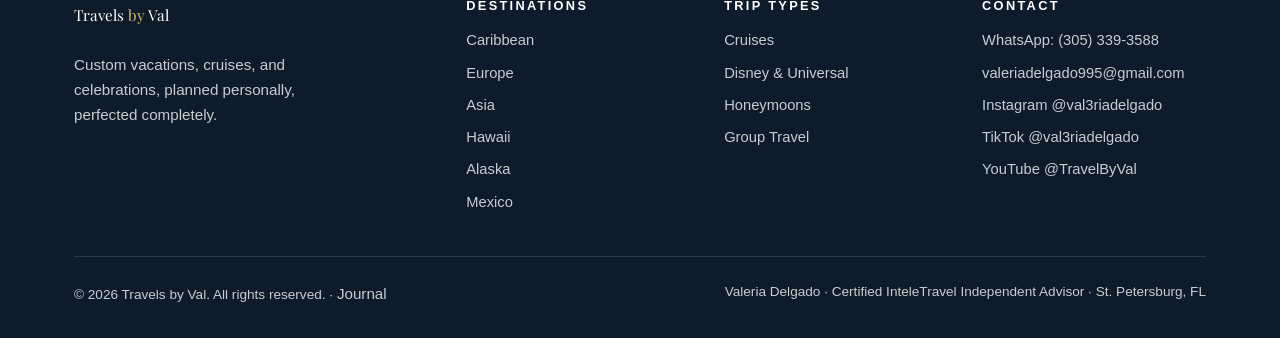
==== commit 6edbf3df: "Grow Val's hero portrait to 140px Co-Authored-By: Claude Fable 5 <noreply@anthropic.com> Claude-Sess" ====
--- a/index.html
+++ b/index.html
@@ -23,7 +23,7 @@
 <link rel="preconnect" href="https://fonts.googleapis.com">
 <link rel="preconnect" href="https://fonts.gstatic.com" crossorigin>
 <link rel="stylesheet" href="https://fonts.googleapis.com/css2?family=Playfair+Display:ital,wght@0,400;0,500;0,600;1,400;1,500&display=swap">
-<link rel="stylesheet" href="/assets/style.css?v=22">
+<link rel="stylesheet" href="/assets/style.css?v=23">
 <link rel="icon" href="data:image/svg+xml,%3Csvg xmlns='http://www.w3.org/2000/svg' viewBox='0 0 100 100'%3E%3Ccircle cx='50' cy='50' r='46' fill='%230d1b2a'/%3E%3Ctext x='50' y='66' font-size='48' text-anchor='middle' fill='%23c19a3f' font-family='Georgia'%3EV%3C/text%3E%3C/svg%3E">
 <link rel="apple-touch-icon" href="/apple-touch-icon.png">
 
@@ -154,7 +154,7 @@
     <h1>Your next trip <em>starts here.</em></h1>
     <p class="lede">Hi, I&rsquo;m Val! I&rsquo;m an independent travel advisor based in St. Petersburg, Florida. I help travelers take the stress out of planning by recommending destinations, hotels, cruises, and itineraries that actually fit what they&rsquo;re looking for. My services are <strong>complimentary</strong> because hotels, resorts, and cruise lines compensate travel advisors directly.</p>
     <div class="advisor-chip">
-      <img src="/img/val.jpg?v=1" alt="Valeria Delgado, travel advisor" width="118" height="118" loading="eager">
+      <img src="/img/val.jpg?v=1" alt="Valeria Delgado, travel advisor" width="140" height="140" loading="eager">
       <div><strong>Valeria &ldquo;Val&rdquo; Delgado</strong><span>Your personal travel advisor</span></div>
     </div>
     <div class="hero-ctas">
@@ -447,6 +447,6 @@
   </div>
 </footer>
 
-<script src="/assets/site.js?v=22" defer></script>
+<script src="/assets/site.js?v=23" defer></script>
 </body>
 </html>
--- a/assets/style.css
+++ b/assets/style.css
@@ -205,7 +205,7 @@
 /* Advisor chip — Val's portrait above the CTA */
 .advisor-chip { display: flex; align-items: center; gap: 18px; margin: 6px 0 28px; }
 .advisor-chip img {
-  width: 118px; height: 118px; border-radius: 50%; object-fit: cover;
+  width: 140px; height: 140px; border-radius: 50%; object-fit: cover;
   border: 3px solid var(--gold-soft); box-shadow: 0 8px 28px rgba(0,0,0,.4);
 }
 .advisor-chip div { display: grid; gap: 1px; }
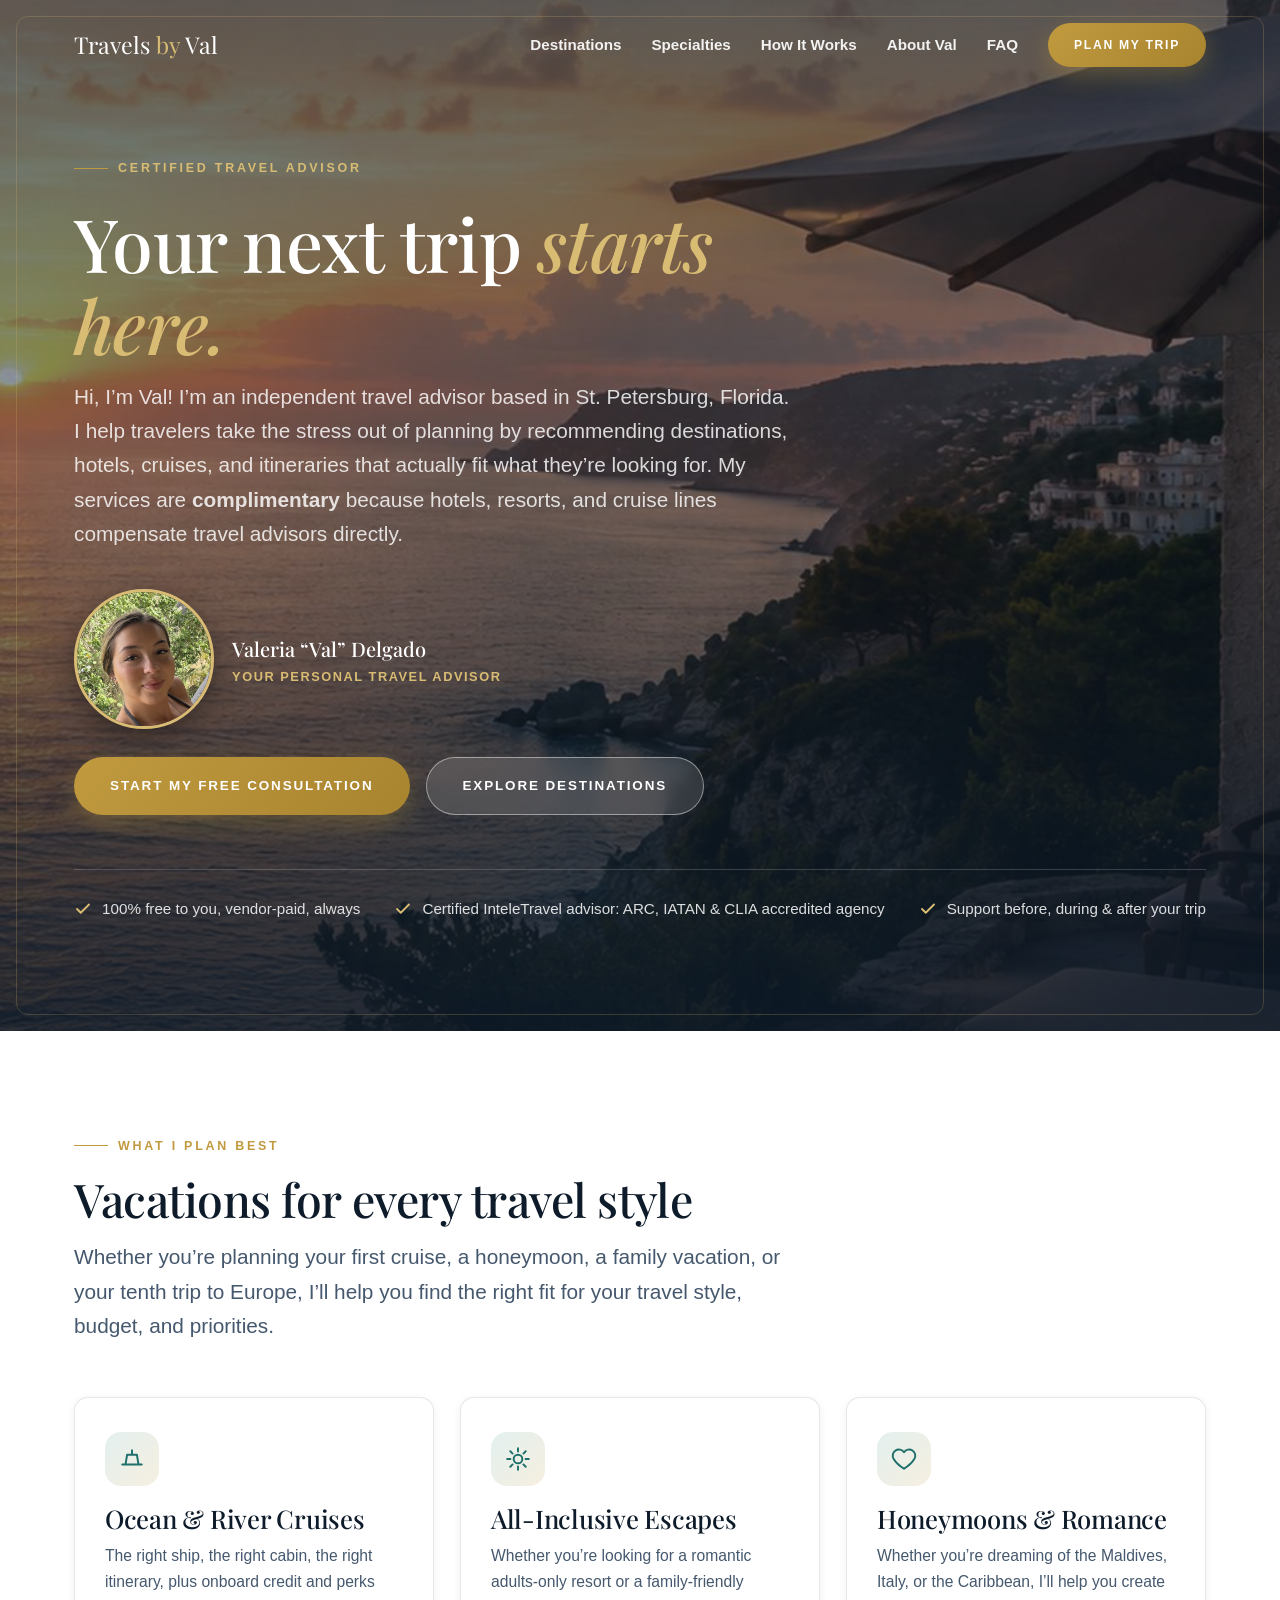
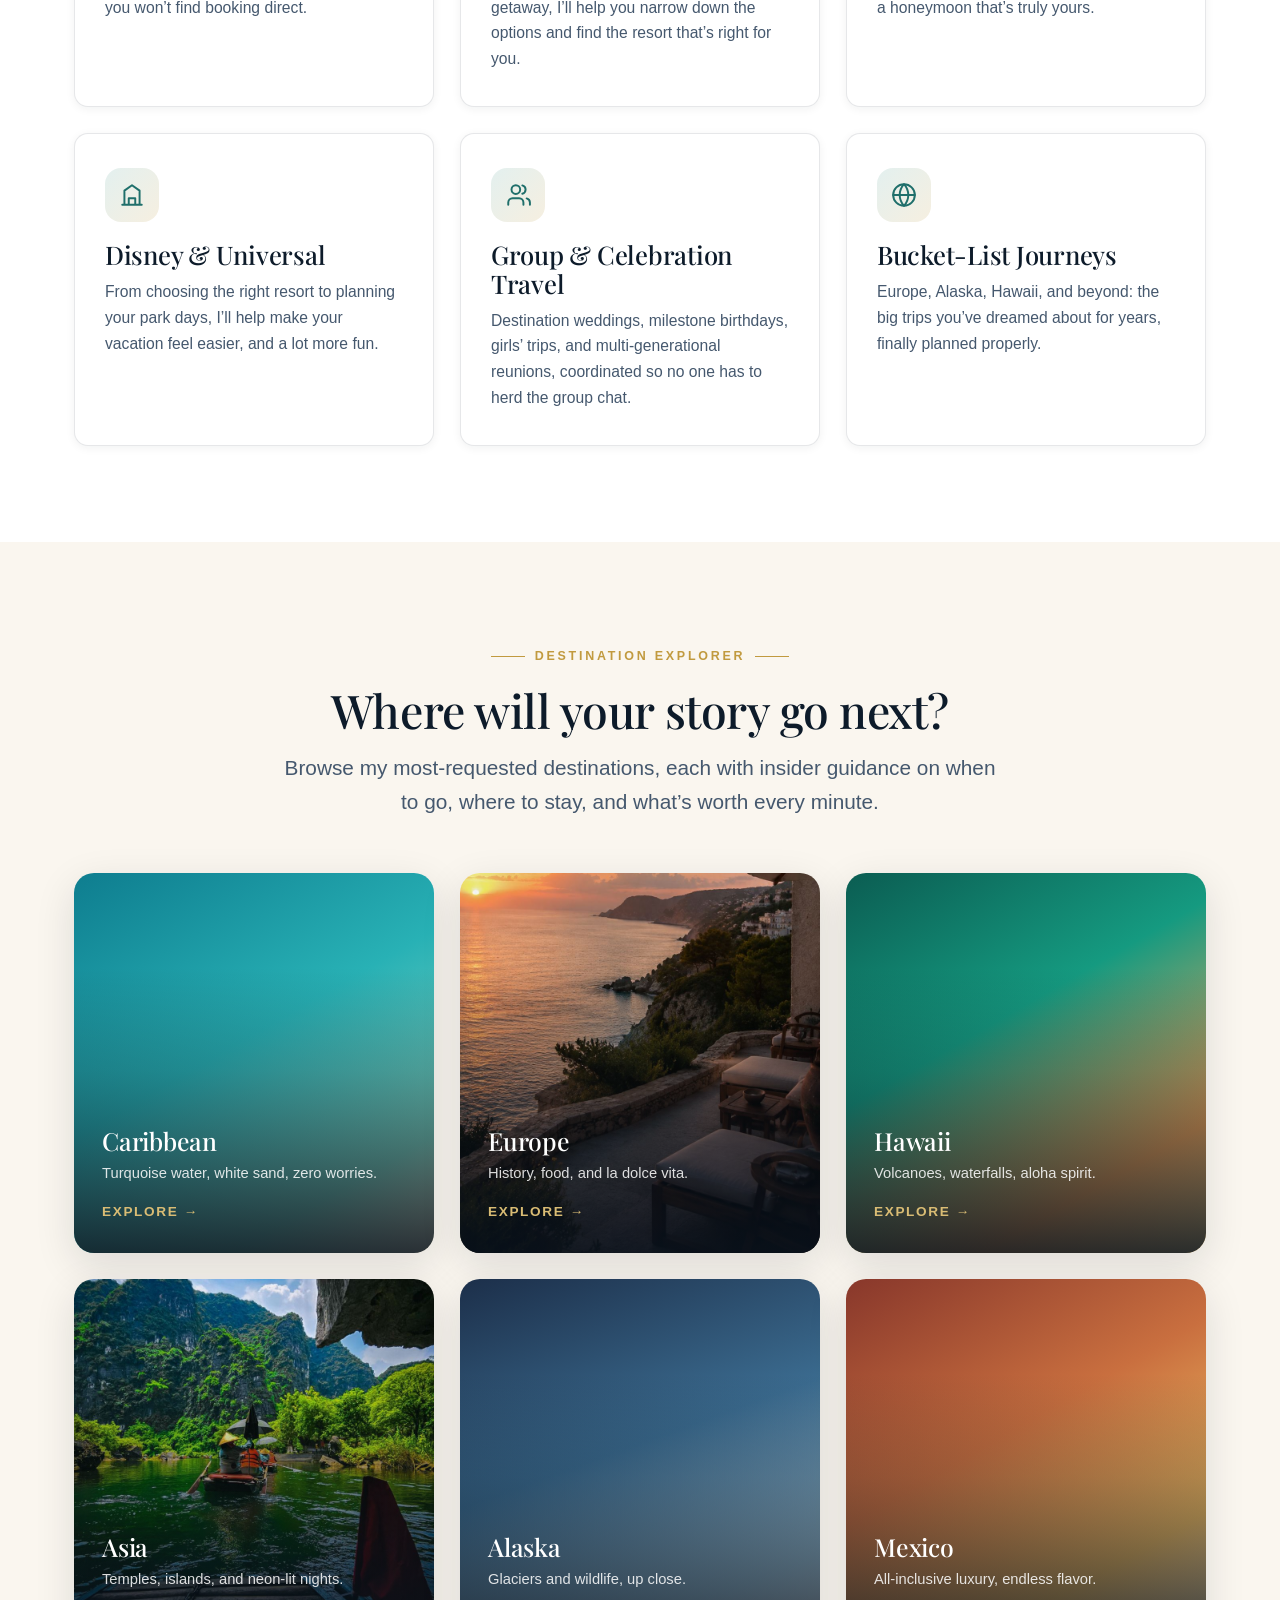
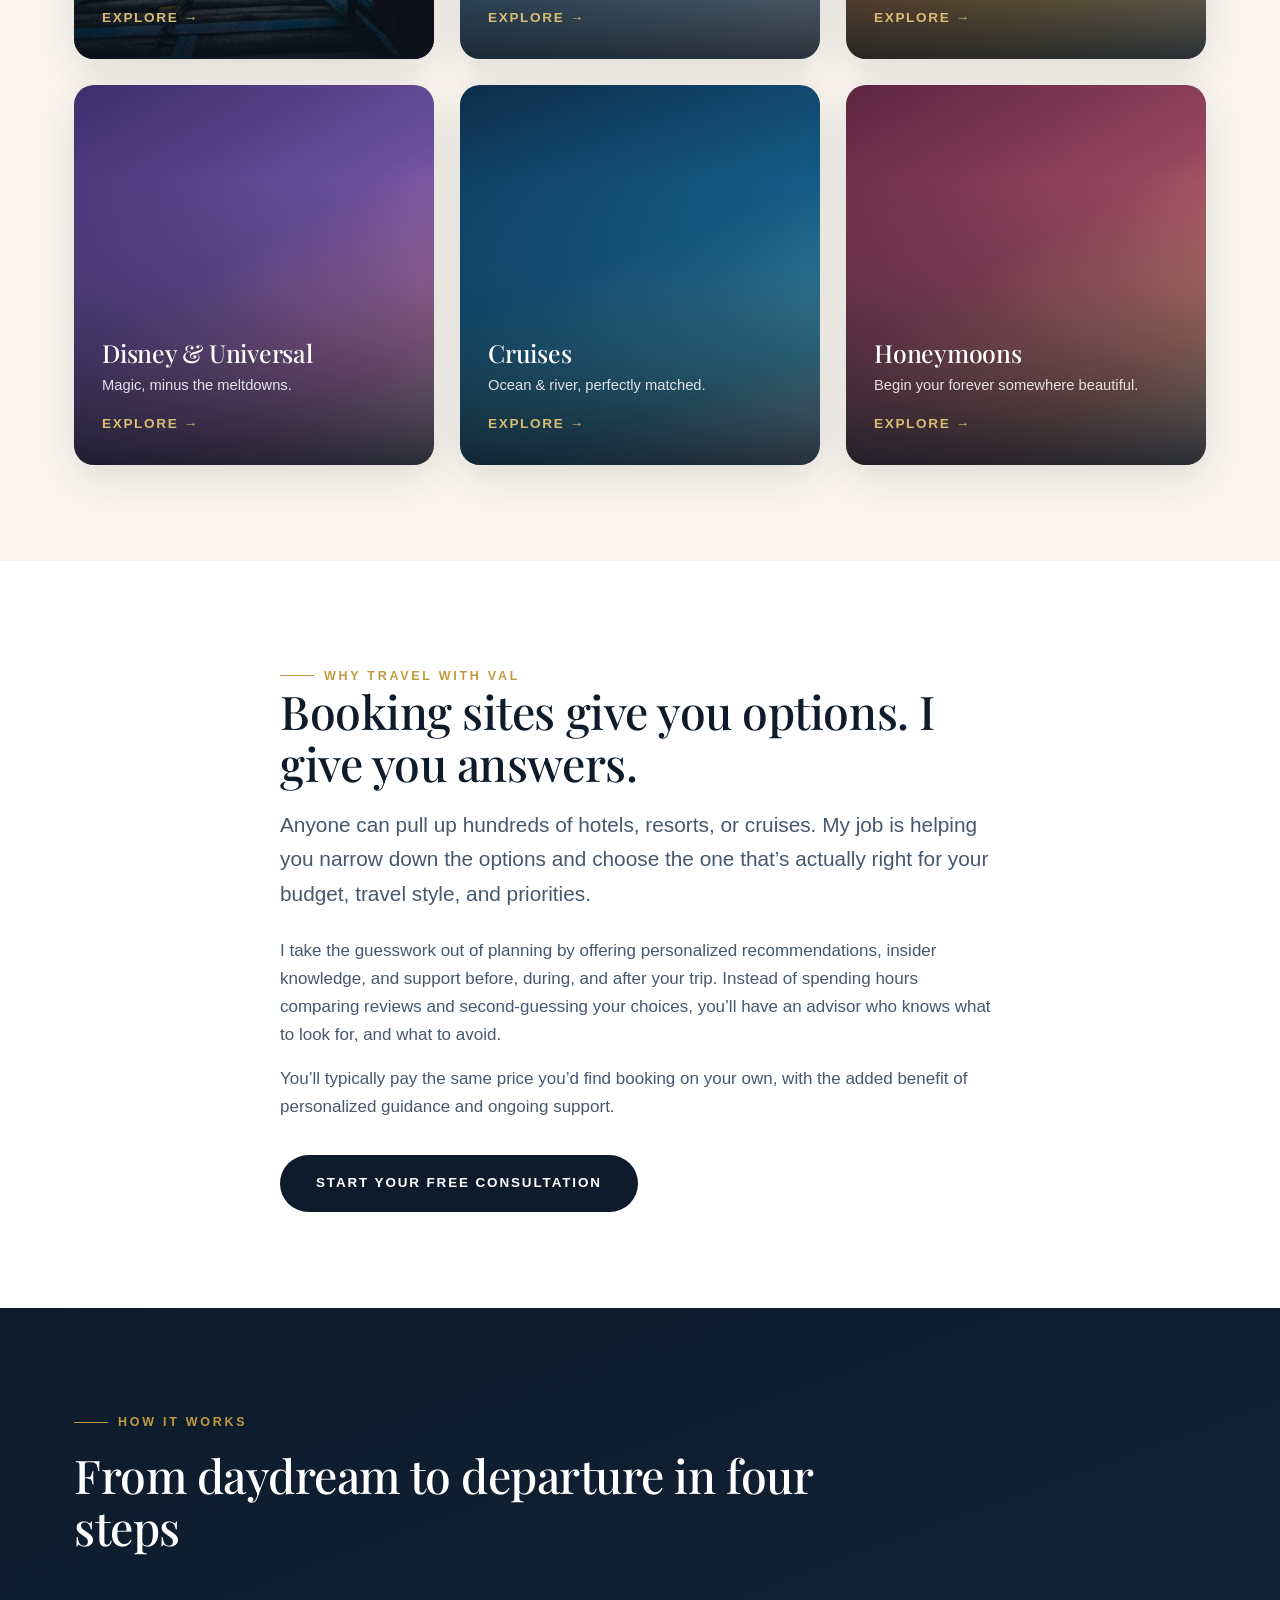
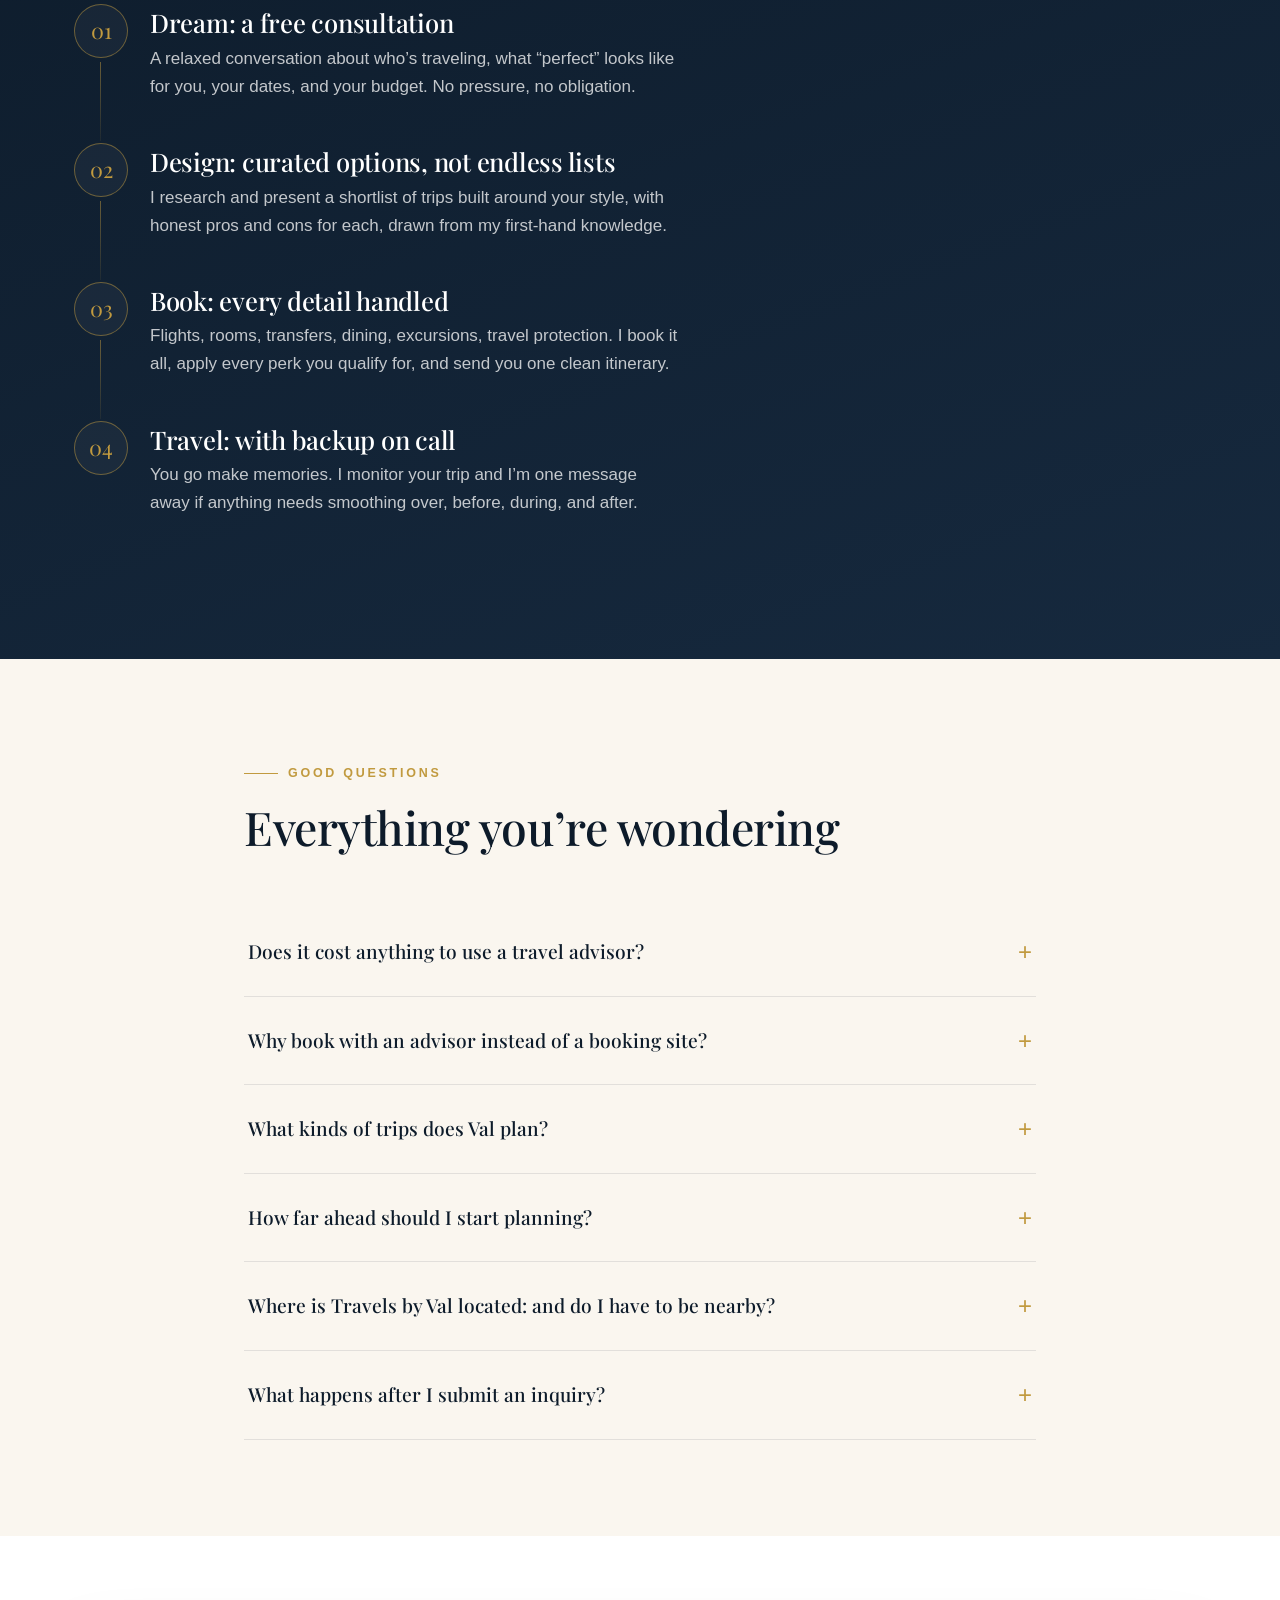
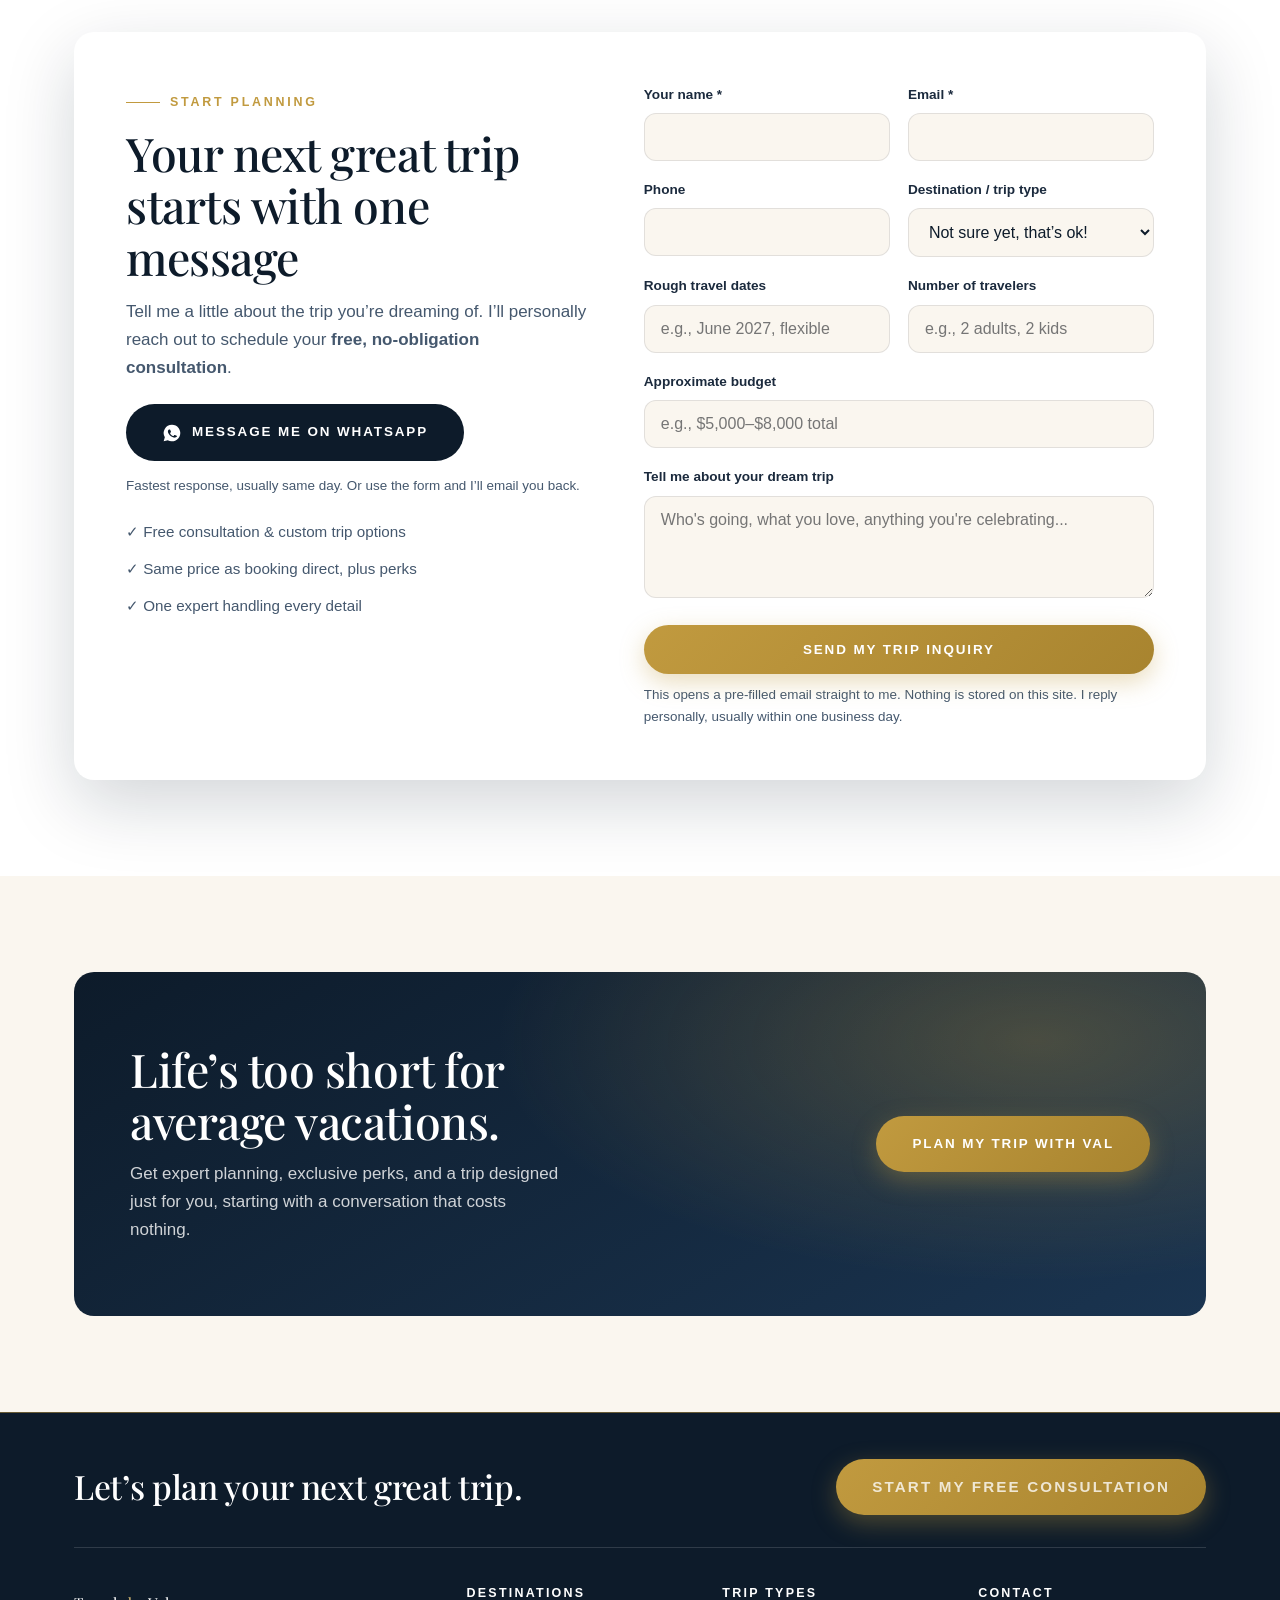
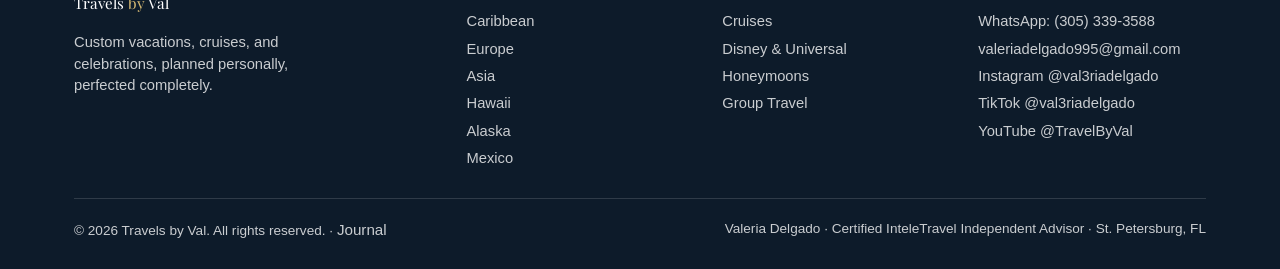
==== commit 8134e20c: "Further compress footer spacing - Footer-scoped line-height 1.45 (was inheriting 1.65), link padding" ====
--- a/index.html
+++ b/index.html
@@ -23,7 +23,7 @@
 <link rel="preconnect" href="https://fonts.googleapis.com">
 <link rel="preconnect" href="https://fonts.gstatic.com" crossorigin>
 <link rel="stylesheet" href="https://fonts.googleapis.com/css2?family=Playfair+Display:ital,wght@0,400;0,500;0,600;1,400;1,500&display=swap">
-<link rel="stylesheet" href="/assets/style.css?v=23">
+<link rel="stylesheet" href="/assets/style.css?v=24">
 <link rel="icon" href="data:image/svg+xml,%3Csvg xmlns='http://www.w3.org/2000/svg' viewBox='0 0 100 100'%3E%3Ccircle cx='50' cy='50' r='46' fill='%230d1b2a'/%3E%3Ctext x='50' y='66' font-size='48' text-anchor='middle' fill='%23c19a3f' font-family='Georgia'%3EV%3C/text%3E%3C/svg%3E">
 <link rel="apple-touch-icon" href="/apple-touch-icon.png">
 
@@ -407,7 +407,7 @@
     <div class="footer-grid">
       <div>
         <a class="brand" href="/" style="color:#fff;">Travels <em>by</em> Val</a>
-        <p style="margin-top:16px; max-width:34ch; font-size:.95rem;">Custom vacations, cruises, and celebrations, planned personally, perfected completely.</p>
+        <p style="margin-top:10px; max-width:34ch; font-size:.92rem;">Custom vacations, cruises, and celebrations, planned personally, perfected completely.</p>
       </div>
       <div>
         <h4>Destinations</h4>
@@ -447,6 +447,6 @@
   </div>
 </footer>
 
-<script src="/assets/site.js?v=23" defer></script>
+<script src="/assets/site.js?v=24" defer></script>
 </body>
 </html>
--- a/assets/style.css
+++ b/assets/style.css
@@ -377,7 +377,7 @@
 .form-note { font-size: .84rem; color: var(--ink-mute); }
 
 /* ---------- Footer ---------- */
-.site-footer { background: var(--ink); color: rgba(255,255,255,.78); padding: 54px 0 28px; border-top: 1px solid rgba(193,154,63,.5); }
+.site-footer { background: var(--ink); color: rgba(255,255,255,.78); padding: 46px 0 24px; border-top: 1px solid rgba(193,154,63,.5); line-height: 1.45; }
 .footer-cta {
   display: flex; flex-wrap: wrap; align-items: center; justify-content: space-between; gap: 22px;
   padding-bottom: 32px; margin-bottom: 36px;
@@ -385,23 +385,23 @@
 }
 .footer-cta h3 { color: #fff; font-size: clamp(1.5rem, 3vw, 2.1rem); }
 /* Comfortable tap targets without changing the visual rhythm */
-.site-footer li a { display: inline-block; padding: 4px 0; font-size: .92rem; }
+.site-footer li a { display: inline-block; padding: 3px 0; font-size: .92rem; }
 .footer-bottom span { padding: 4px 0; }
-.footer-grid { display: grid; grid-template-columns: 1.6fr 1fr 1fr 1fr; gap: 34px; margin-bottom: 38px; }
+.footer-grid { display: grid; grid-template-columns: 1.6fr 1fr 1fr 1fr; gap: 28px; margin-bottom: 26px; }
 @media (max-width: 880px) { .footer-grid { grid-template-columns: 1fr 1fr; } }
 @media (max-width: 560px) {
   /* Mobile footer: brand and contact span full width, link columns pair up */
-  .footer-grid { grid-template-columns: 1fr 1fr; gap: 18px 16px; }
+  .footer-grid { grid-template-columns: 1fr 1fr; gap: 14px 16px; }
   .footer-grid > div:first-child, .footer-grid > div:last-child { grid-column: 1 / -1; }
   .footer-cta { flex-direction: column; align-items: stretch; text-align: left; gap: 14px; padding-bottom: 26px; margin-bottom: 26px; }
   .footer-cta .btn { width: 100%; }
   .footer-bottom { flex-direction: column; align-items: flex-start; gap: 8px; font-size: .82rem; }
 }
-.site-footer h4 { color: #fff; font-size: .8rem; letter-spacing: .18em; text-transform: uppercase; margin-bottom: 8px; }
+.site-footer h4 { color: #fff; font-size: .78rem; letter-spacing: .18em; text-transform: uppercase; margin-bottom: 6px; }
 .site-footer ul { list-style: none; display: grid; gap: 0; }
 .site-footer a { color: rgba(255,255,255,.78); text-decoration: none; font-size: .95rem; }
 .site-footer a:hover { color: var(--gold-soft); }
-.footer-bottom { border-top: 1px solid rgba(255,255,255,.14); padding-top: 20px; font-size: .85rem; display: flex; flex-wrap: wrap; gap: 12px; justify-content: space-between; }
+.footer-bottom { border-top: 1px solid rgba(255,255,255,.14); padding-top: 16px; font-size: .85rem; display: flex; flex-wrap: wrap; gap: 12px; justify-content: space-between; }
 
 /* ---------- Destination page ---------- */
 .dest-hero {
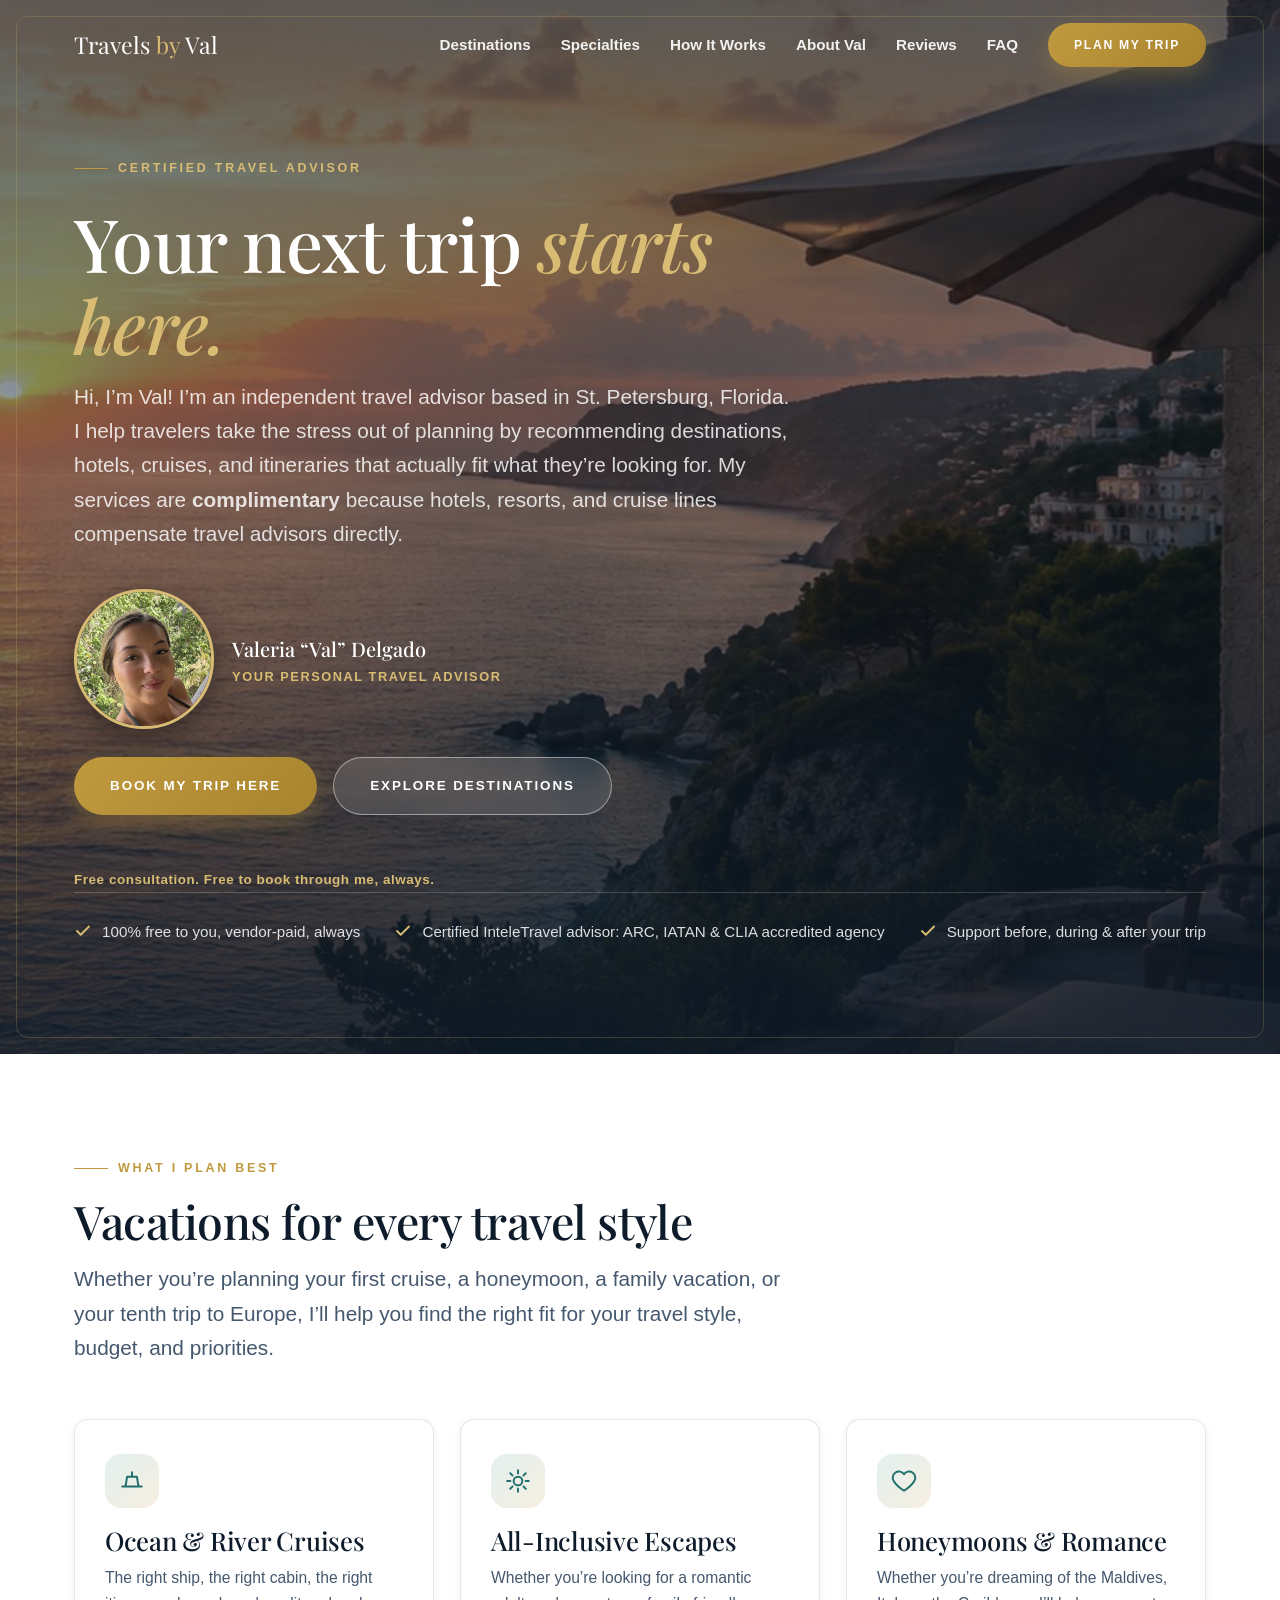
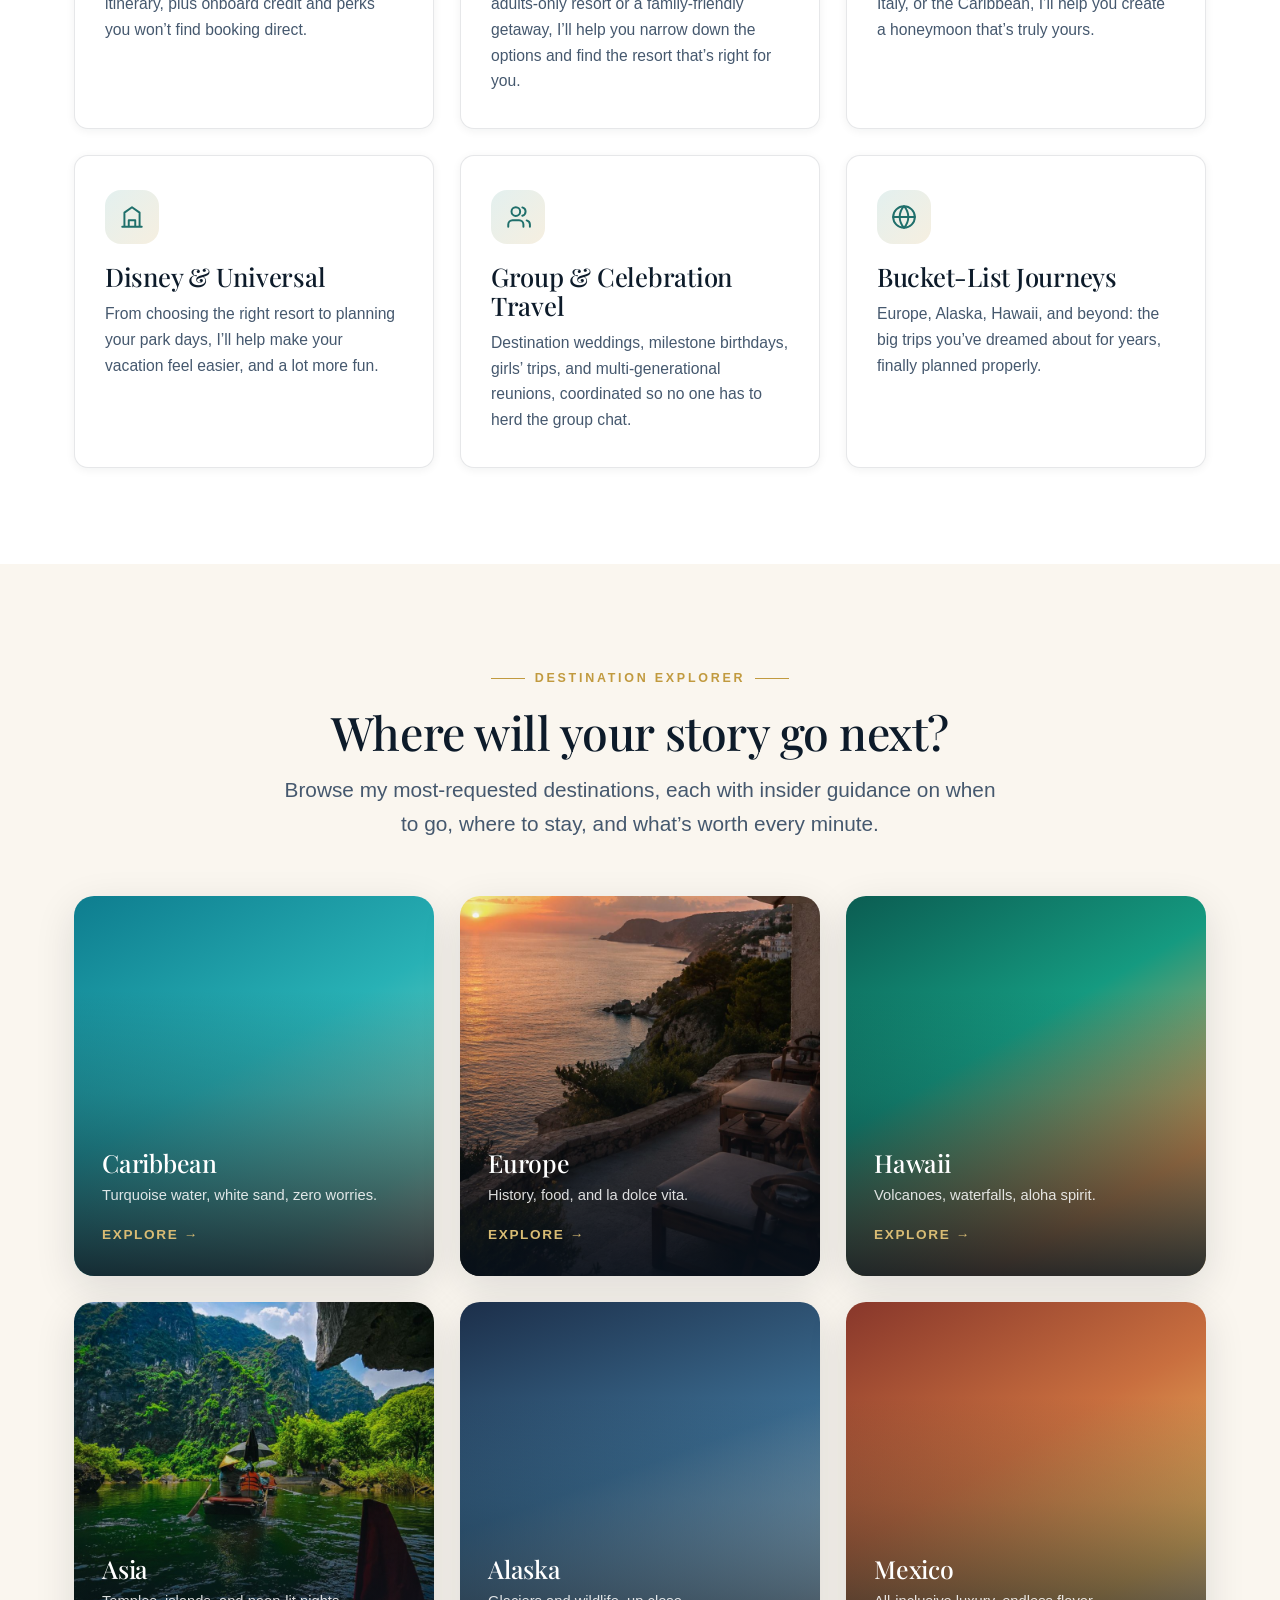
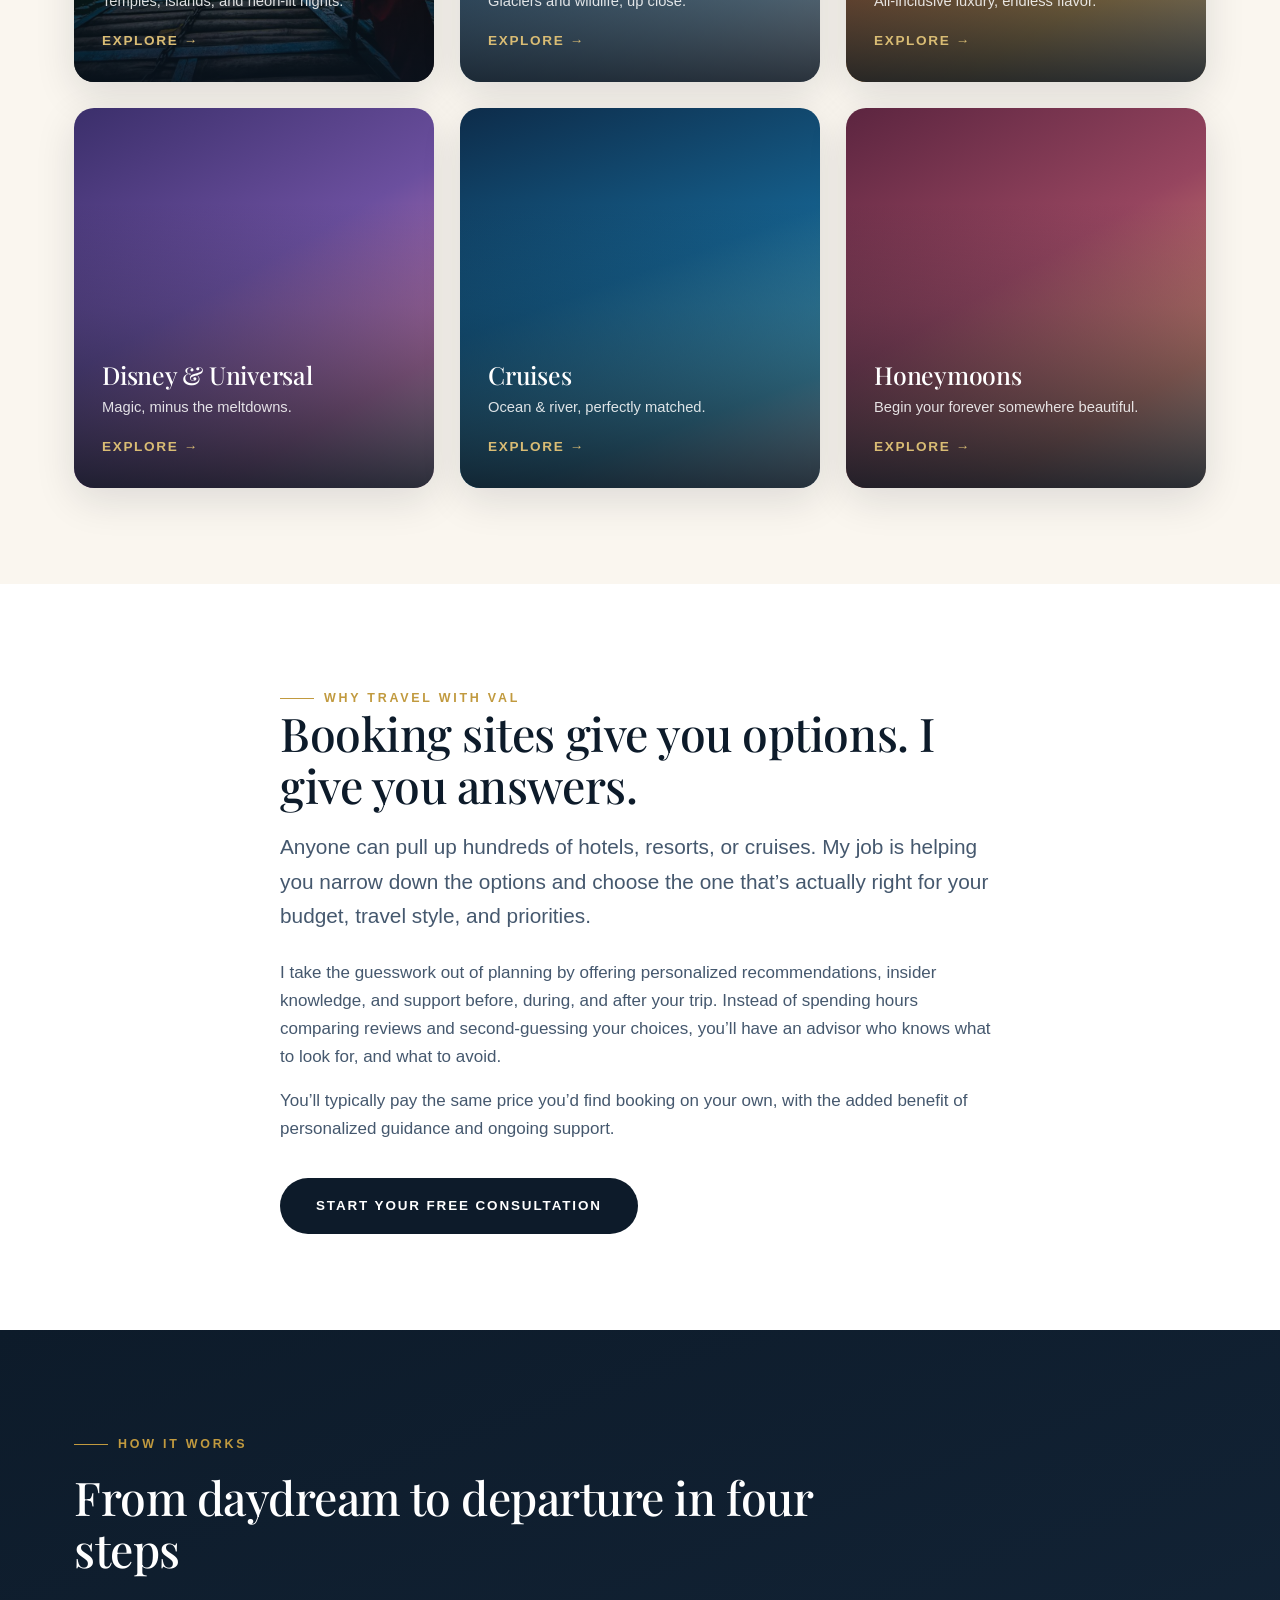
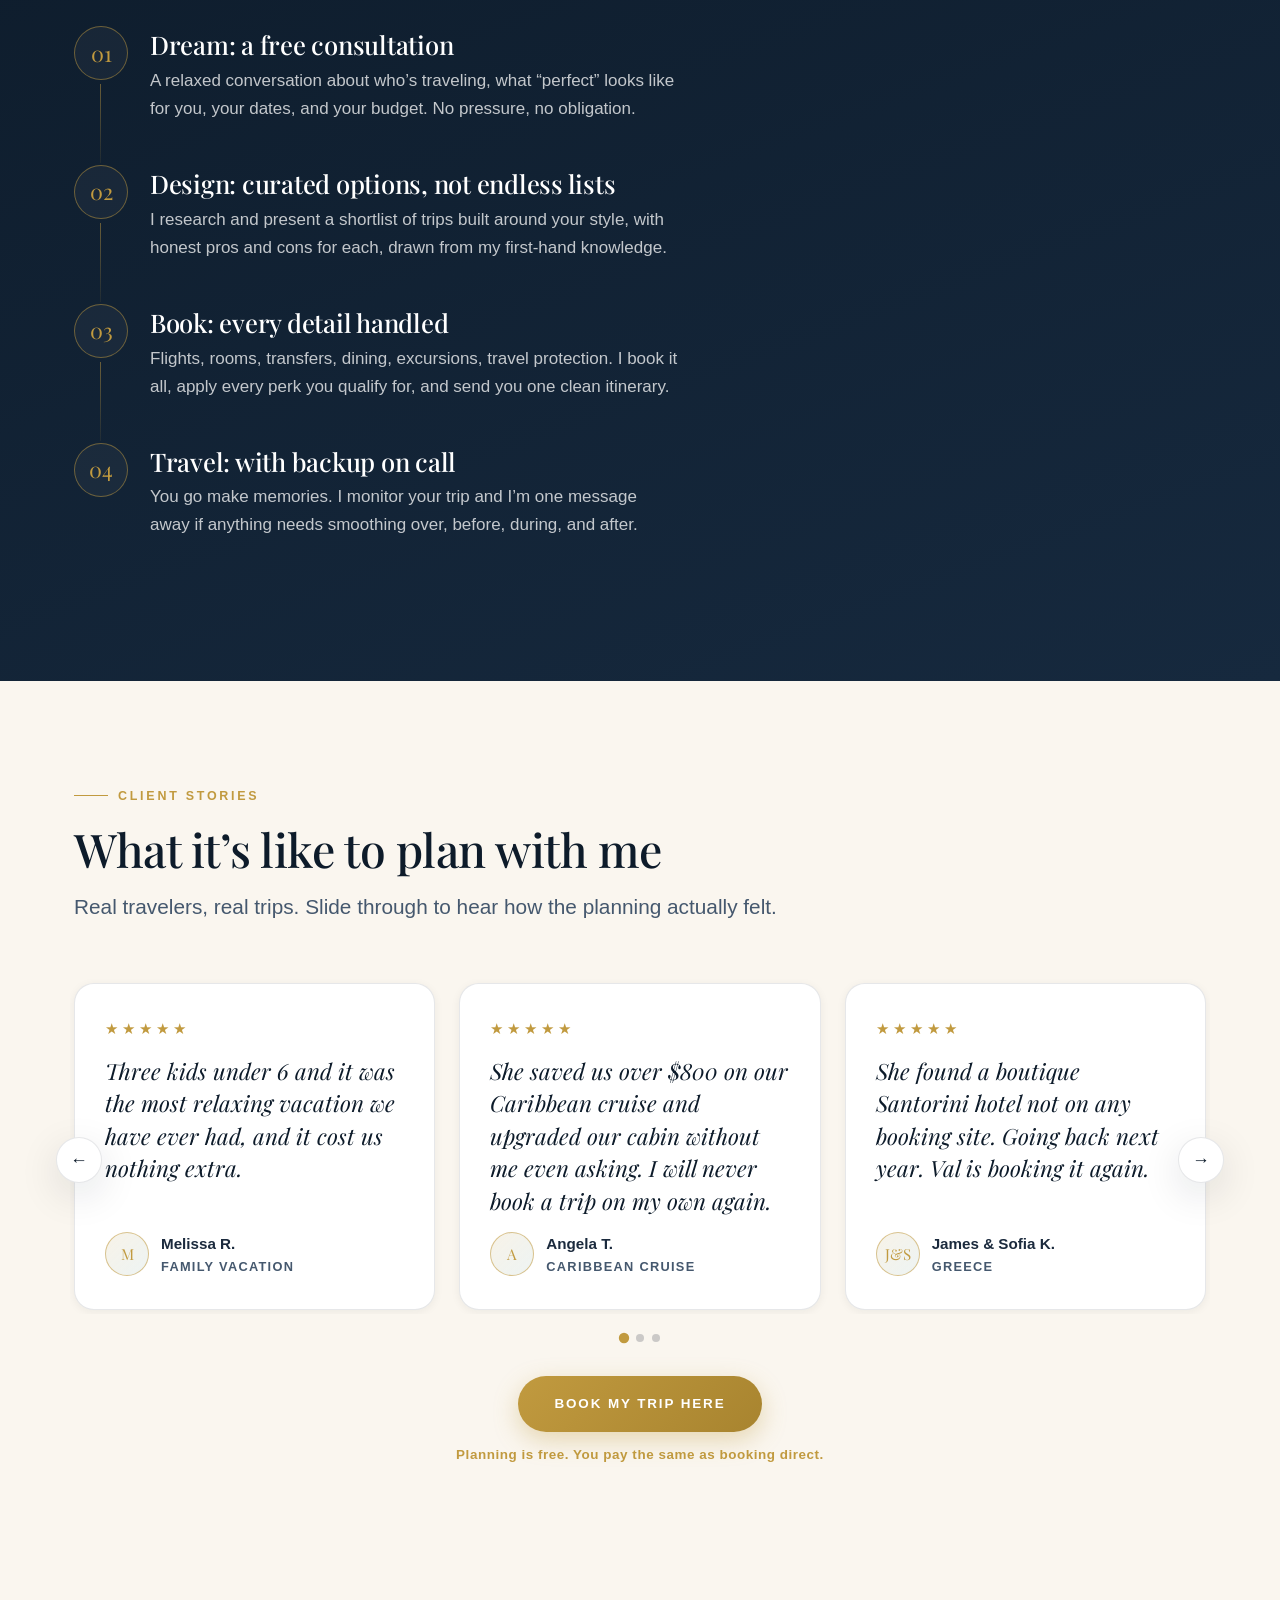
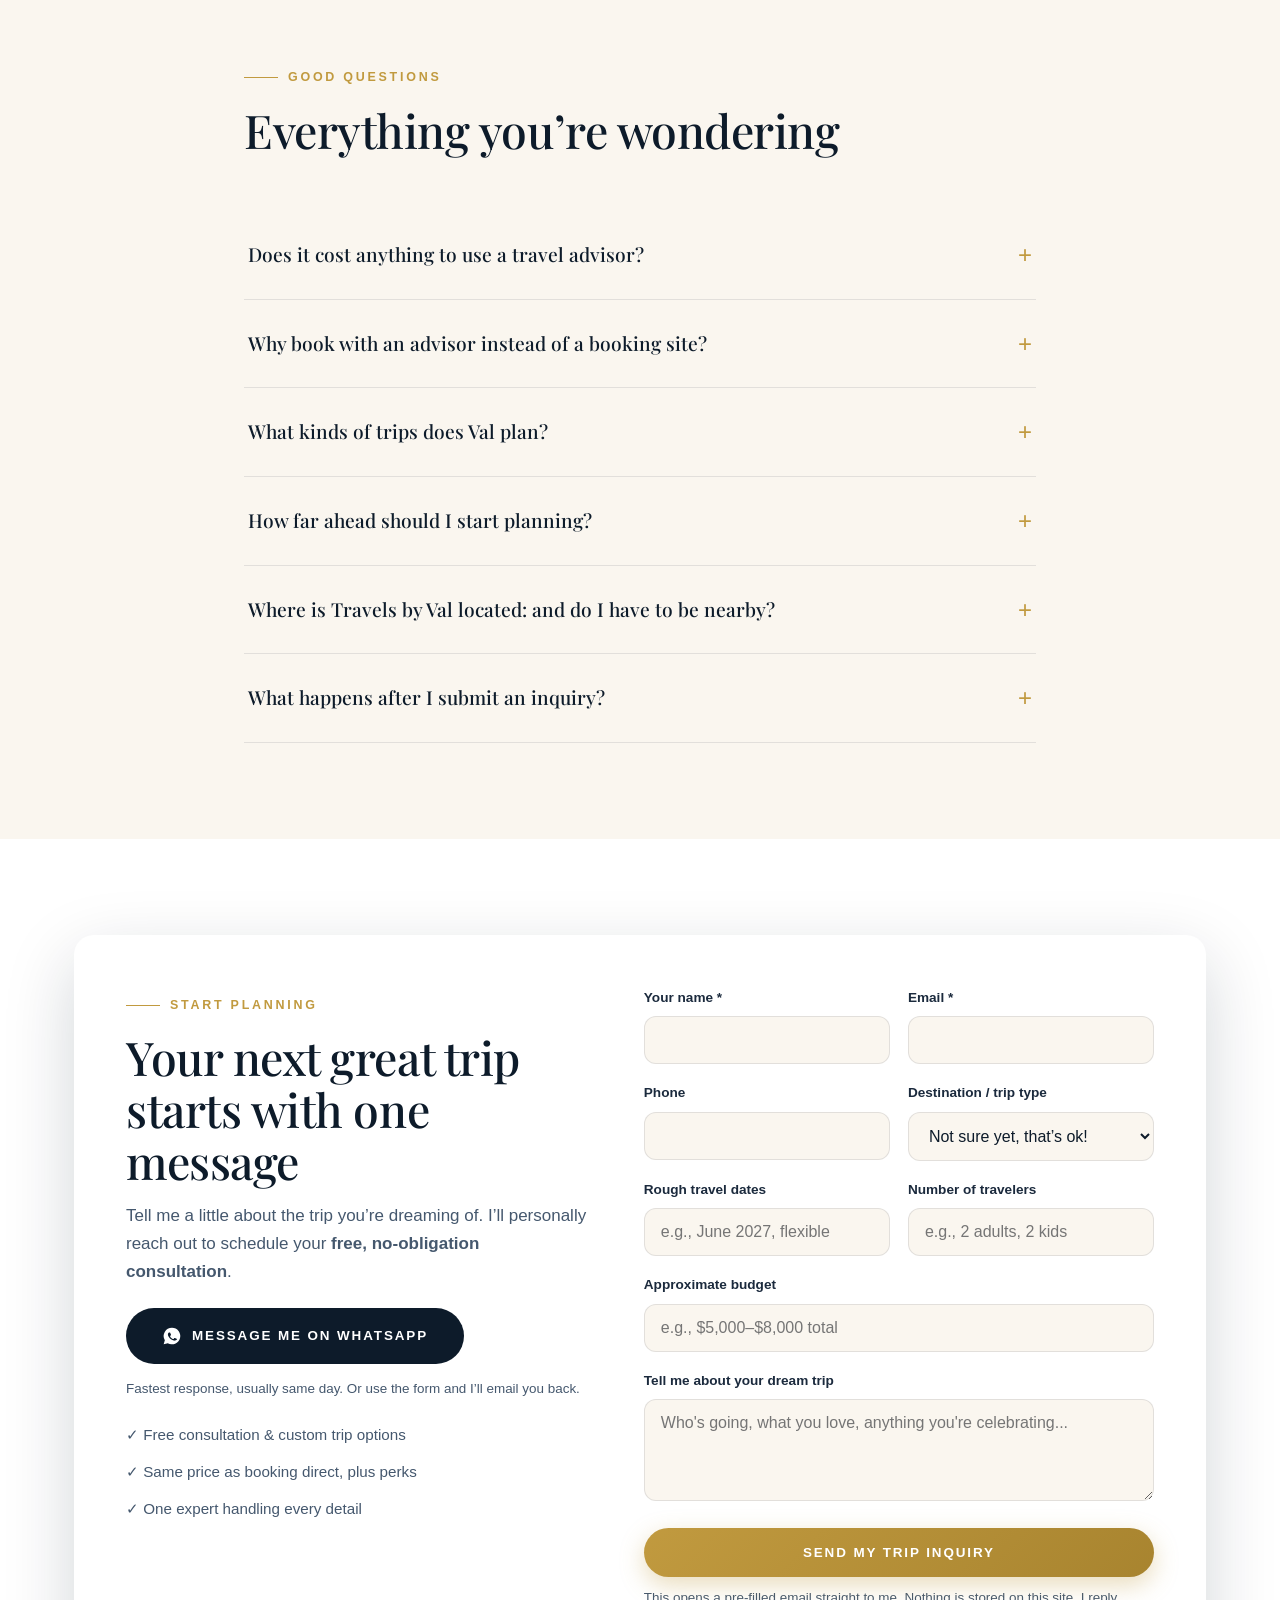
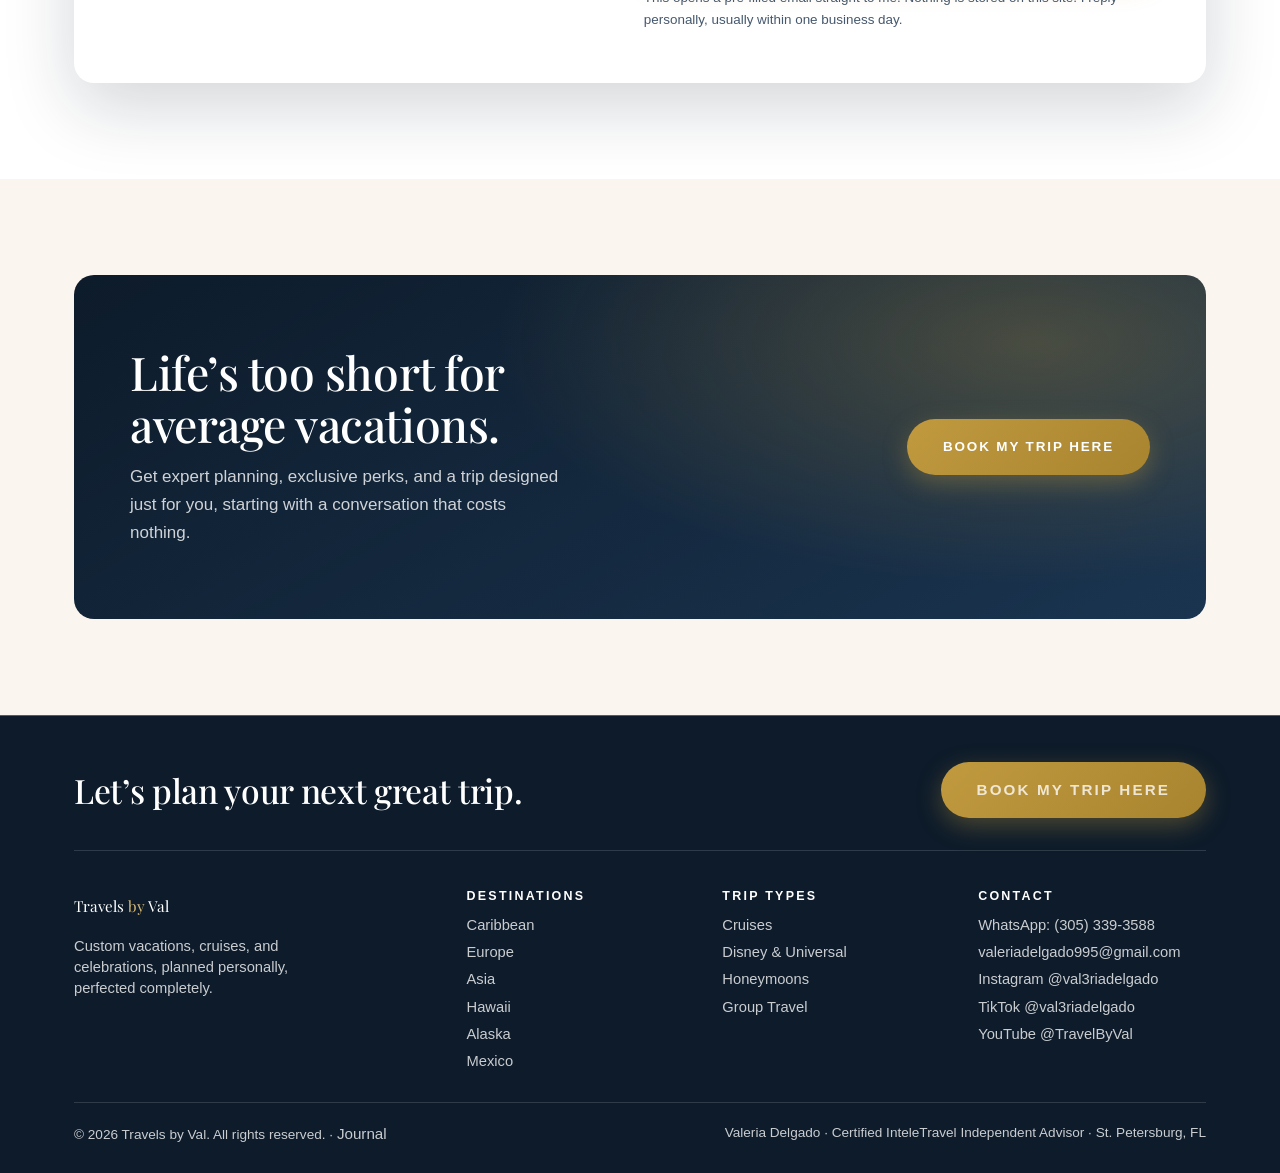
==== commit 2ef8eab7: "Reviews slider, CTA A/B test, sticky booking bar, free-to-book microcopy Conversion system: - CTA A/" ====
--- a/index.html
+++ b/index.html
@@ -23,7 +23,7 @@
 <link rel="preconnect" href="https://fonts.googleapis.com">
 <link rel="preconnect" href="https://fonts.gstatic.com" crossorigin>
 <link rel="stylesheet" href="https://fonts.googleapis.com/css2?family=Playfair+Display:ital,wght@0,400;0,500;0,600;1,400;1,500&display=swap">
-<link rel="stylesheet" href="/assets/style.css?v=24">
+<link rel="stylesheet" href="/assets/style.css?v=25">
 <link rel="icon" href="data:image/svg+xml,%3Csvg xmlns='http://www.w3.org/2000/svg' viewBox='0 0 100 100'%3E%3Ccircle cx='50' cy='50' r='46' fill='%230d1b2a'/%3E%3Ctext x='50' y='66' font-size='48' text-anchor='middle' fill='%23c19a3f' font-family='Georgia'%3EV%3C/text%3E%3C/svg%3E">
 <link rel="apple-touch-icon" href="/apple-touch-icon.png">
 
@@ -74,6 +74,12 @@
     "description": "Free personalized trip planning \u2014 vendor-paid commission, no fee to the traveler.",
     "itemOffered": { "@type": "Service", "name": "Personalized Travel Planning", "serviceType": "Travel advisory and booking" }
   },
+  "aggregateRating": { "@type": "AggregateRating", "ratingValue": "5.0", "reviewCount": "3", "bestRating": "5", "worstRating": "1" },
+  "review": [
+    { "@type": "Review", "reviewRating": { "@type": "Rating", "ratingValue": "5", "bestRating": "5" }, "author": { "@type": "Person", "name": "Melissa R." }, "reviewBody": "Three kids under 6 and it was the most relaxing vacation we have ever had, and it cost us nothing extra." },
+    { "@type": "Review", "reviewRating": { "@type": "Rating", "ratingValue": "5", "bestRating": "5" }, "author": { "@type": "Person", "name": "Angela T." }, "reviewBody": "She saved us over $800 on our Caribbean cruise and upgraded our cabin without me even asking. I will never book a trip on my own again." },
+    { "@type": "Review", "reviewRating": { "@type": "Rating", "ratingValue": "5", "bestRating": "5" }, "author": { "@type": "Person", "name": "James & Sofia K." }, "reviewBody": "She found a boutique Santorini hotel not on any booking site. Going back next year. Val is booking it again." }
+  ],
   "memberOf": { "@type": "Organization", "name": "InteleTravel", "description": "World's oldest and largest host travel agency. ARC, IATAN, CLIA, and Ensemble accredited." },
   "sameAs": ["https://www.instagram.com/val3riadelgado","https://www.tiktok.com/@val3riadelgado","https://www.youtube.com/@TravelByVal"]
 }
@@ -139,6 +145,7 @@
       <li><a href="#specialties">Specialties</a></li>
       <li><a href="#process">How It Works</a></li>
       <li><a href="#about">About Val</a></li>
+      <li><a href="#reviews">Reviews</a></li>
       <li><a href="#faq">FAQ</a></li>
       <li><a class="btn btn-gold" href="#inquiry">Plan My Trip</a></li>
     </ul>
@@ -158,9 +165,10 @@
       <div><strong>Valeria &ldquo;Val&rdquo; Delgado</strong><span>Your personal travel advisor</span></div>
     </div>
     <div class="hero-ctas">
-      <a class="btn btn-gold" href="#inquiry">Start My Free Consultation</a>
-      <a class="btn btn-ghost" href="#destinations">Explore Destinations</a>
-    </div>
+      <a class="btn btn-gold" href="#inquiry" data-cta="primary" data-cta-place="hero">Start My Free Consultation</a>
+      <a class="btn btn-ghost" href="#destinations" data-cta="secondary">Explore Destinations</a>
+    </div>
+    <p class="cta-note">Free consultation. Free to book through me, always.</p>
     <ul class="hero-trust">
       <li><svg width="18" height="18" viewBox="0 0 24 24" fill="none" aria-hidden="true"><path d="M20 6L9 17l-5-5" stroke="#d9bc74" stroke-width="2.5" stroke-linecap="round" stroke-linejoin="round"/></svg>100% free to you, vendor-paid, always</li>
       <li><svg width="18" height="18" viewBox="0 0 24 24" fill="none" aria-hidden="true"><path d="M20 6L9 17l-5-5" stroke="#d9bc74" stroke-width="2.5" stroke-linecap="round" stroke-linejoin="round"/></svg>Certified InteleTravel advisor: ARC, IATAN &amp; CLIA accredited agency</li>
@@ -290,6 +298,49 @@
         <h3>Travel: with backup on call</h3>
         <p>You go make memories. I monitor your trip and I&rsquo;m one message away if anything needs smoothing over, before, during, and after.</p>
       </div>
+    </div>
+  </div>
+</section>
+
+<!-- ============ REVIEWS ============ -->
+<section class="section" id="reviews">
+  <div class="wrap">
+    <div class="section-head">
+      <p class="eyebrow">Client Stories</p>
+      <h2>What it&rsquo;s like to plan with me</h2>
+      <p class="lede">Real travelers, real trips. Slide through to hear how the planning actually felt.</p>
+    </div>
+
+    <div class="slider" data-slider>
+      <button class="slider-arrow prev" type="button" aria-label="Previous review" data-slide="prev">&larr;</button>
+      <div class="slider-track" data-track tabindex="0" aria-label="Client reviews">
+
+        <figure class="review">
+          <div class="stars" aria-label="5 out of 5 stars">&#9733;&#9733;&#9733;&#9733;&#9733;</div>
+          <blockquote>Three kids under 6 and it was the most relaxing vacation we have ever had, and it cost us nothing extra.</blockquote>
+          <figcaption><span class="avatar" aria-hidden="true">M</span><span>Melissa R.<em>Family vacation</em></span></figcaption>
+        </figure>
+
+        <figure class="review">
+          <div class="stars" aria-label="5 out of 5 stars">&#9733;&#9733;&#9733;&#9733;&#9733;</div>
+          <blockquote>She saved us over $800 on our Caribbean cruise and upgraded our cabin without me even asking. I will never book a trip on my own again.</blockquote>
+          <figcaption><span class="avatar" aria-hidden="true">A</span><span>Angela T.<em>Caribbean cruise</em></span></figcaption>
+        </figure>
+
+        <figure class="review">
+          <div class="stars" aria-label="5 out of 5 stars">&#9733;&#9733;&#9733;&#9733;&#9733;</div>
+          <blockquote>She found a boutique Santorini hotel not on any booking site. Going back next year. Val is booking it again.</blockquote>
+          <figcaption><span class="avatar" aria-hidden="true">J&amp;S</span><span>James &amp; Sofia K.<em>Greece</em></span></figcaption>
+        </figure>
+
+      </div>
+      <button class="slider-arrow next" type="button" aria-label="Next review" data-slide="next">&rarr;</button>
+      <div class="slider-dots" data-dots aria-hidden="true"></div>
+    </div>
+
+    <div class="review-actions">
+      <a class="btn btn-gold" href="#inquiry" data-cta="primary" data-cta-place="reviews">Start My Free Consultation</a>
+      <p class="cta-note">Planning is free. You pay the same as booking direct.</p>
     </div>
   </div>
 </section>
@@ -372,7 +423,7 @@
         <div class="full"><label for="f-budget">Approximate budget</label><input id="f-budget" name="budget" type="text" placeholder="e.g., $5,000–$8,000 total"></div>
         <div class="full"><label for="f-msg">Tell me about your dream trip</label><textarea id="f-msg" name="message" rows="4" placeholder="Who's going, what you love, anything you're celebrating..."></textarea></div>
         <div class="full">
-          <button class="btn btn-gold" type="submit" style="width:100%;">Send My Trip Inquiry</button>
+          <button class="btn btn-gold" type="submit" style="width:100%;" data-cta-place="form">Send My Trip Inquiry</button>
           <p class="form-note" style="margin-top:10px;">This opens a pre-filled email straight to me. Nothing is stored on this site. I reply personally, usually within one business day.</p>
           <p id="form-ok" hidden style="margin-top:10px; color:var(--lagoon); font-weight:600;">Your email draft is ready, just hit send!</p>
         </div>
@@ -389,7 +440,7 @@
         <h2>Life&rsquo;s too short for average vacations.</h2>
         <p>Get expert planning, exclusive perks, and a trip designed just for you, starting with a conversation that costs nothing.</p>
       </div>
-      <a class="btn btn-gold" href="#inquiry">Plan My Trip With Val</a>
+      <a class="btn btn-gold" href="#inquiry" data-cta="primary" data-cta-place="final">Plan My Trip With Val</a>
     </div>
   </div>
 </section>
@@ -402,7 +453,7 @@
       <div>
         <h3>Let&rsquo;s plan your next great trip.</h3>
       </div>
-      <a class="btn btn-gold" href="/#inquiry">Start My Free Consultation</a>
+      <a class="btn btn-gold" href="/#inquiry" data-cta="primary" data-cta-place="footer">Start My Free Consultation</a>
     </div>
     <div class="footer-grid">
       <div>
@@ -447,6 +498,8 @@
   </div>
 </footer>
 
-<script src="/assets/site.js?v=24" defer></script>
+<script>window.va=window.va||function(){(window.vaq=window.vaq||[]).push(arguments);};</script>
+<script src="/_vercel/insights/script.js" defer></script>
+<script src="/assets/site.js?v=25" defer></script>
 </body>
 </html>
--- a/assets/style.css
+++ b/assets/style.css
@@ -376,6 +376,84 @@
 input:focus, select:focus, textarea:focus { border-color: var(--gold); background: #fff; }
 .form-note { font-size: .84rem; color: var(--ink-mute); }
 
+/* ---------- CTA emphasis ---------- */
+.cta-note {
+  margin: 12px 0 0; font-size: .84rem; font-weight: 600;
+  letter-spacing: .04em; color: var(--gold-soft);
+}
+.section .cta-note, .review-actions .cta-note { color: var(--gold); }
+
+/* Sticky mobile booking bar */
+.sticky-cta {
+  position: fixed; left: 0; right: 0; bottom: 0; z-index: 140;
+  display: none; padding: 10px 14px calc(10px + env(safe-area-inset-bottom));
+  background: rgba(13,27,42,.96); backdrop-filter: blur(10px);
+  border-top: 1px solid rgba(193,154,63,.45);
+  transform: translateY(110%); transition: transform .35s ease;
+}
+.sticky-cta.show { transform: none; }
+.sticky-cta .btn { width: 100%; min-height: 50px; }
+.sticky-cta small { display: block; text-align: center; margin-top: 5px; font-size: .72rem; color: rgba(255,255,255,.7); }
+@media (max-width: 820px) { .sticky-cta { display: block; } body.has-sticky-cta .to-top { bottom: 96px; } }
+
+/* ---------- Review slider ---------- */
+.slider { position: relative; }
+.slider-track {
+  display: grid; grid-auto-flow: column; grid-auto-columns: minmax(0, 1fr);
+  gap: 24px; overflow-x: auto; scroll-snap-type: x mandatory;
+  overscroll-behavior-x: contain; scrollbar-width: none;
+  padding: 4px; margin: 0 -4px; outline: none;
+}
+.slider-track::-webkit-scrollbar { display: none; }
+.review {
+  scroll-snap-align: center; background: var(--white);
+  border: 1px solid var(--line); border-radius: var(--radius-lg);
+  padding: 32px 30px; box-shadow: var(--shadow-sm);
+  display: flex; flex-direction: column; gap: 14px;
+}
+.review .stars { color: var(--gold); letter-spacing: 4px; font-size: .95rem; }
+.review blockquote {
+  font-family: var(--serif); font-size: clamp(1.15rem, 2.2vw, 1.4rem);
+  font-style: italic; line-height: 1.45; color: var(--ink);
+}
+.review figcaption { display: flex; align-items: center; gap: 12px; margin-top: auto; }
+.review figcaption > span:last-child {
+  display: grid; font-size: .95rem; font-weight: 700; color: var(--ink-soft);
+}
+.review figcaption em {
+  font-style: normal; font-size: .8rem; font-weight: 600;
+  letter-spacing: .1em; text-transform: uppercase; color: var(--ink-mute);
+}
+.review .avatar {
+  flex: none; width: 44px; height: 44px; border-radius: 50%;
+  display: grid; place-items: center;
+  font-family: var(--serif); font-size: .95rem; color: var(--gold);
+  border: 1px solid rgba(193,154,63,.55);
+  background: linear-gradient(135deg, rgba(193,154,63,.12), rgba(31,111,107,.08));
+}
+.slider-arrow {
+  position: absolute; top: 50%; transform: translateY(-50%); z-index: 3;
+  width: 46px; height: 46px; border-radius: 50%; cursor: pointer;
+  background: var(--white); color: var(--ink); font-size: 1.1rem;
+  border: 1px solid var(--line); box-shadow: var(--shadow-md);
+  transition: background .25s ease, color .25s ease;
+}
+.slider-arrow:hover { background: var(--ink); color: #fff; }
+.slider-arrow.prev { left: -18px; }
+.slider-arrow.next { right: -18px; }
+.slider-dots { display: flex; justify-content: center; gap: 8px; margin-top: 20px; }
+.slider-dots button {
+  width: 8px; height: 8px; padding: 0; border: 0; border-radius: 50%; cursor: pointer;
+  background: rgba(13,27,42,.2); transition: background .25s ease, transform .25s ease;
+}
+.slider-dots button.on { background: var(--gold); transform: scale(1.3); }
+.review-actions { margin-top: 34px; text-align: center; }
+@media (max-width: 900px) {
+  .slider-track { grid-auto-columns: 88%; }
+  .slider-arrow { display: none; }
+  .review { padding: 26px 22px; }
+}
+
 /* ---------- Footer ---------- */
 .site-footer { background: var(--ink); color: rgba(255,255,255,.78); padding: 46px 0 24px; border-top: 1px solid rgba(193,154,63,.5); line-height: 1.45; }
 .footer-cta {
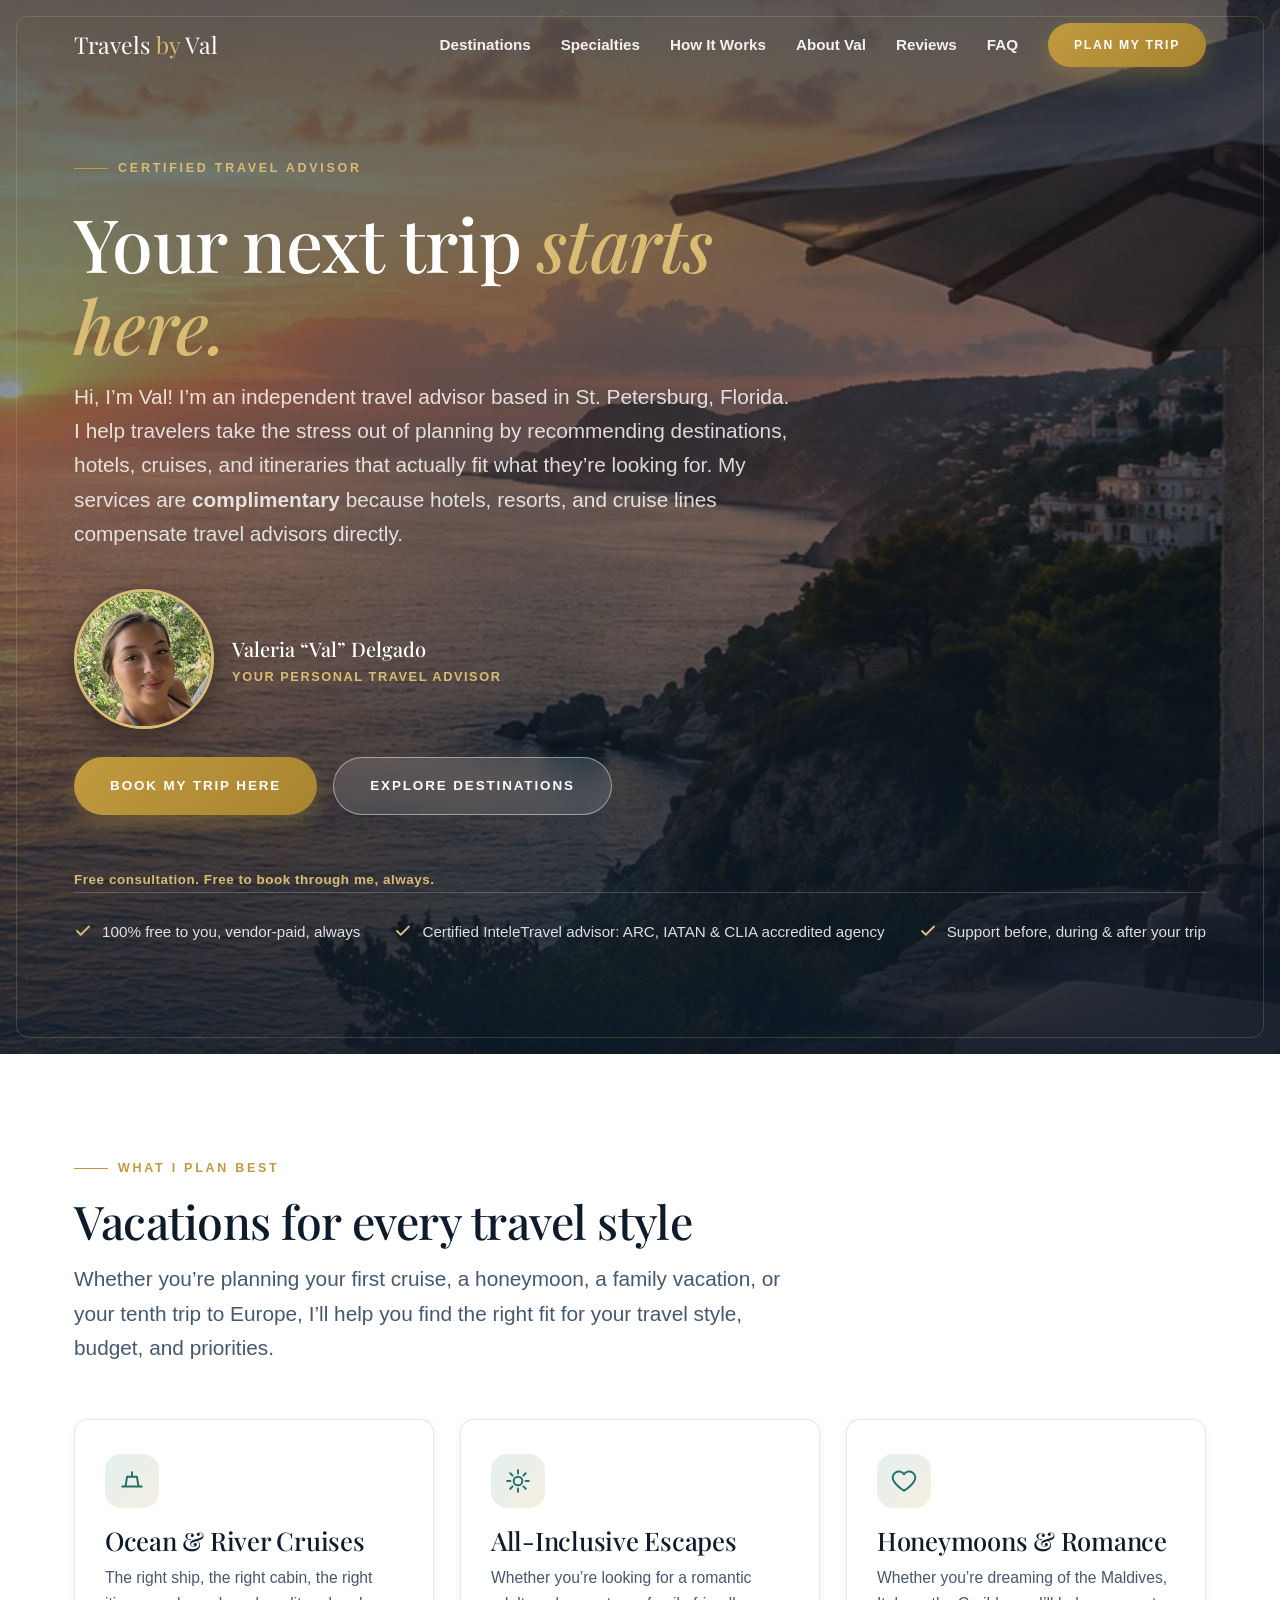
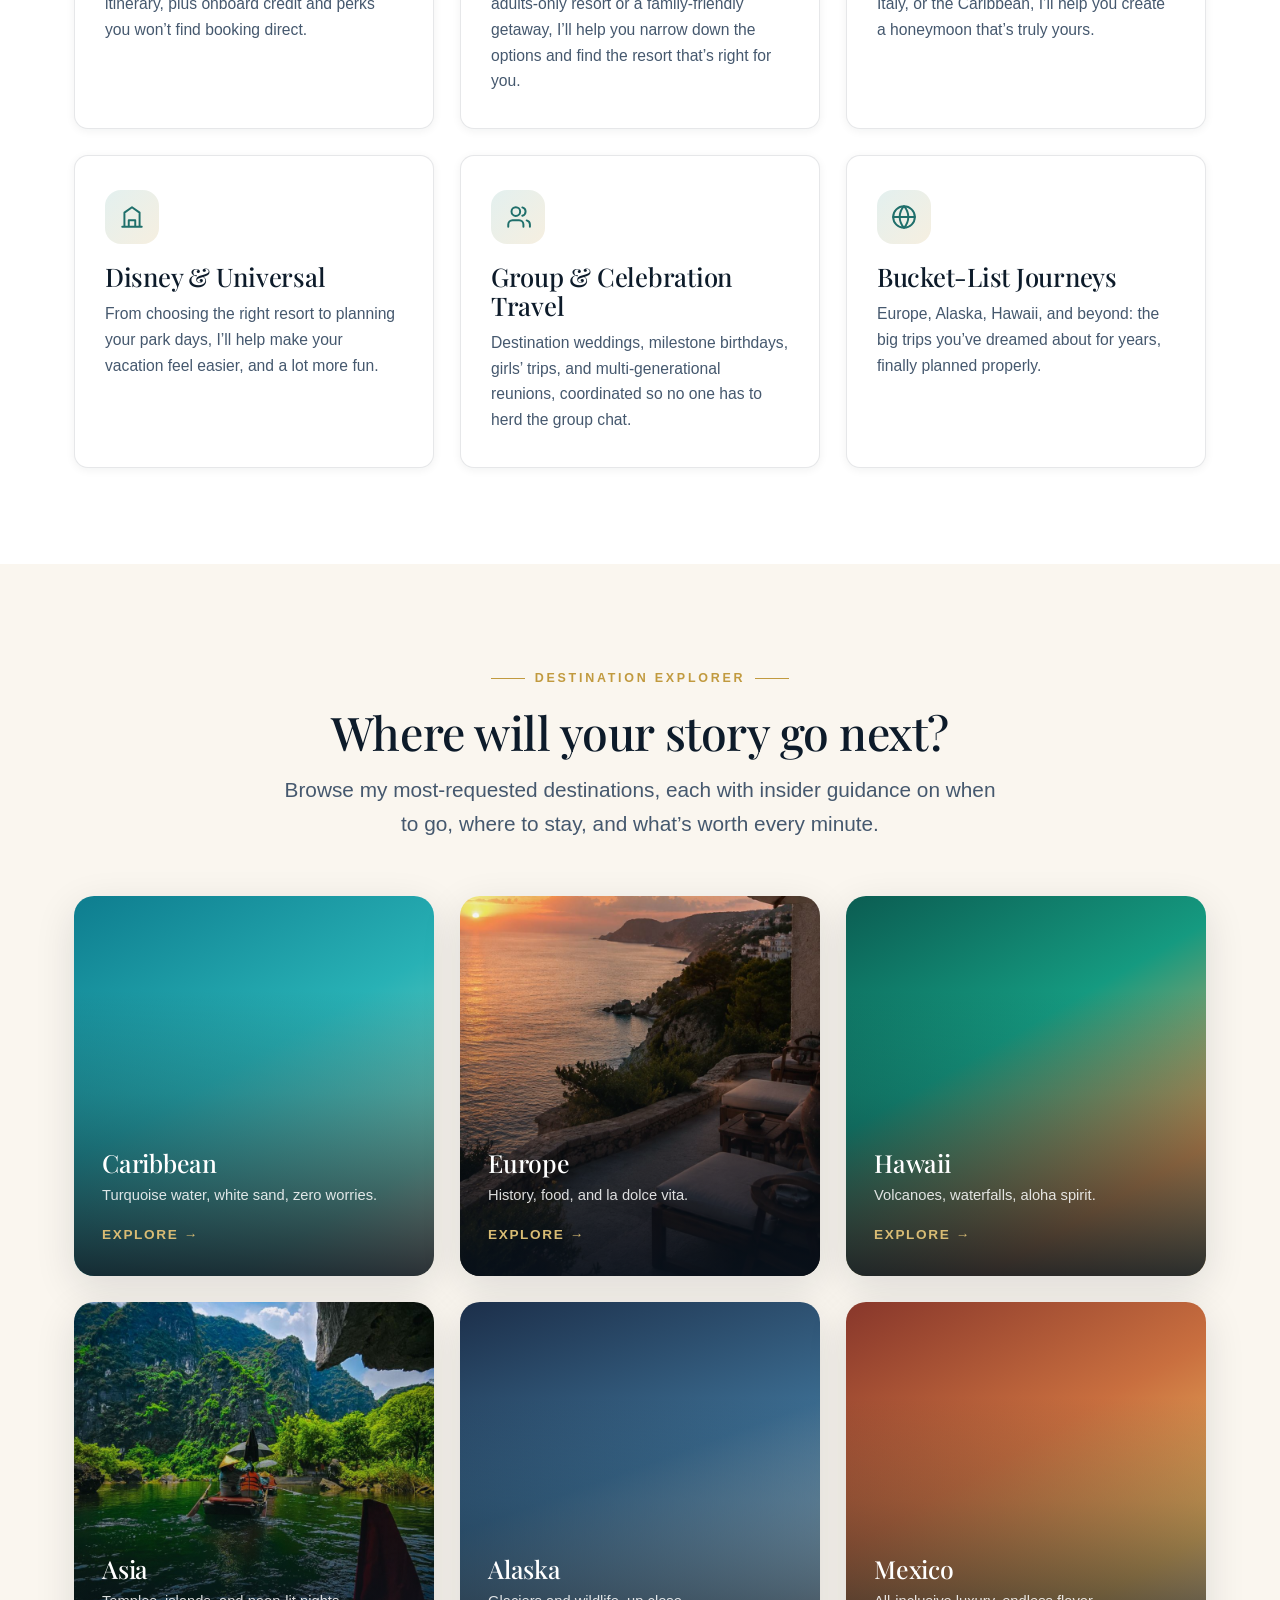
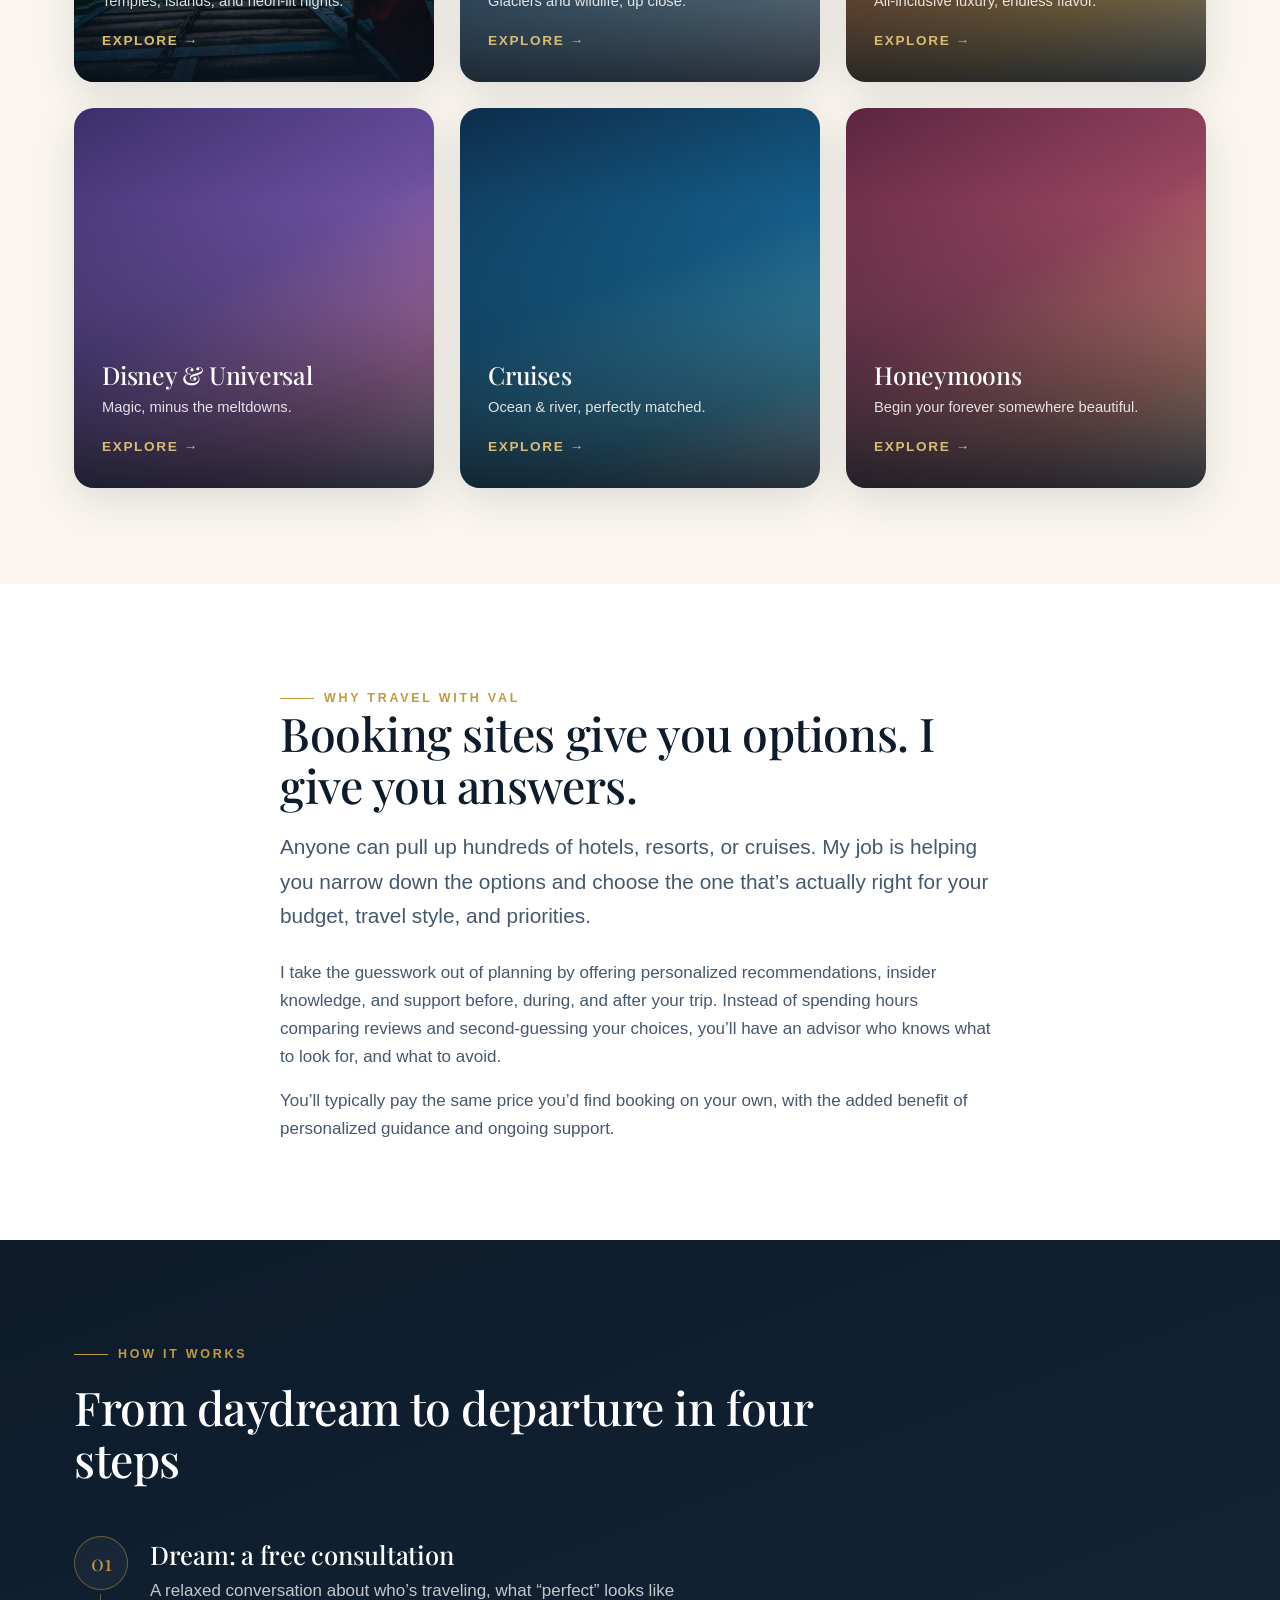
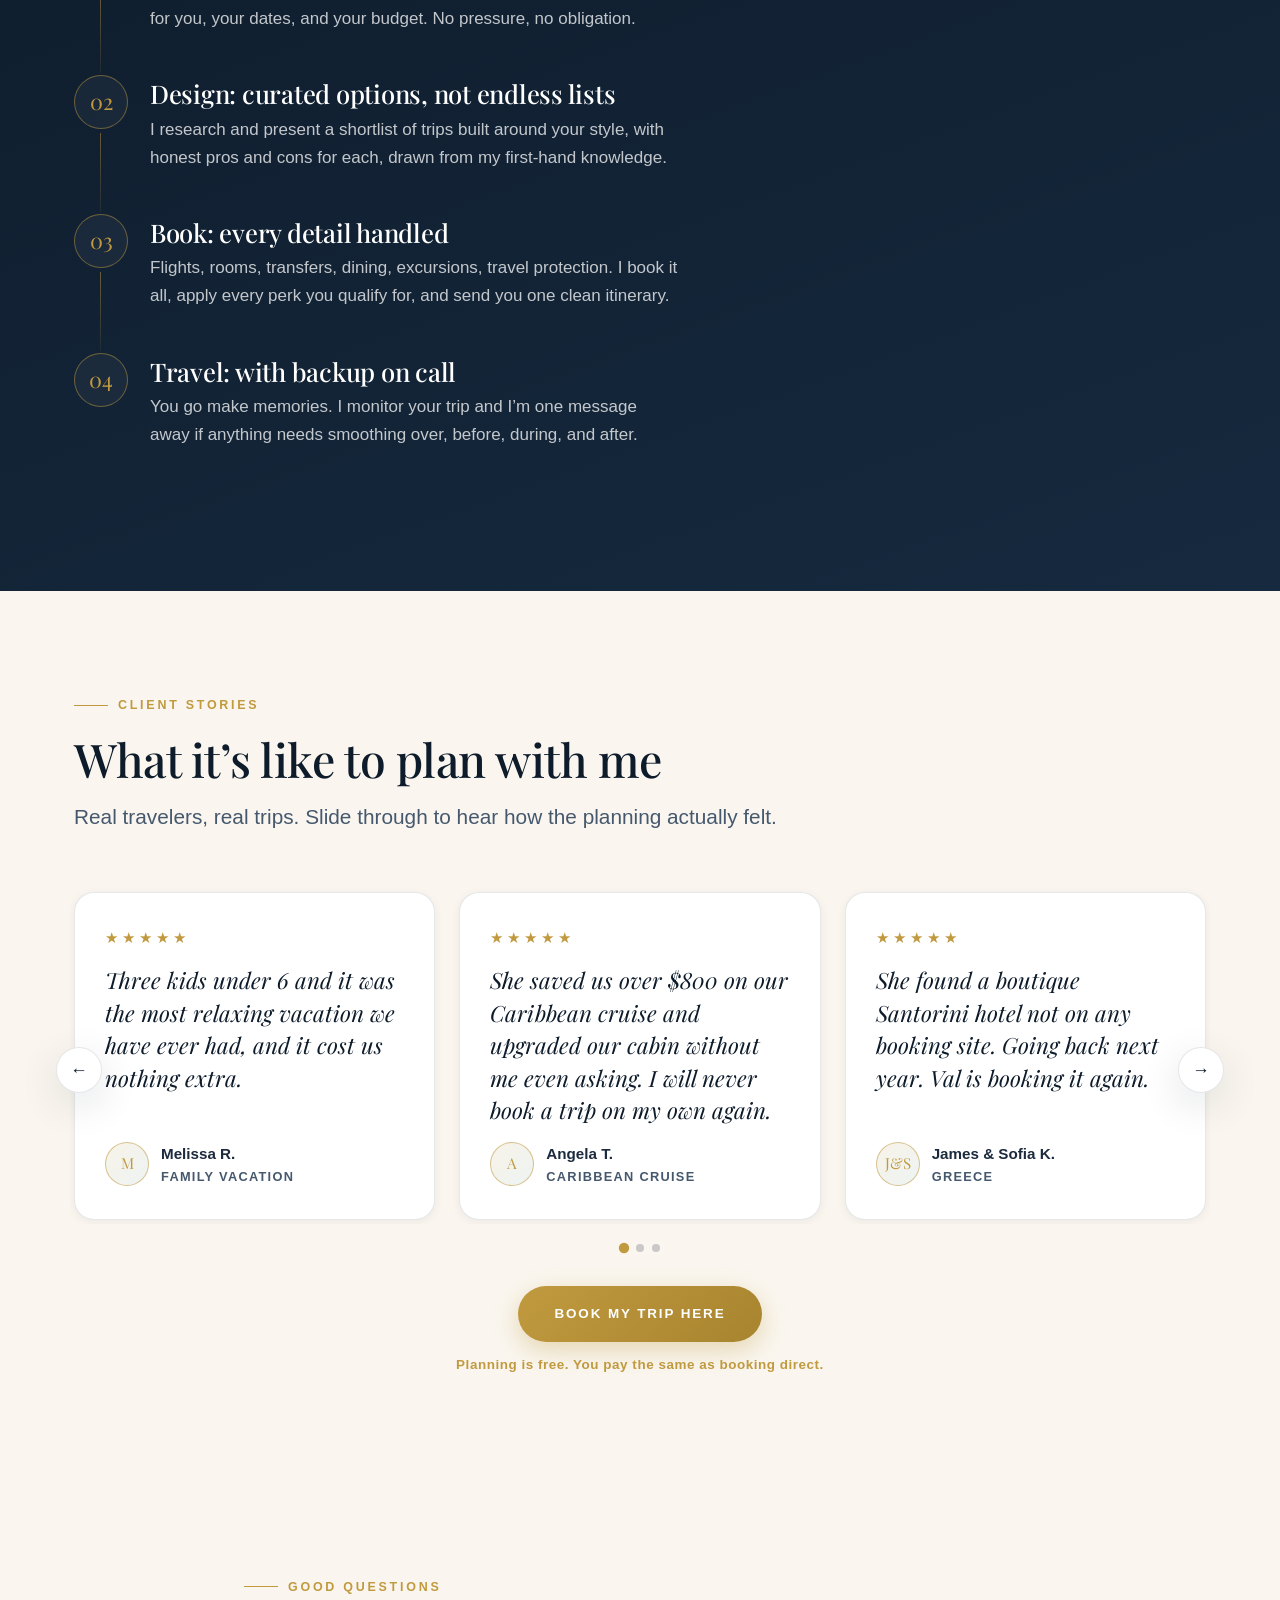
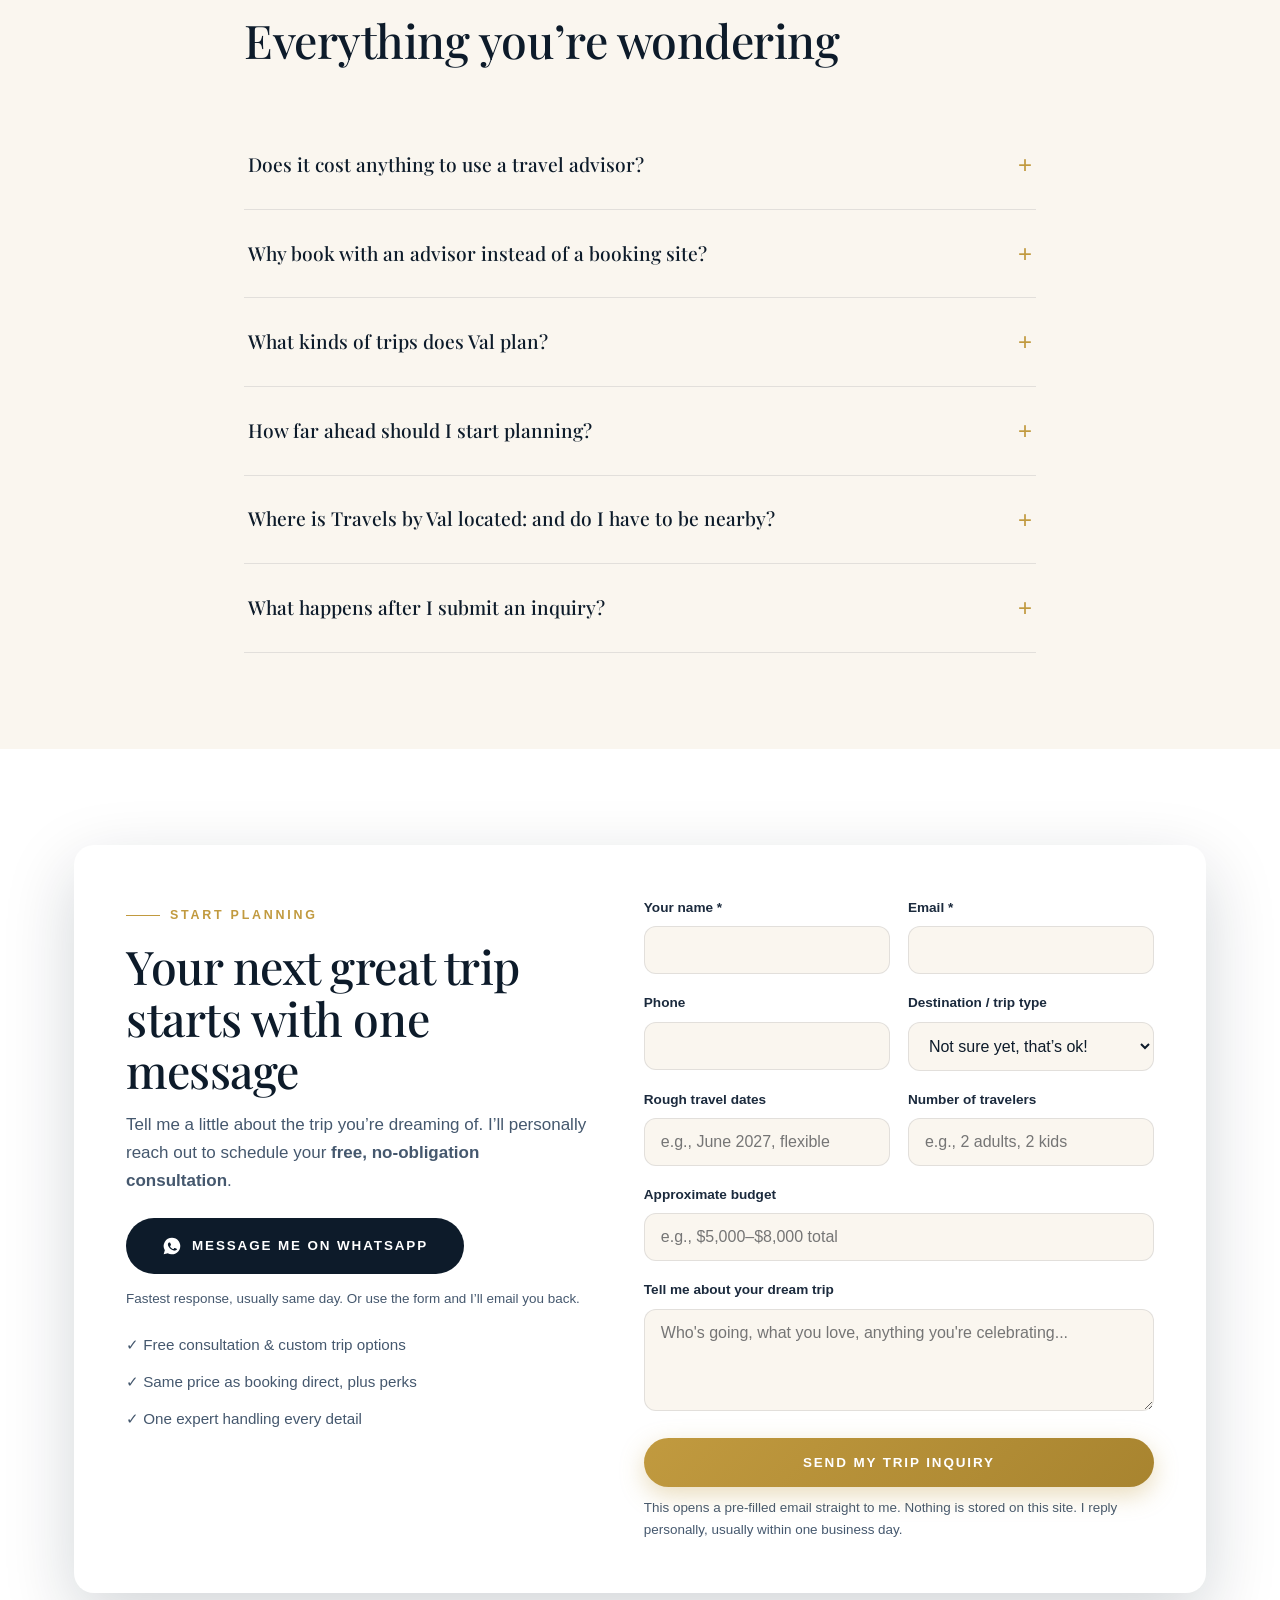
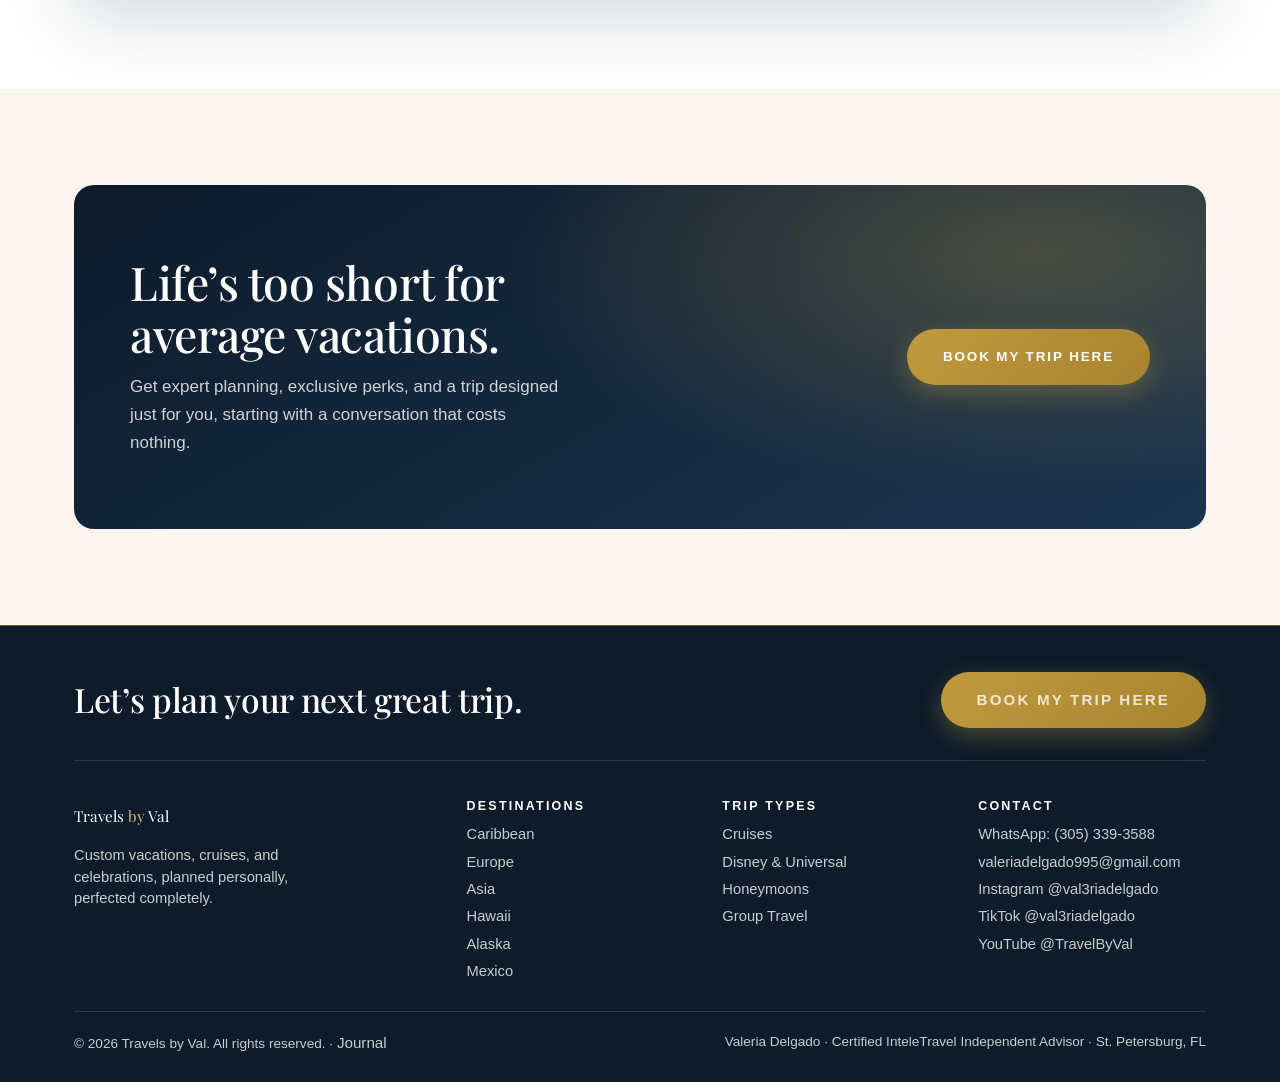
==== commit a115caf0: "Remove the sticky mobile CTA bar and the About-section consultation button - Sticky bar removed enti" ====
--- a/index.html
+++ b/index.html
@@ -23,7 +23,7 @@
 <link rel="preconnect" href="https://fonts.googleapis.com">
 <link rel="preconnect" href="https://fonts.gstatic.com" crossorigin>
 <link rel="stylesheet" href="https://fonts.googleapis.com/css2?family=Playfair+Display:ital,wght@0,400;0,500;0,600;1,400;1,500&display=swap">
-<link rel="stylesheet" href="/assets/style.css?v=25">
+<link rel="stylesheet" href="/assets/style.css?v=26">
 <link rel="icon" href="data:image/svg+xml,%3Csvg xmlns='http://www.w3.org/2000/svg' viewBox='0 0 100 100'%3E%3Ccircle cx='50' cy='50' r='46' fill='%230d1b2a'/%3E%3Ctext x='50' y='66' font-size='48' text-anchor='middle' fill='%23c19a3f' font-family='Georgia'%3EV%3C/text%3E%3C/svg%3E">
 <link rel="apple-touch-icon" href="/apple-touch-icon.png">
 
@@ -268,8 +268,7 @@
       <h2>Booking sites give you options. I give you answers.</h2>
       <p class="lede" style="margin:18px 0 26px;">Anyone can pull up hundreds of hotels, resorts, or cruises. My job is helping you narrow down the options and choose the one that&rsquo;s actually right for your budget, travel style, and priorities.</p>
       <p style="color:var(--ink-mute); margin-bottom:16px;">I take the guesswork out of planning by offering personalized recommendations, insider knowledge, and support before, during, and after your trip. Instead of spending hours comparing reviews and second-guessing your choices, you&rsquo;ll have an advisor who knows what to look for, and what to avoid.</p>
-      <p style="color:var(--ink-mute); margin-bottom:34px;">You&rsquo;ll typically pay the same price you&rsquo;d find booking on your own, with the added benefit of personalized guidance and ongoing support.</p>
-      <a class="btn btn-ink" href="#inquiry">Start Your Free Consultation</a>
+      <p style="color:var(--ink-mute); margin-bottom:0;">You&rsquo;ll typically pay the same price you&rsquo;d find booking on your own, with the added benefit of personalized guidance and ongoing support.</p>
     </div>
   </div>
 </section>
@@ -500,6 +499,6 @@
 
 <script>window.va=window.va||function(){(window.vaq=window.vaq||[]).push(arguments);};</script>
 <script src="/_vercel/insights/script.js" defer></script>
-<script src="/assets/site.js?v=25" defer></script>
+<script src="/assets/site.js?v=26" defer></script>
 </body>
 </html>
--- a/assets/style.css
+++ b/assets/style.css
@@ -383,19 +383,6 @@
 }
 .section .cta-note, .review-actions .cta-note { color: var(--gold); }
 
-/* Sticky mobile booking bar */
-.sticky-cta {
-  position: fixed; left: 0; right: 0; bottom: 0; z-index: 140;
-  display: none; padding: 10px 14px calc(10px + env(safe-area-inset-bottom));
-  background: rgba(13,27,42,.96); backdrop-filter: blur(10px);
-  border-top: 1px solid rgba(193,154,63,.45);
-  transform: translateY(110%); transition: transform .35s ease;
-}
-.sticky-cta.show { transform: none; }
-.sticky-cta .btn { width: 100%; min-height: 50px; }
-.sticky-cta small { display: block; text-align: center; margin-top: 5px; font-size: .72rem; color: rgba(255,255,255,.7); }
-@media (max-width: 820px) { .sticky-cta { display: block; } body.has-sticky-cta .to-top { bottom: 96px; } }
-
 /* ---------- Review slider ---------- */
 .slider { position: relative; }
 .slider-track {
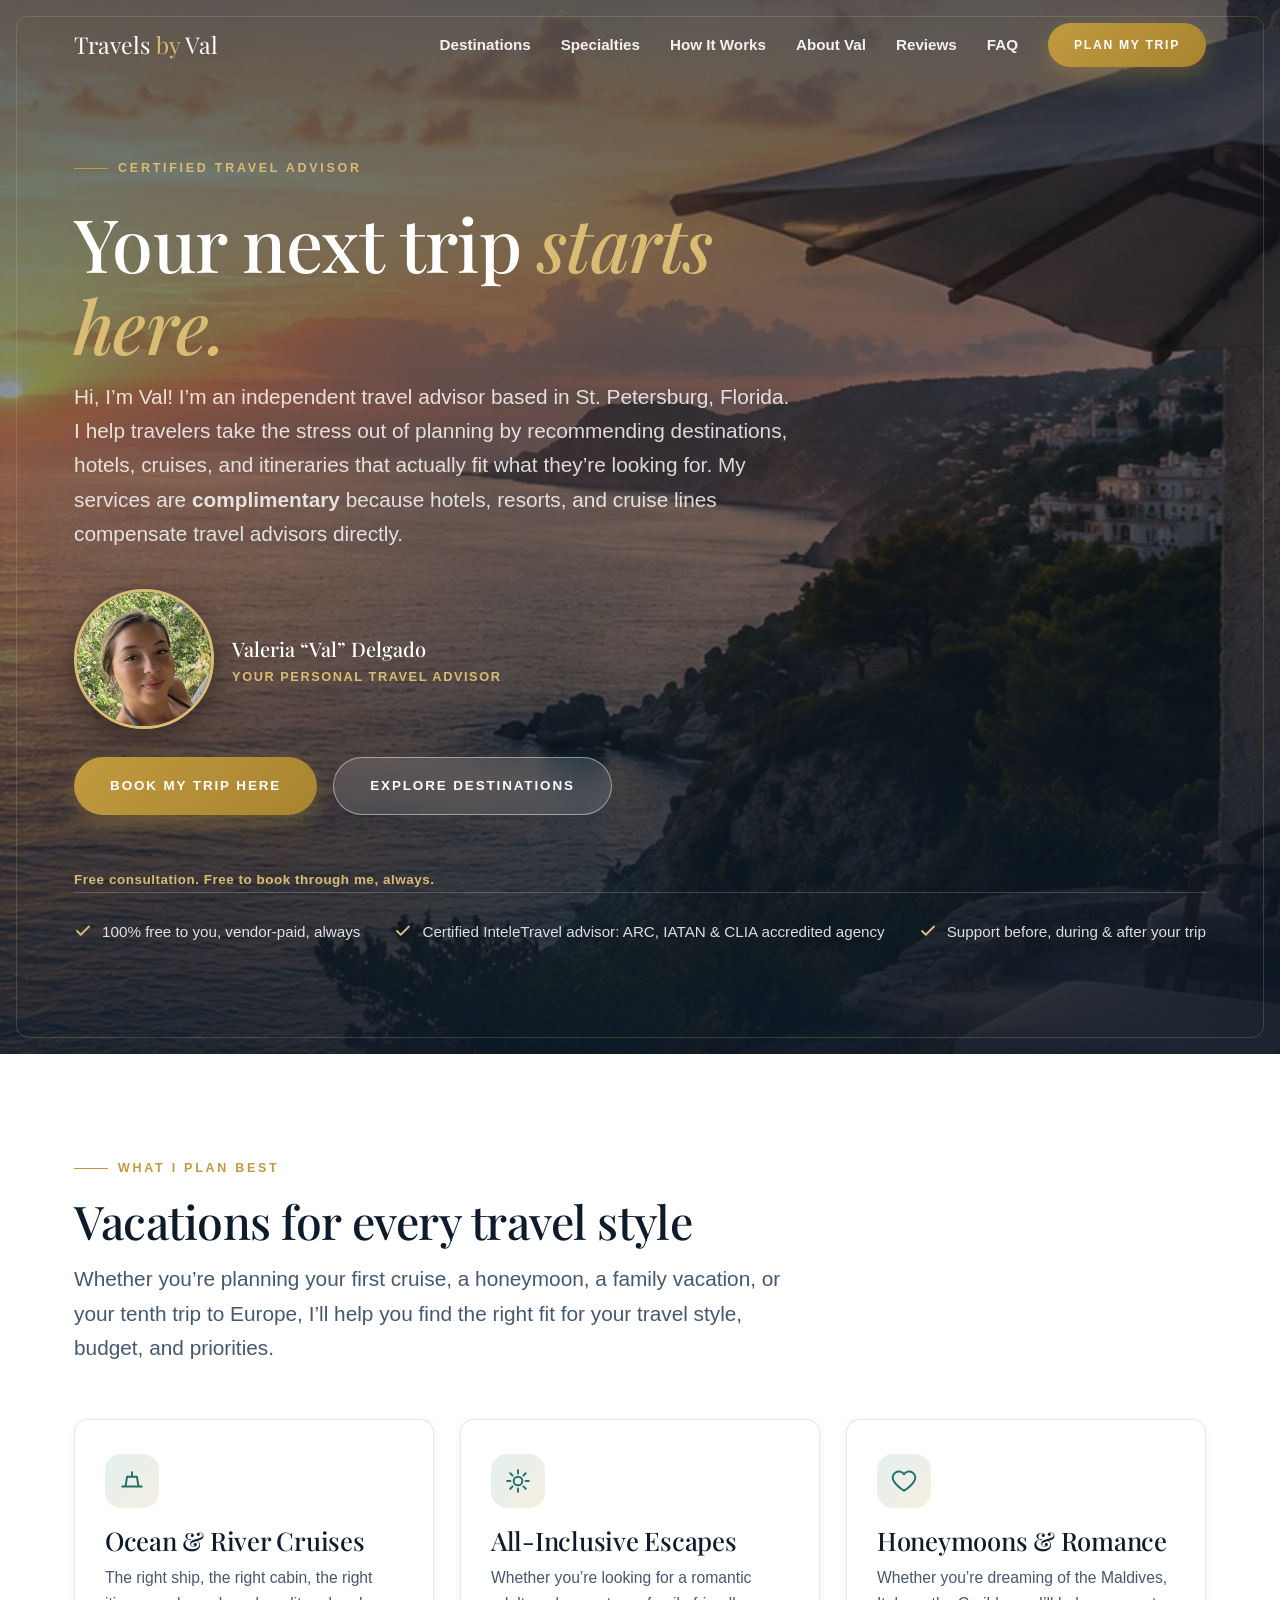
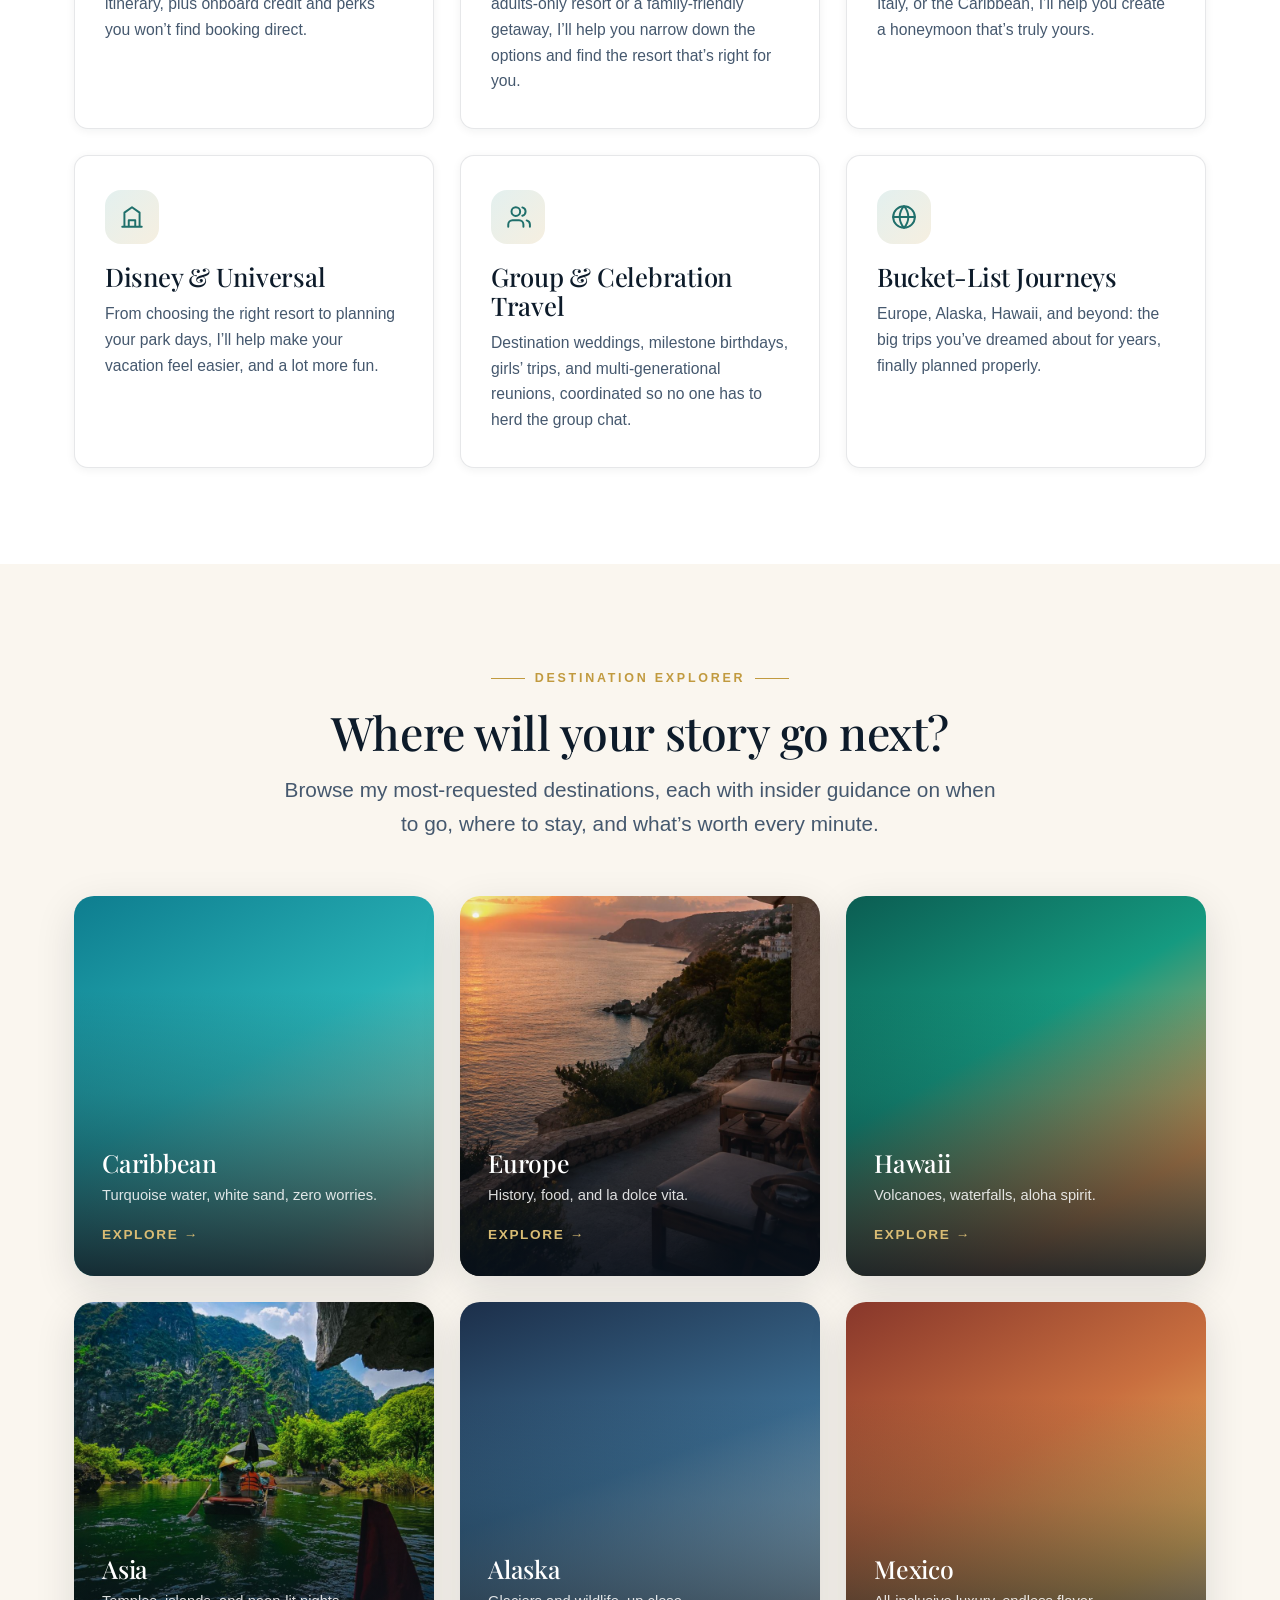
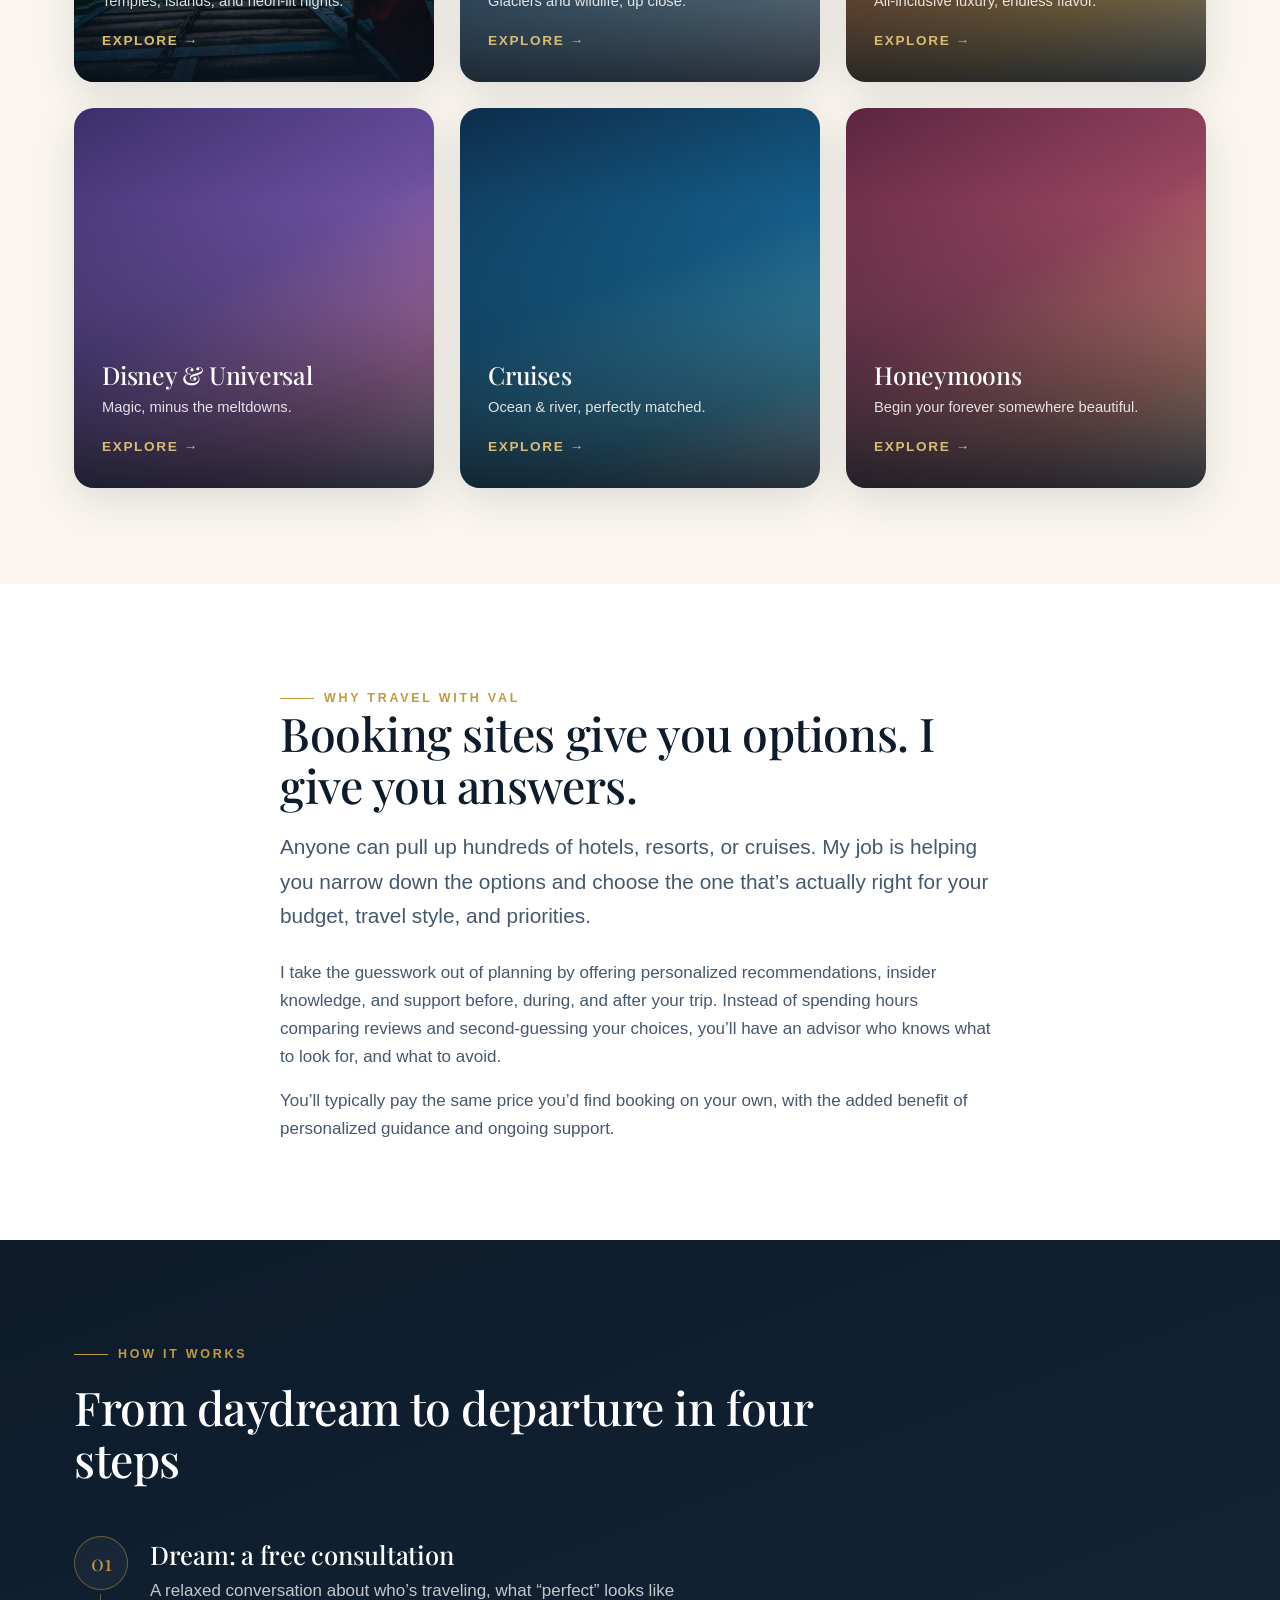
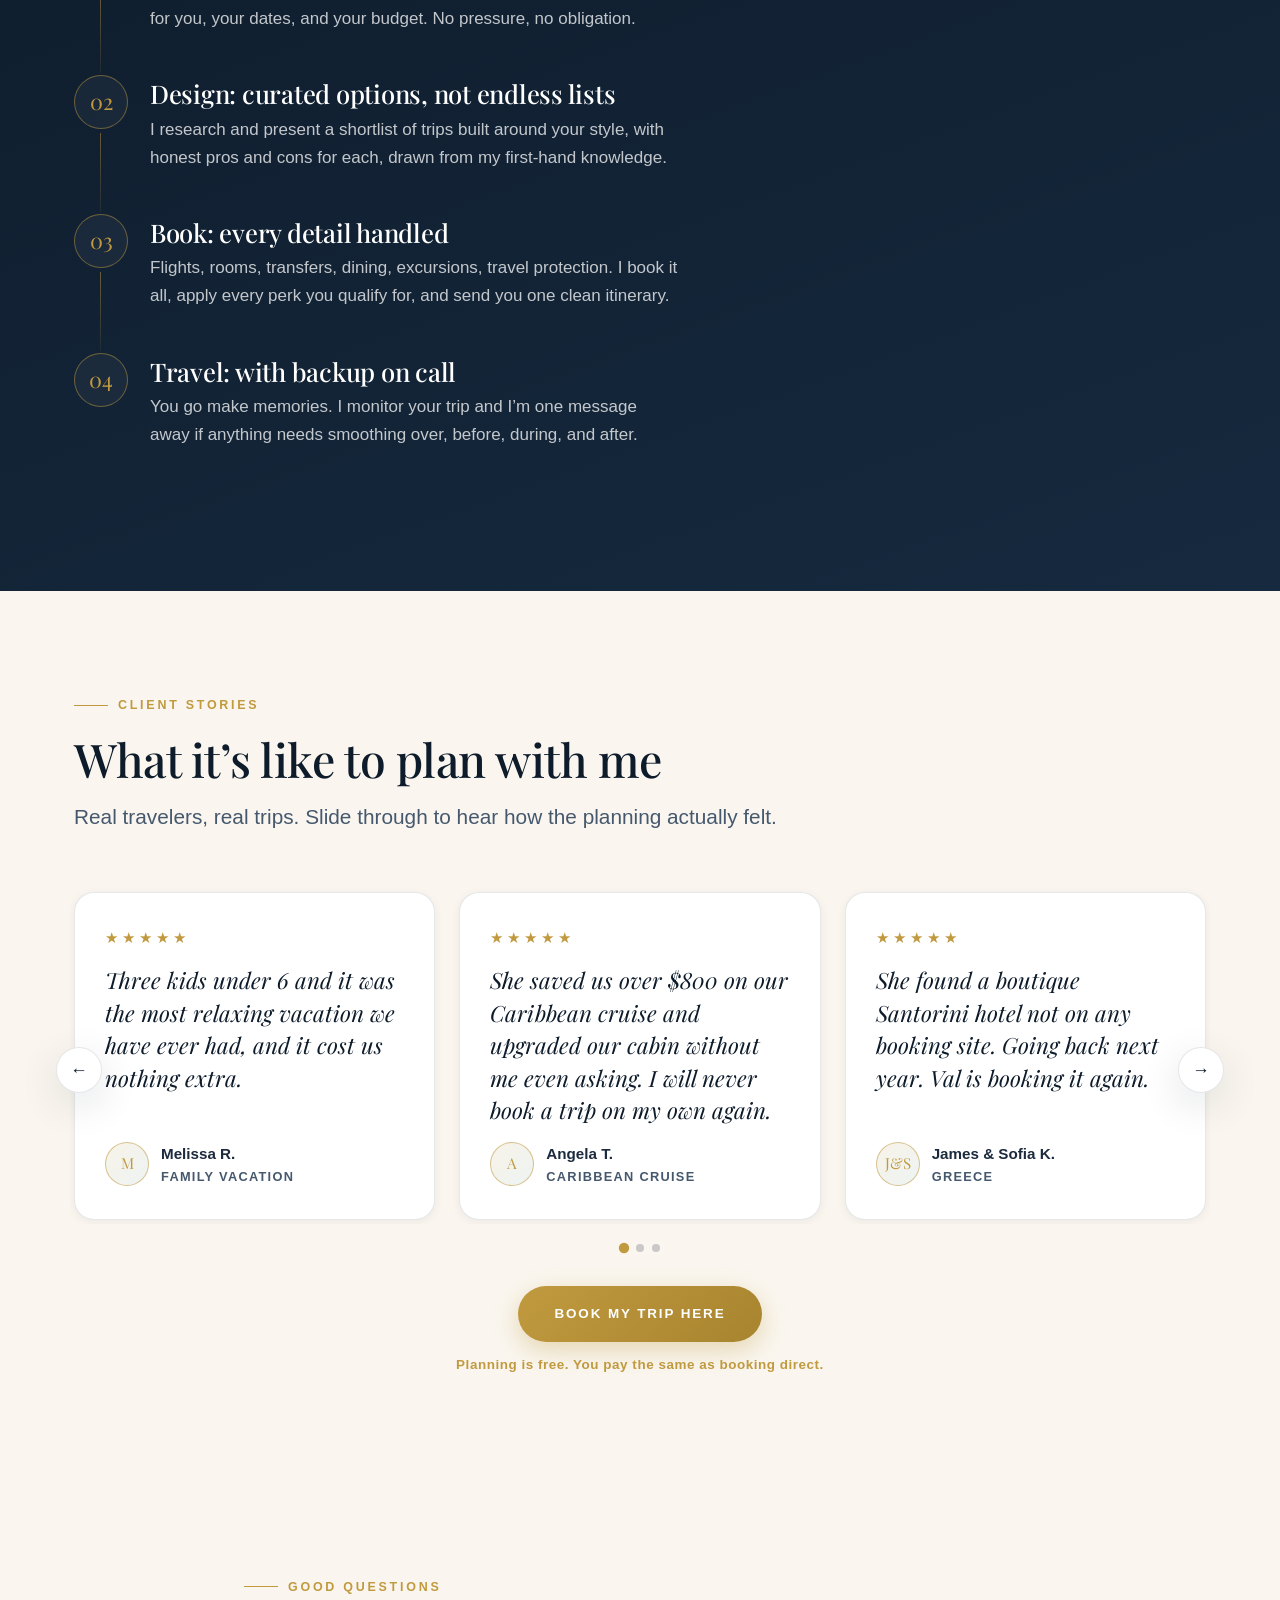
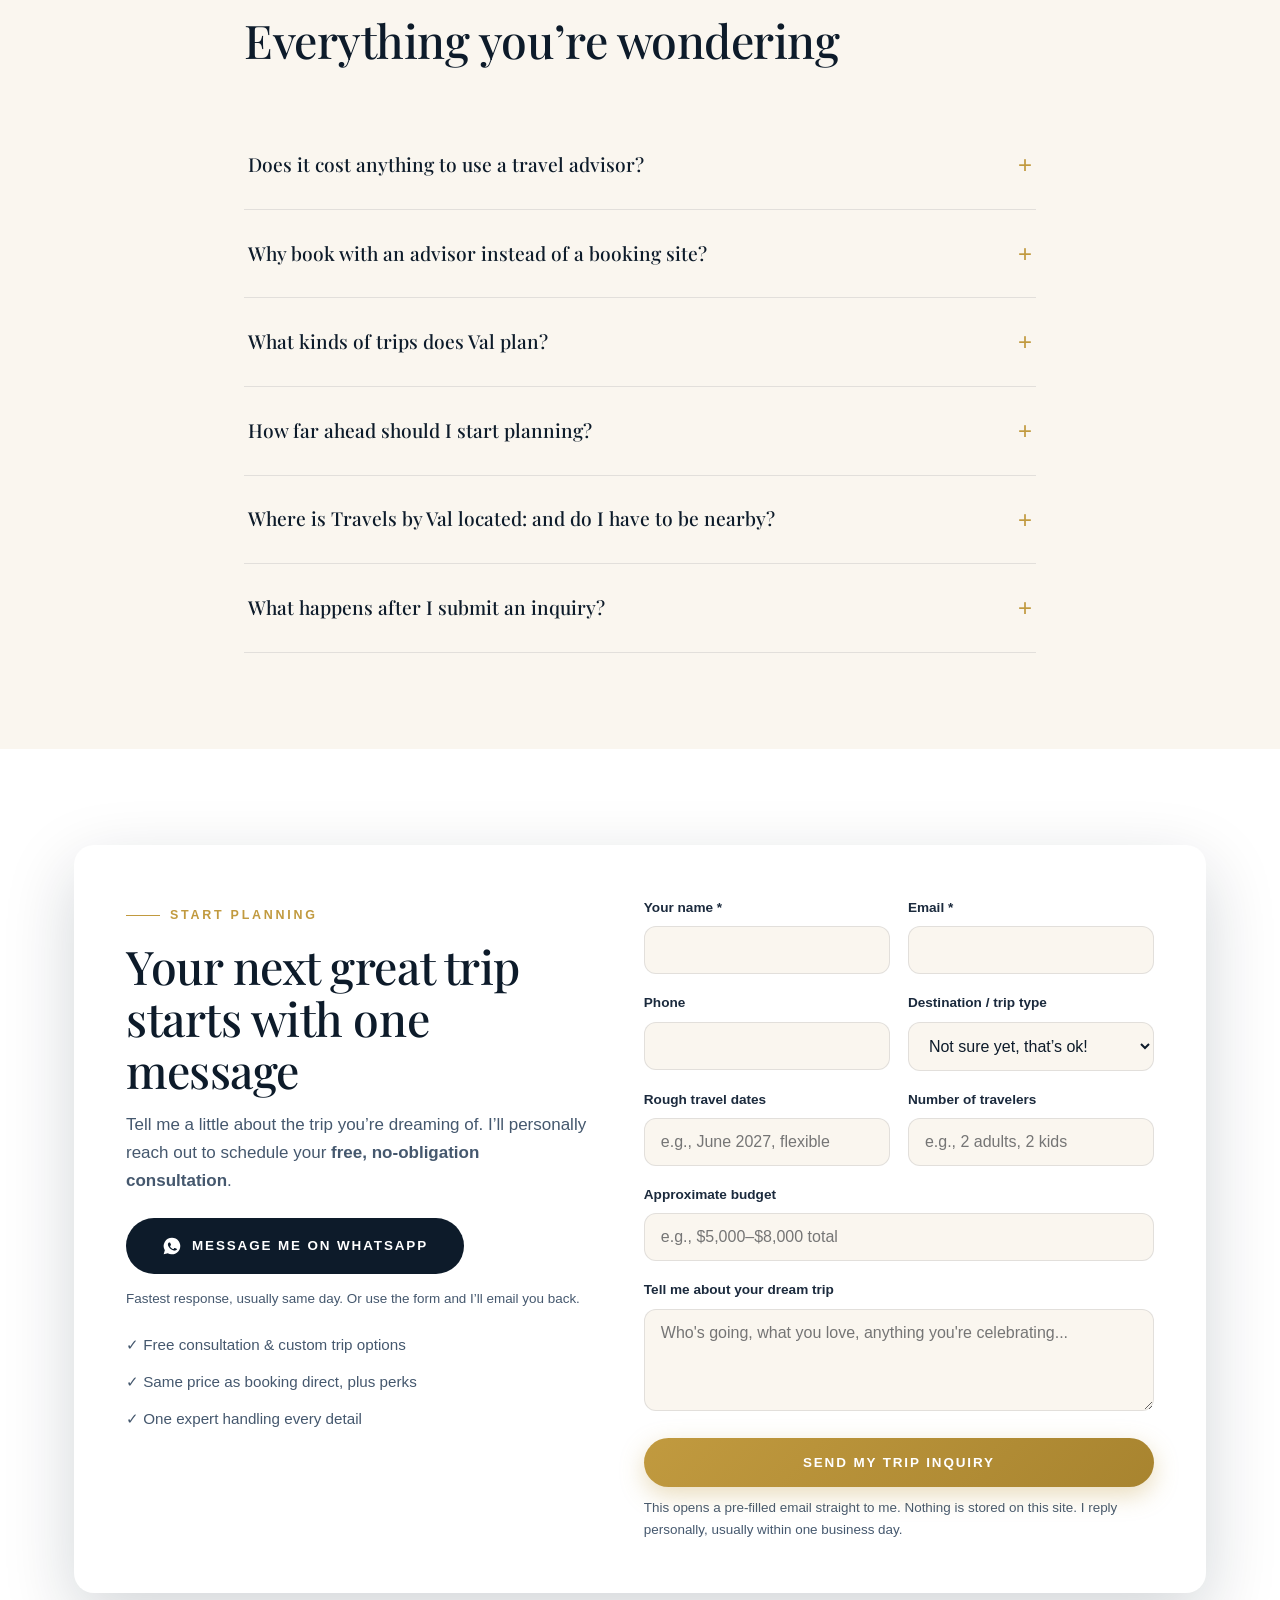
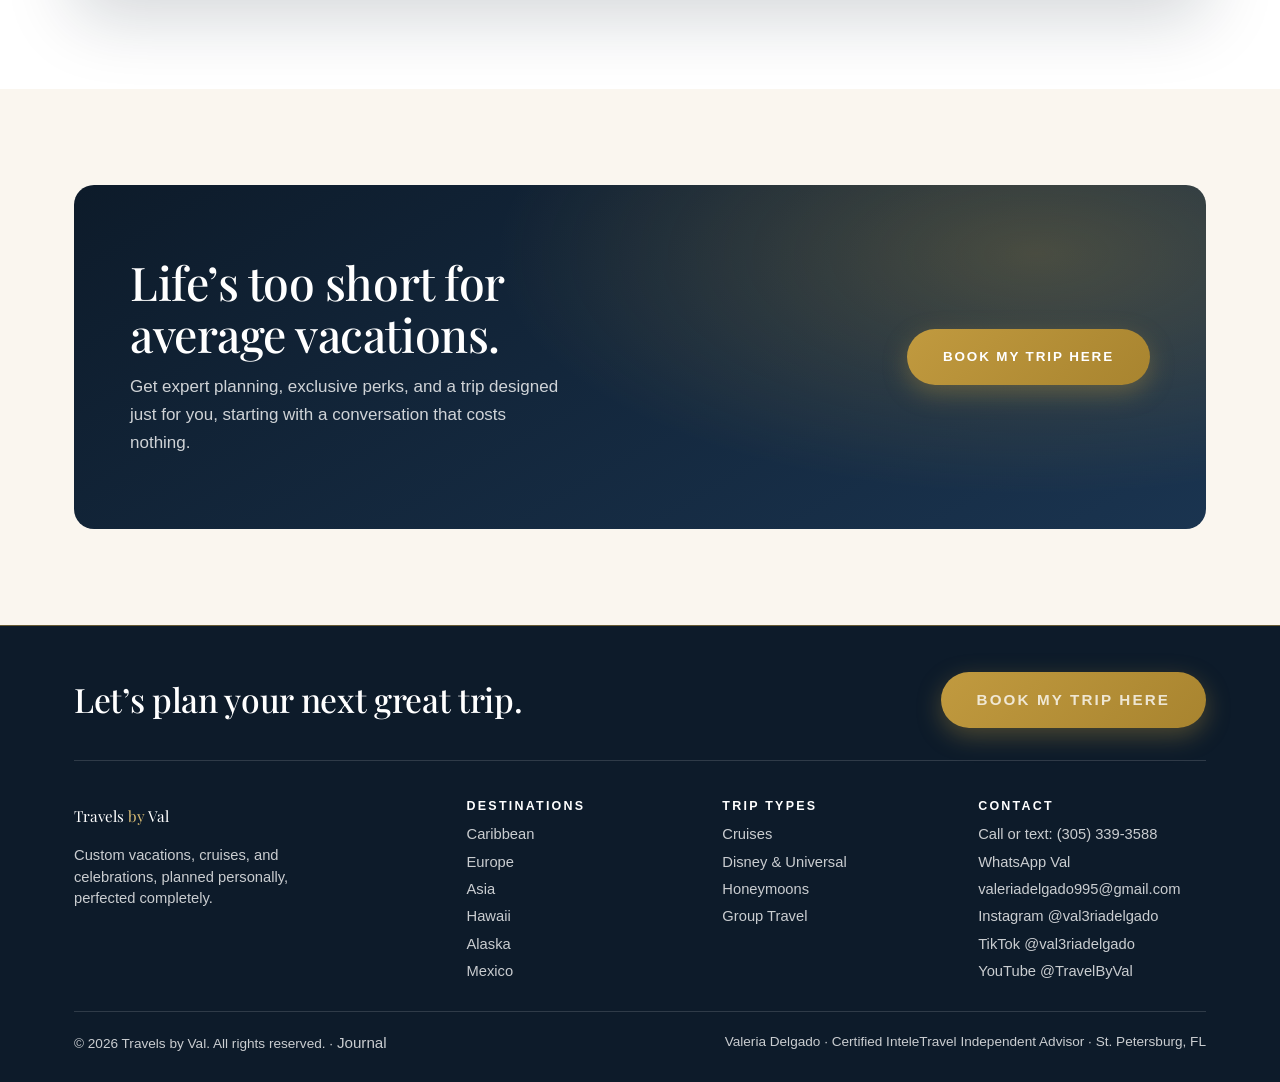
==== commit 1257215c: "Performance and lead-capture pass: async fonts, lazy tiles, click-to-call, form rescue, www redirect" ====
--- a/index.html
+++ b/index.html
@@ -22,8 +22,10 @@
 
 <link rel="preconnect" href="https://fonts.googleapis.com">
 <link rel="preconnect" href="https://fonts.gstatic.com" crossorigin>
-<link rel="stylesheet" href="https://fonts.googleapis.com/css2?family=Playfair+Display:ital,wght@0,400;0,500;0,600;1,400;1,500&display=swap">
-<link rel="stylesheet" href="/assets/style.css?v=26">
+<link rel="stylesheet" href="https://fonts.googleapis.com/css2?family=Playfair+Display:ital,wght@0,400;0,500;0,600;1,400;1,500&display=swap" media="print" onload="this.media='all'">
+<noscript><link rel="stylesheet" href="https://fonts.googleapis.com/css2?family=Playfair+Display:ital,wght@0,400;0,500;0,600;1,400;1,500&display=swap"></noscript>
+<noscript><style>.dest-tile{background-image:var(--tile-photo),var(--tile-grad)!important}</style></noscript>
+<link rel="stylesheet" href="/assets/style.css?v=27">
 <link rel="icon" href="data:image/svg+xml,%3Csvg xmlns='http://www.w3.org/2000/svg' viewBox='0 0 100 100'%3E%3Ccircle cx='50' cy='50' r='46' fill='%230d1b2a'/%3E%3Ctext x='50' y='66' font-size='48' text-anchor='middle' fill='%23c19a3f' font-family='Georgia'%3EV%3C/text%3E%3C/svg%3E">
 <link rel="apple-touch-icon" href="/apple-touch-icon.png">
 
@@ -482,7 +484,8 @@
       <div>
         <h4>Contact</h4>
         <ul>
-          <li><a href="https://wa.me/13053393588?text=Hi%20Val!">WhatsApp: (305) 339-3588</a></li>
+          <li><a href="tel:+13053393588">Call or text: (305) 339-3588</a></li>
+          <li><a href="https://wa.me/13053393588?text=Hi%20Val!">WhatsApp Val</a></li>
           <li><a href="mailto:valeriadelgado995@gmail.com">valeriadelgado995@gmail.com</a></li>
           <li><a href="https://www.instagram.com/val3riadelgado" rel="noopener" target="_blank">Instagram @val3riadelgado</a></li>
           <li><a href="https://www.tiktok.com/@val3riadelgado" rel="noopener" target="_blank">TikTok @val3riadelgado</a></li>
@@ -499,6 +502,6 @@
 
 <script>window.va=window.va||function(){(window.vaq=window.vaq||[]).push(arguments);};</script>
 <script src="/_vercel/insights/script.js" defer></script>
-<script src="/assets/site.js?v=26" defer></script>
+<script src="/assets/site.js?v=27" defer></script>
 </body>
 </html>
--- a/assets/style.css
+++ b/assets/style.css
@@ -279,28 +279,31 @@
 #destinations .dest-tile { min-height: 380px; }
 
 /* Gradient art fallbacks — real photos layer on top when present */
-.g-caribbean { background-image: linear-gradient(150deg,#0e7d8f 0%,#28b1b5 45%,#7fd6c2 80%,#f3e8c9 100%); }
-.g-europe    { background-image: linear-gradient(155deg,#3a3f63 0%,#6f6289 45%,#c98a6d 78%,#f0cfa0 100%); }
-.g-hawaii    { background-image: linear-gradient(150deg,#0b5d52 0%,#159a80 40%,#f2a65a 78%,#f7d488 100%); }
-.g-alaska    { background-image: linear-gradient(160deg,#1c2f4a 0%,#3b6b8f 45%,#9fc4d8 80%,#eef5f8 100%); }
-.g-mexico    { background-image: linear-gradient(150deg,#88372b 0%,#c96f3f 42%,#eeb960 75%,#f9e6bd 100%); }
-.g-disney    { background-image: linear-gradient(150deg,#3b2f6b 0%,#6b4f9e 45%,#c77bb4 78%,#f5cfe0 100%); }
-.g-cruise    { background-image: linear-gradient(160deg,#0d2c4a 0%,#155e8a 45%,#4aa6c4 78%,#d7ecf3 100%); }
-.g-honeymoon { background-image: linear-gradient(150deg,#5c2540 0%,#96455f 45%,#d98a76 78%,#f7d9bd 100%); }
-.g-asia      { background-image: linear-gradient(150deg,#3b1f3f 0%,#7a3b5e 45%,#e0793f 78%,#f6d9a0 100%); }
+.g-caribbean { --tile-grad: linear-gradient(150deg,#0e7d8f 0%,#28b1b5 45%,#7fd6c2 80%,#f3e8c9 100%); background-image: var(--tile-grad); }
+.g-europe { --tile-grad: linear-gradient(155deg,#3a3f63 0%,#6f6289 45%,#c98a6d 78%,#f0cfa0 100%); background-image: var(--tile-grad); }
+.g-hawaii { --tile-grad: linear-gradient(150deg,#0b5d52 0%,#159a80 40%,#f2a65a 78%,#f7d488 100%); background-image: var(--tile-grad); }
+.g-alaska { --tile-grad: linear-gradient(160deg,#1c2f4a 0%,#3b6b8f 45%,#9fc4d8 80%,#eef5f8 100%); background-image: var(--tile-grad); }
+.g-mexico { --tile-grad: linear-gradient(150deg,#88372b 0%,#c96f3f 42%,#eeb960 75%,#f9e6bd 100%); background-image: var(--tile-grad); }
+.g-disney { --tile-grad: linear-gradient(150deg,#3b2f6b 0%,#6b4f9e 45%,#c77bb4 78%,#f5cfe0 100%); background-image: var(--tile-grad); }
+.g-cruise { --tile-grad: linear-gradient(160deg,#0d2c4a 0%,#155e8a 45%,#4aa6c4 78%,#d7ecf3 100%); background-image: var(--tile-grad); }
+.g-honeymoon { --tile-grad: linear-gradient(150deg,#5c2540 0%,#96455f 45%,#d98a76 78%,#f7d9bd 100%); background-image: var(--tile-grad); }
+.g-asia { --tile-grad: linear-gradient(150deg,#3b1f3f 0%,#7a3b5e 45%,#e0793f 78%,#f6d9a0 100%); background-image: var(--tile-grad); }
 .photo-layer { position: absolute; inset: 0; width: 100%; height: 100%; object-fit: cover; }
 
 /* Destination tile photography — served via /img/dest/ rewrites;
    the gradient beneath each remains the automatic fallback. */
-.dest-tile.g-caribbean { background-image: url("/img/dest/caribbean.jpg"), linear-gradient(150deg,#0e7d8f 0%,#28b1b5 45%,#7fd6c2 80%,#f3e8c9 100%); }
-.dest-tile.g-europe    { background-image: url("/img/dest/europe.jpg"), linear-gradient(155deg,#3a3f63 0%,#6f6289 45%,#c98a6d 78%,#f0cfa0 100%); }
-.dest-tile.g-hawaii    { background-image: url("/img/dest/hawaii.jpg"), linear-gradient(150deg,#0b5d52 0%,#159a80 40%,#f2a65a 78%,#f7d488 100%); }
-.dest-tile.g-alaska    { background-image: url("/img/dest/alaska.jpg"), linear-gradient(160deg,#1c2f4a 0%,#3b6b8f 45%,#9fc4d8 80%,#eef5f8 100%); }
-.dest-tile.g-mexico    { background-image: url("/img/dest/mexico.jpg"), linear-gradient(150deg,#88372b 0%,#c96f3f 42%,#eeb960 75%,#f9e6bd 100%); }
-.dest-tile.g-disney    { background-image: url("/img/dest/disney.jpg"), linear-gradient(150deg,#3b2f6b 0%,#6b4f9e 45%,#c77bb4 78%,#f5cfe0 100%); }
-.dest-tile.g-cruise    { background-image: url("/img/dest/cruises.jpg"), linear-gradient(160deg,#0d2c4a 0%,#155e8a 45%,#4aa6c4 78%,#d7ecf3 100%); }
-.dest-tile.g-honeymoon { background-image: url("/img/dest/honeymoons.jpg"), linear-gradient(150deg,#5c2540 0%,#96455f 45%,#d98a76 78%,#f7d9bd 100%); }
-.dest-tile.g-asia      { background-image: url("/img/dest/asia.jpg"), linear-gradient(150deg,#3b1f3f 0%,#7a3b5e 45%,#e0793f 78%,#f6d9a0 100%); }
+/* Tile photos load only as tiles approach the viewport (site.js adds .photo).
+   The gradient underneath is always painted, so tiles never appear empty. */
+.dest-tile.photo { background-image: var(--tile-photo), var(--tile-grad); }
+.dest-tile.g-caribbean { --tile-photo: url("/img/dest/caribbean.jpg"); }
+.dest-tile.g-europe { --tile-photo: url("/img/dest/europe.jpg"); }
+.dest-tile.g-hawaii { --tile-photo: url("/img/dest/hawaii.jpg"); }
+.dest-tile.g-alaska { --tile-photo: url("/img/dest/alaska.jpg"); }
+.dest-tile.g-mexico { --tile-photo: url("/img/dest/mexico.jpg"); }
+.dest-tile.g-disney { --tile-photo: url("/img/dest/disney.jpg"); }
+.dest-tile.g-cruise { --tile-photo: url("/img/dest/cruises.jpg"); }
+.dest-tile.g-honeymoon { --tile-photo: url("/img/dest/honeymoons.jpg"); }
+.dest-tile.g-asia { --tile-photo: url("/img/dest/asia.jpg"); }
 
 
 /* ---------- Process timeline ---------- */
@@ -440,6 +443,16 @@
   .slider-arrow { display: none; }
   .review { padding: 26px 22px; }
 }
+
+.form-rescue {
+  margin-top: 16px; padding: 16px 18px;
+  border: 1px solid var(--line); border-radius: var(--radius);
+  background: var(--lagoon-soft);
+}
+.form-rescue p { font-size: .92rem; margin-bottom: 10px; }
+.form-rescue-actions { display: flex; flex-wrap: wrap; gap: 10px; margin-bottom: 8px; }
+.form-rescue .btn { flex: 1 1 190px; padding: 13px 20px; min-height: 44px; font-size: .74rem; }
+.form-rescue .form-note { margin: 0; }
 
 /* ---------- Footer ---------- */
 .site-footer { background: var(--ink); color: rgba(255,255,255,.78); padding: 46px 0 24px; border-top: 1px solid rgba(193,154,63,.5); line-height: 1.45; }
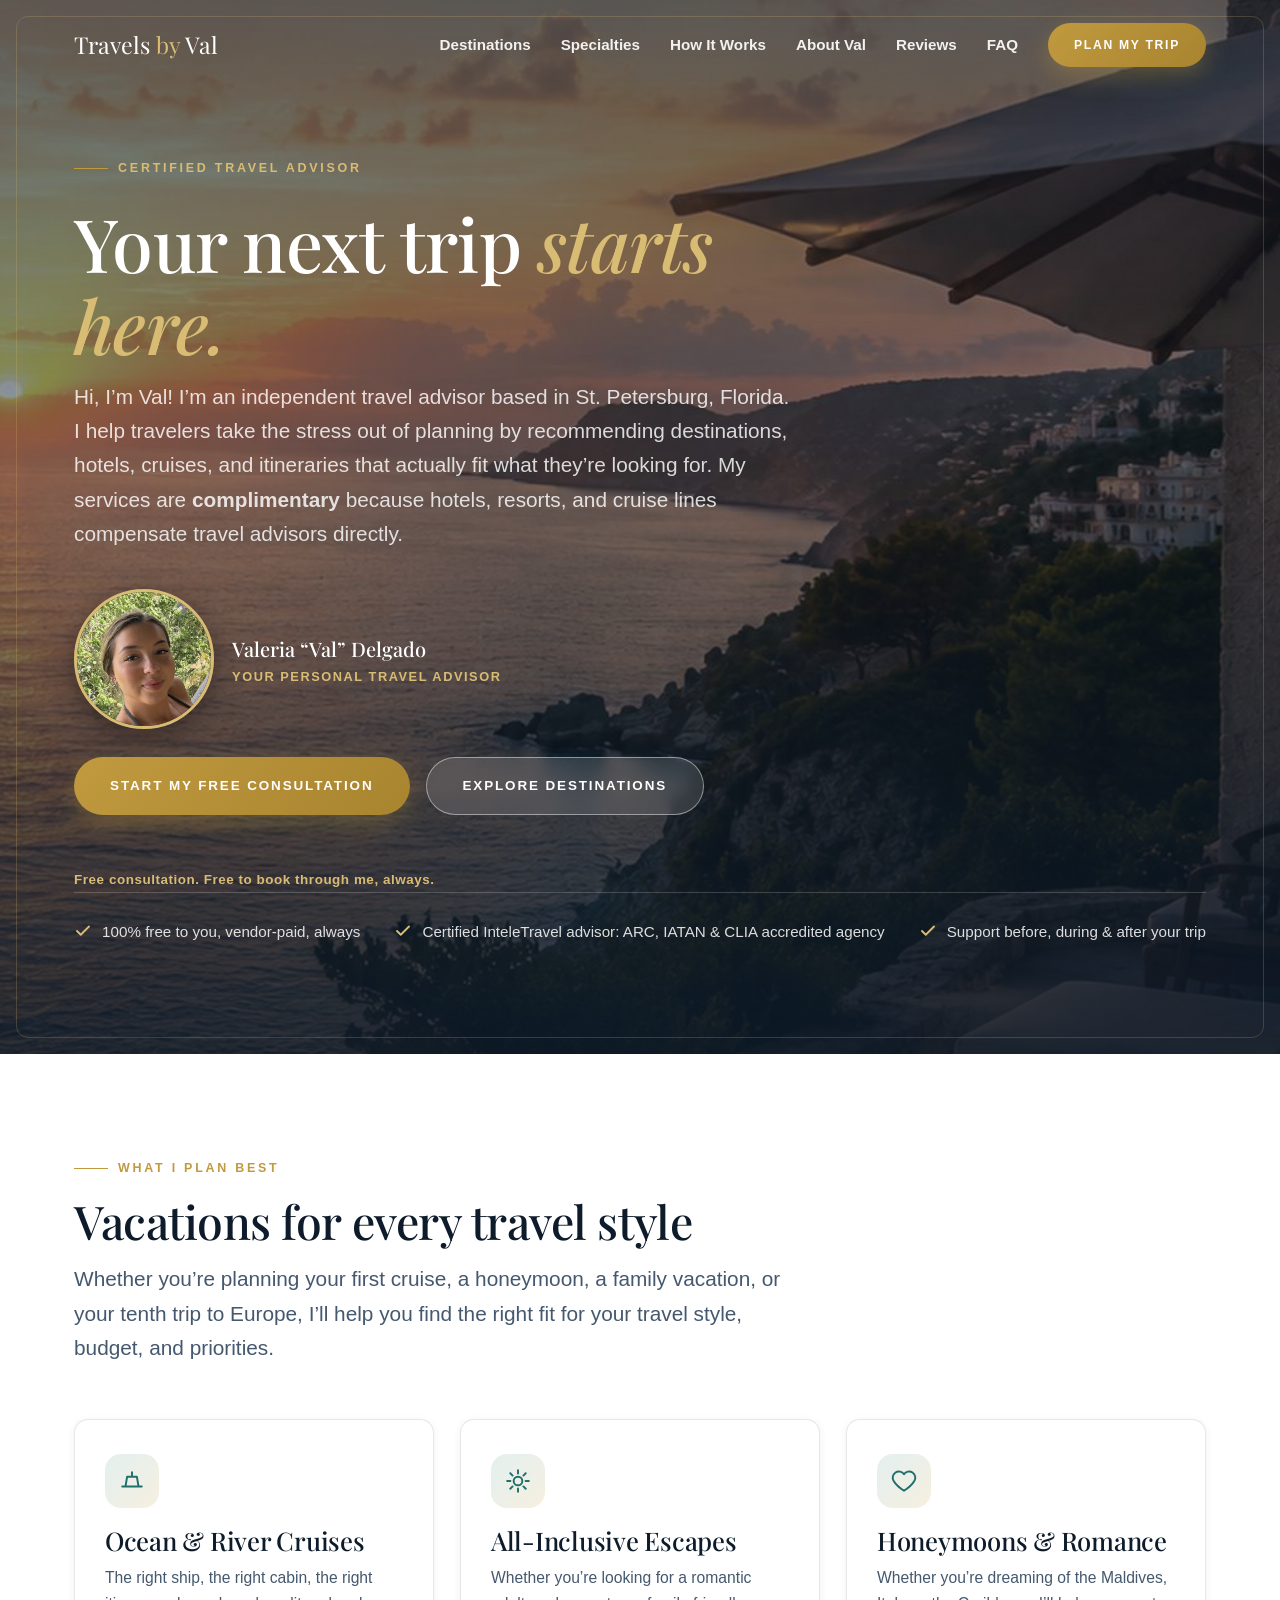
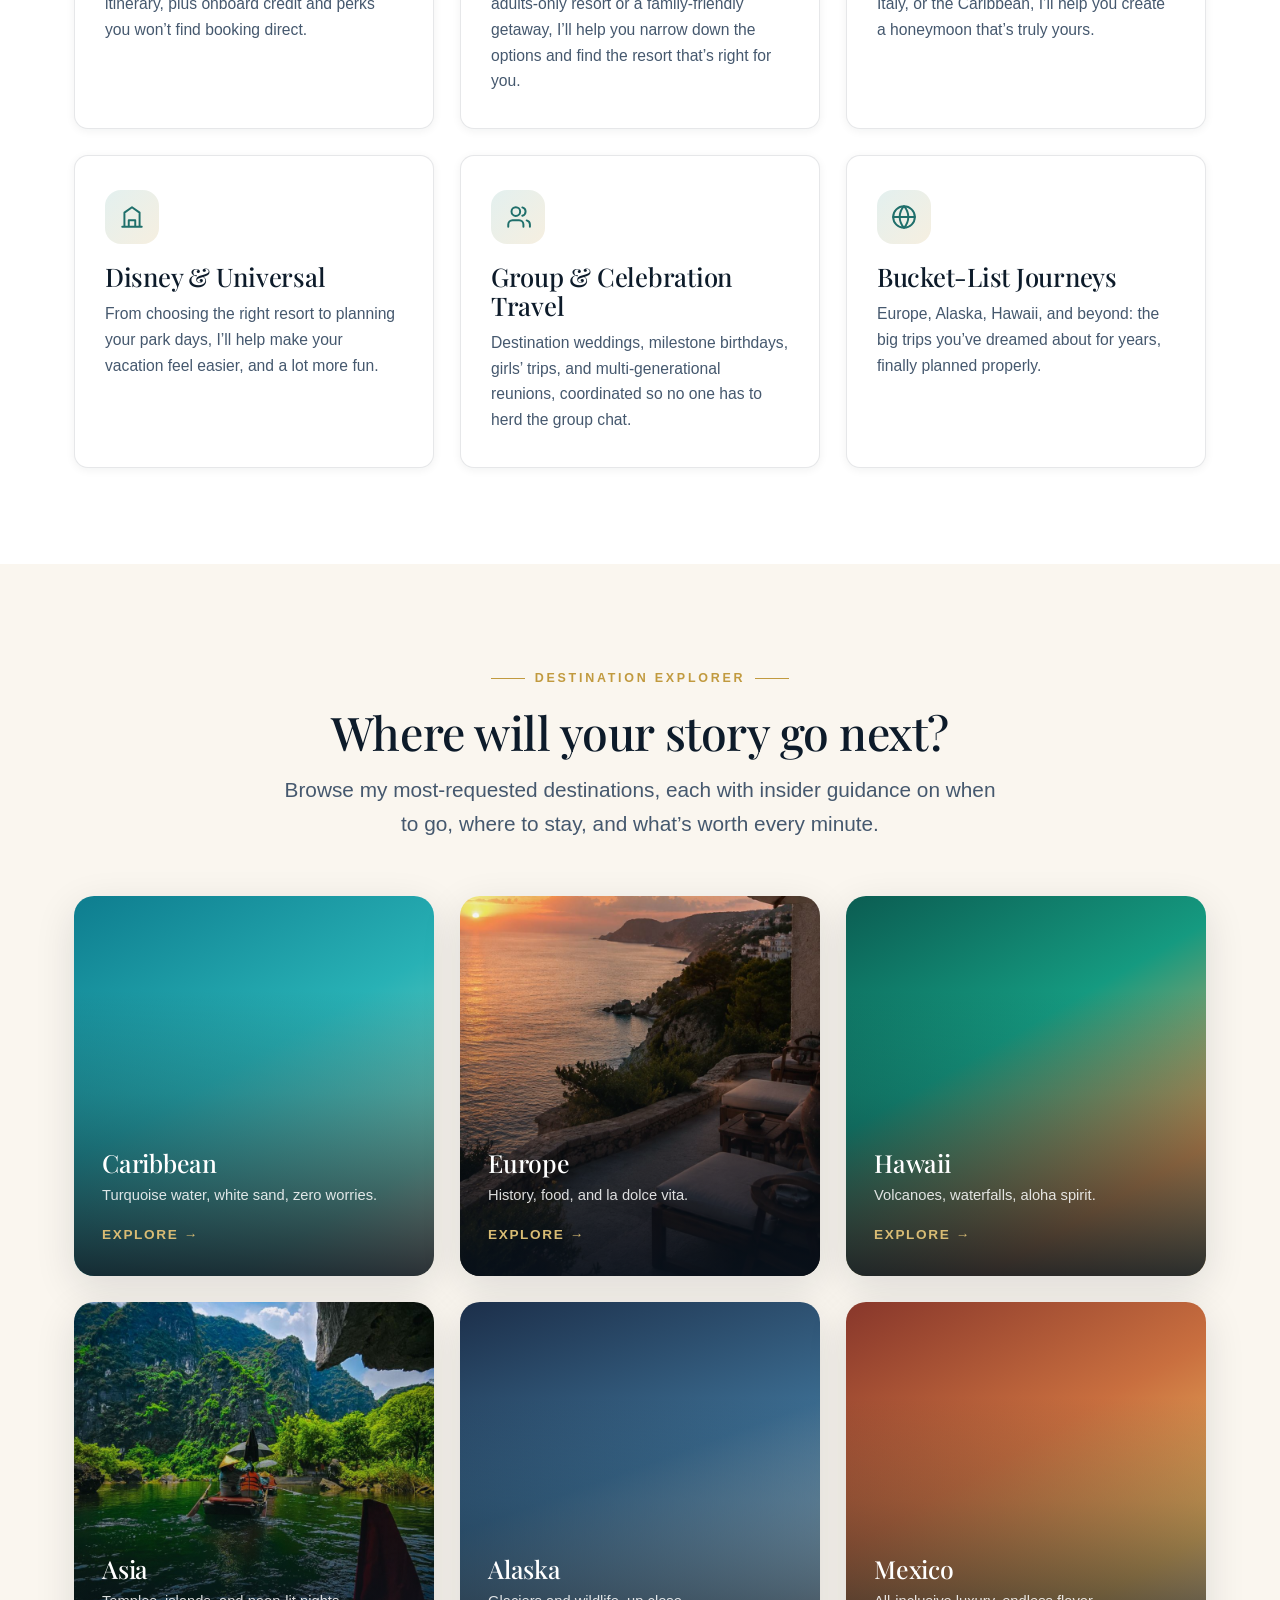
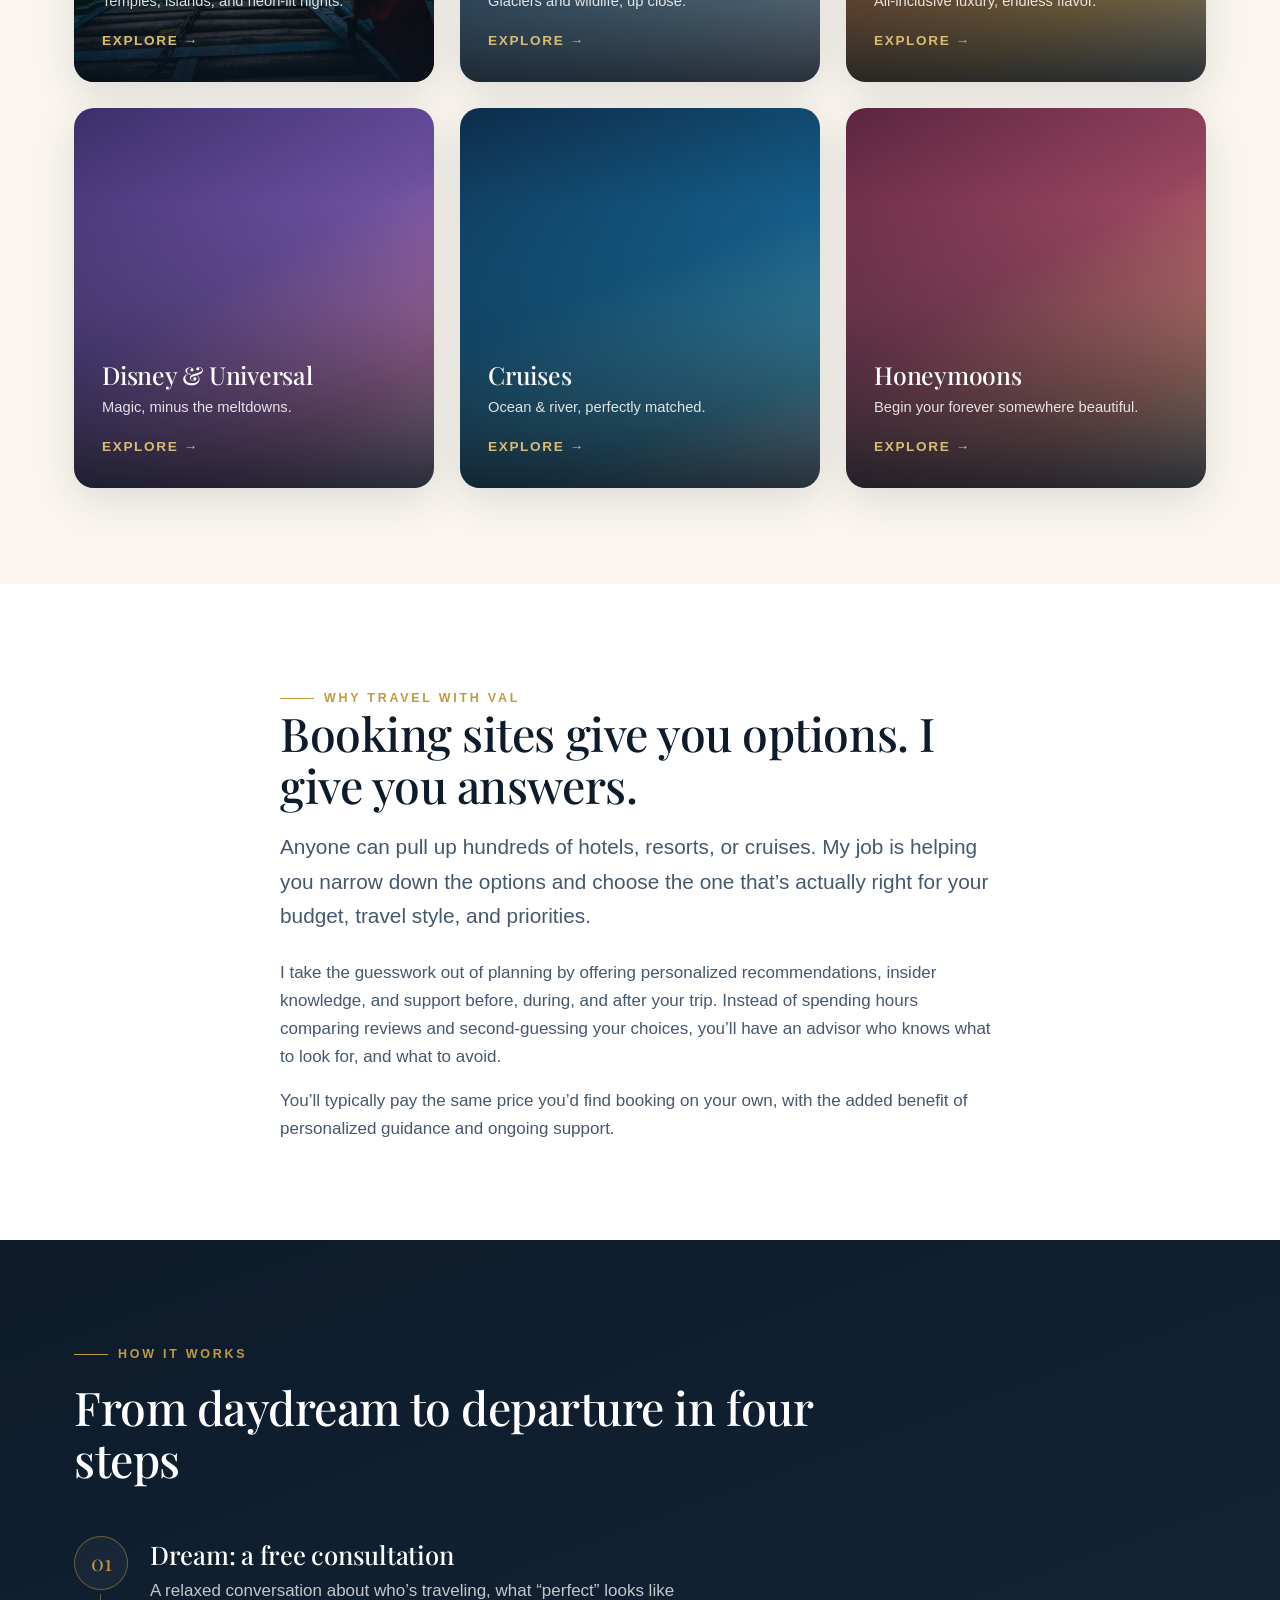
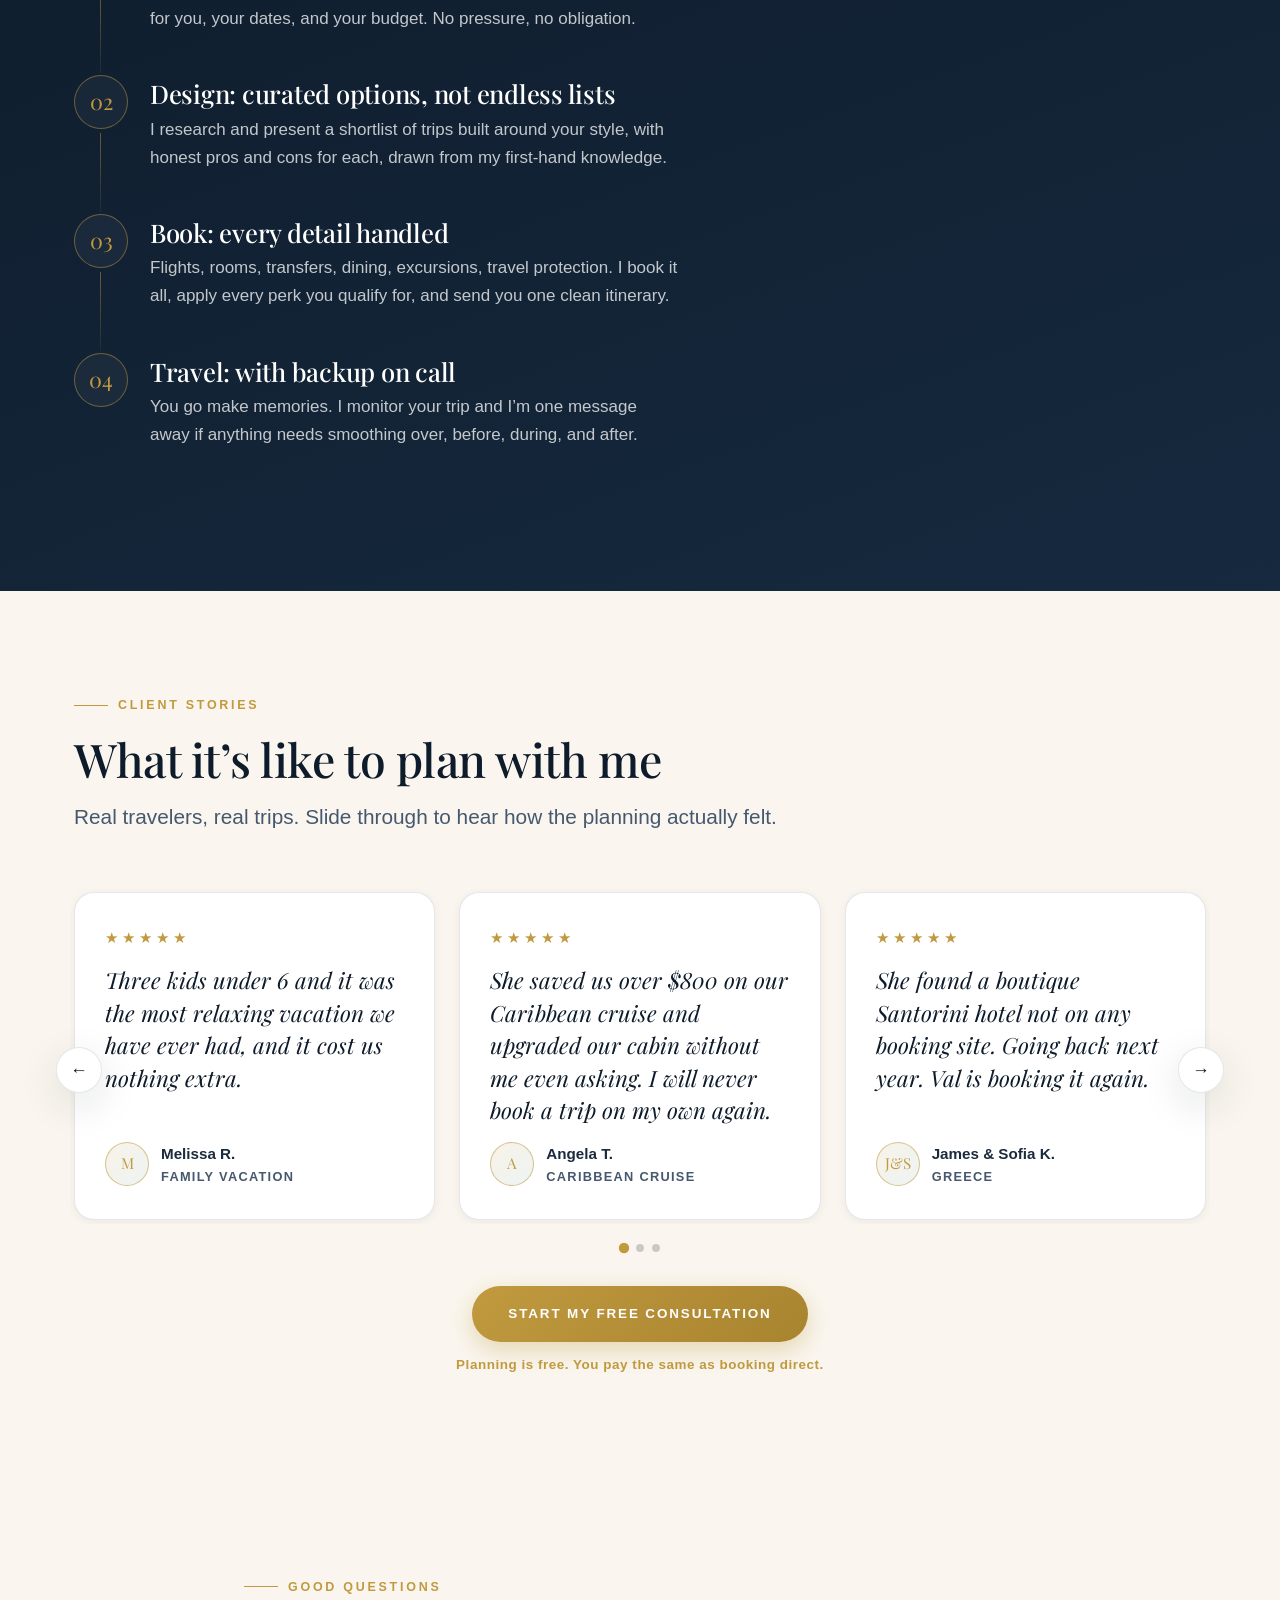
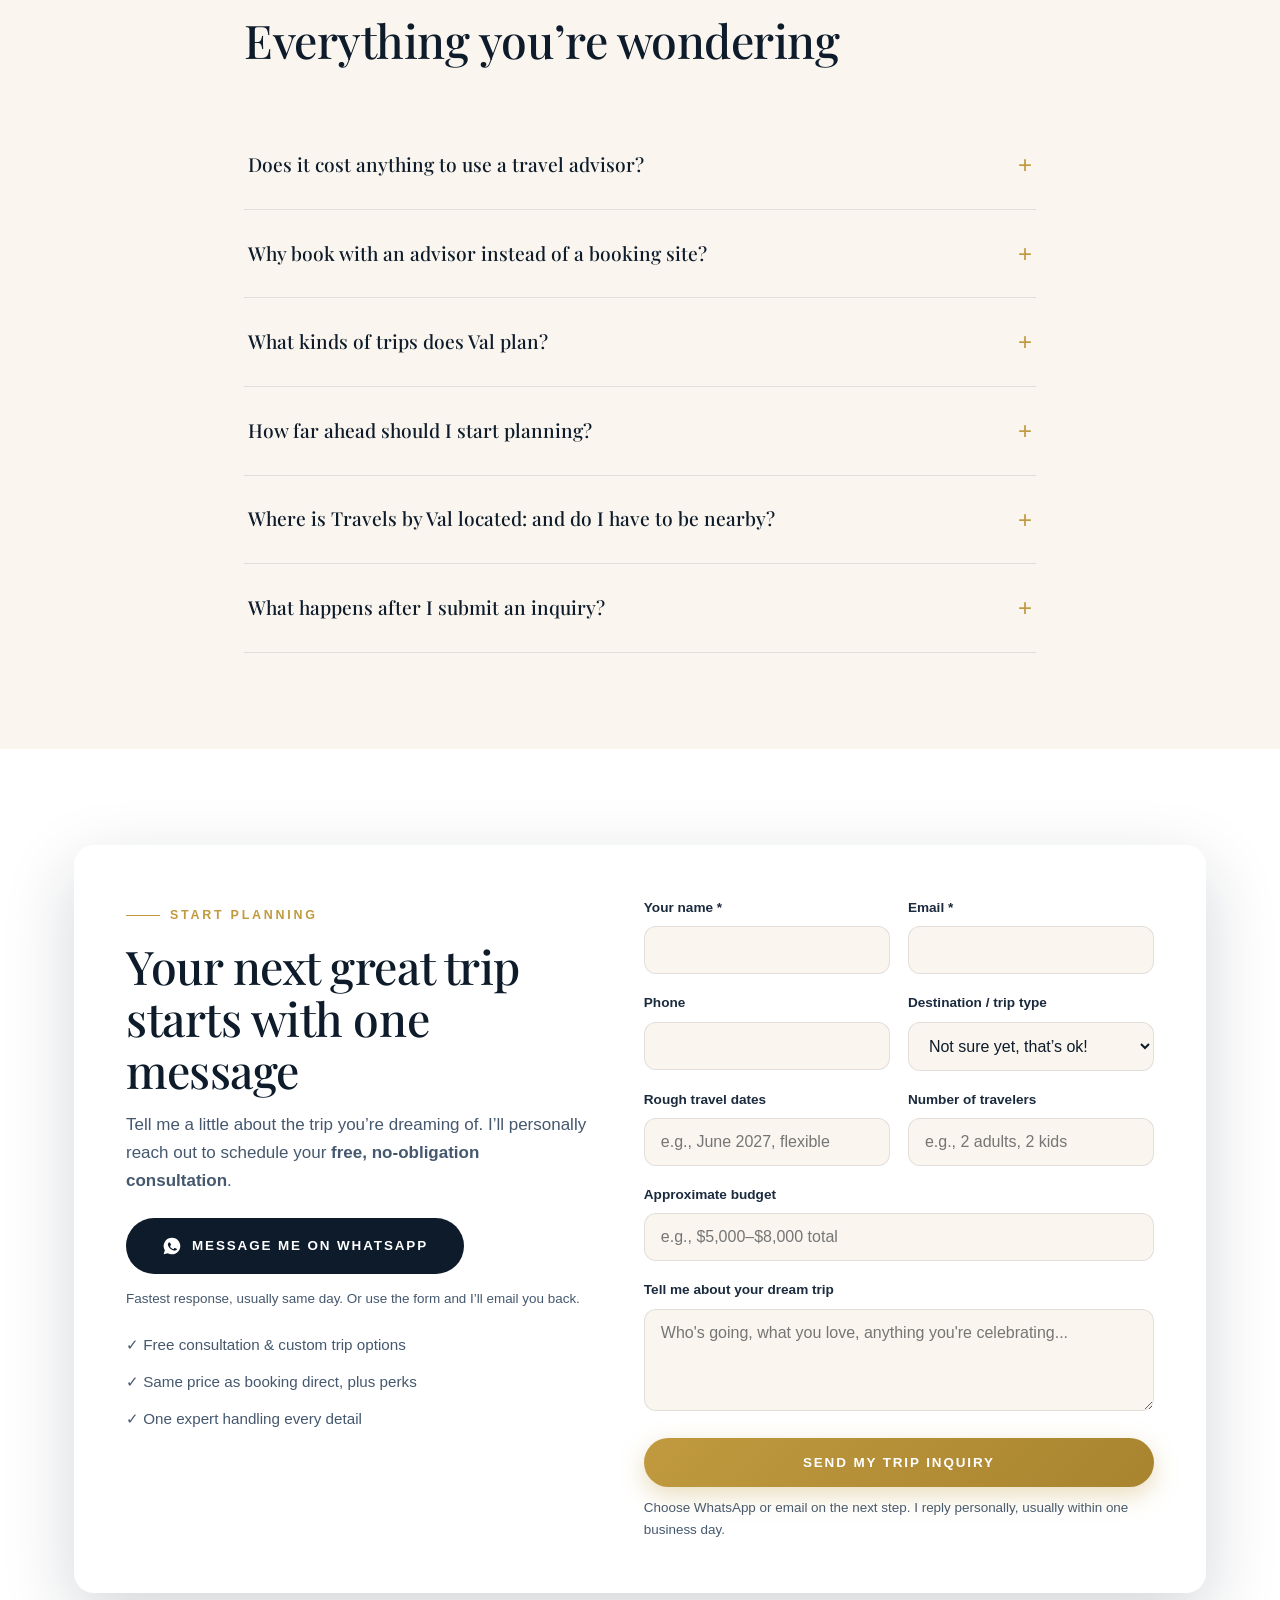
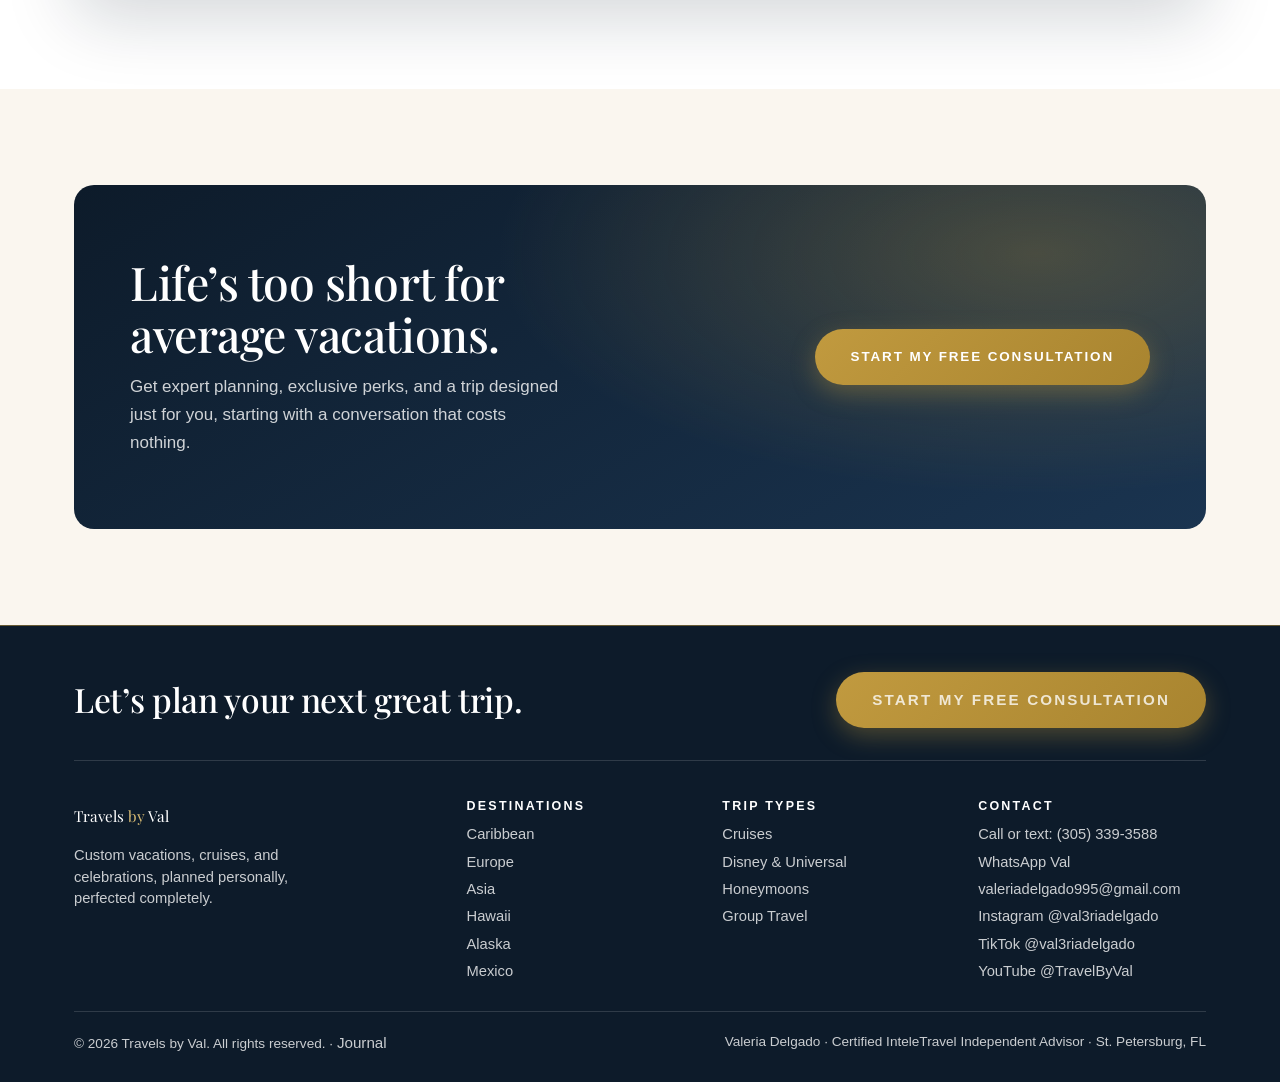
==== commit 51a329bb: "Form now delivers reliably with no backend: WhatsApp or email chooser Submitting no longer gambles o" ====
--- a/index.html
+++ b/index.html
@@ -25,7 +25,7 @@
 <link rel="stylesheet" href="https://fonts.googleapis.com/css2?family=Playfair+Display:ital,wght@0,400;0,500;0,600;1,400;1,500&display=swap" media="print" onload="this.media='all'">
 <noscript><link rel="stylesheet" href="https://fonts.googleapis.com/css2?family=Playfair+Display:ital,wght@0,400;0,500;0,600;1,400;1,500&display=swap"></noscript>
 <noscript><style>.dest-tile{background-image:var(--tile-photo),var(--tile-grad)!important}</style></noscript>
-<link rel="stylesheet" href="/assets/style.css?v=27">
+<link rel="stylesheet" href="/assets/style.css?v=28">
 <link rel="icon" href="data:image/svg+xml,%3Csvg xmlns='http://www.w3.org/2000/svg' viewBox='0 0 100 100'%3E%3Ccircle cx='50' cy='50' r='46' fill='%230d1b2a'/%3E%3Ctext x='50' y='66' font-size='48' text-anchor='middle' fill='%23c19a3f' font-family='Georgia'%3EV%3C/text%3E%3C/svg%3E">
 <link rel="apple-touch-icon" href="/apple-touch-icon.png">
 
@@ -425,7 +425,7 @@
         <div class="full"><label for="f-msg">Tell me about your dream trip</label><textarea id="f-msg" name="message" rows="4" placeholder="Who's going, what you love, anything you're celebrating..."></textarea></div>
         <div class="full">
           <button class="btn btn-gold" type="submit" style="width:100%;" data-cta-place="form">Send My Trip Inquiry</button>
-          <p class="form-note" style="margin-top:10px;">This opens a pre-filled email straight to me. Nothing is stored on this site. I reply personally, usually within one business day.</p>
+          <p class="form-note" style="margin-top:10px;">Choose WhatsApp or email on the next step. I reply personally, usually within one business day.</p>
           <p id="form-ok" hidden style="margin-top:10px; color:var(--lagoon); font-weight:600;">Your email draft is ready, just hit send!</p>
         </div>
       </form>
@@ -502,6 +502,6 @@
 
 <script>window.va=window.va||function(){(window.vaq=window.vaq||[]).push(arguments);};</script>
 <script src="/_vercel/insights/script.js" defer></script>
-<script src="/assets/site.js?v=27" defer></script>
+<script src="/assets/site.js?v=28" defer></script>
 </body>
 </html>
--- a/assets/style.css
+++ b/assets/style.css
@@ -453,6 +453,10 @@
 .form-rescue-actions { display: flex; flex-wrap: wrap; gap: 10px; margin-bottom: 8px; }
 .form-rescue .btn { flex: 1 1 190px; padding: 13px 20px; min-height: 44px; font-size: .74rem; }
 .form-rescue .form-note { margin: 0; }
+.linkish {
+  background: none; border: 0; padding: 0; cursor: pointer;
+  font: inherit; color: var(--lagoon); text-decoration: underline;
+}
 
 /* ---------- Footer ---------- */
 .site-footer { background: var(--ink); color: rgba(255,255,255,.78); padding: 46px 0 24px; border-top: 1px solid rgba(193,154,63,.5); line-height: 1.45; }
